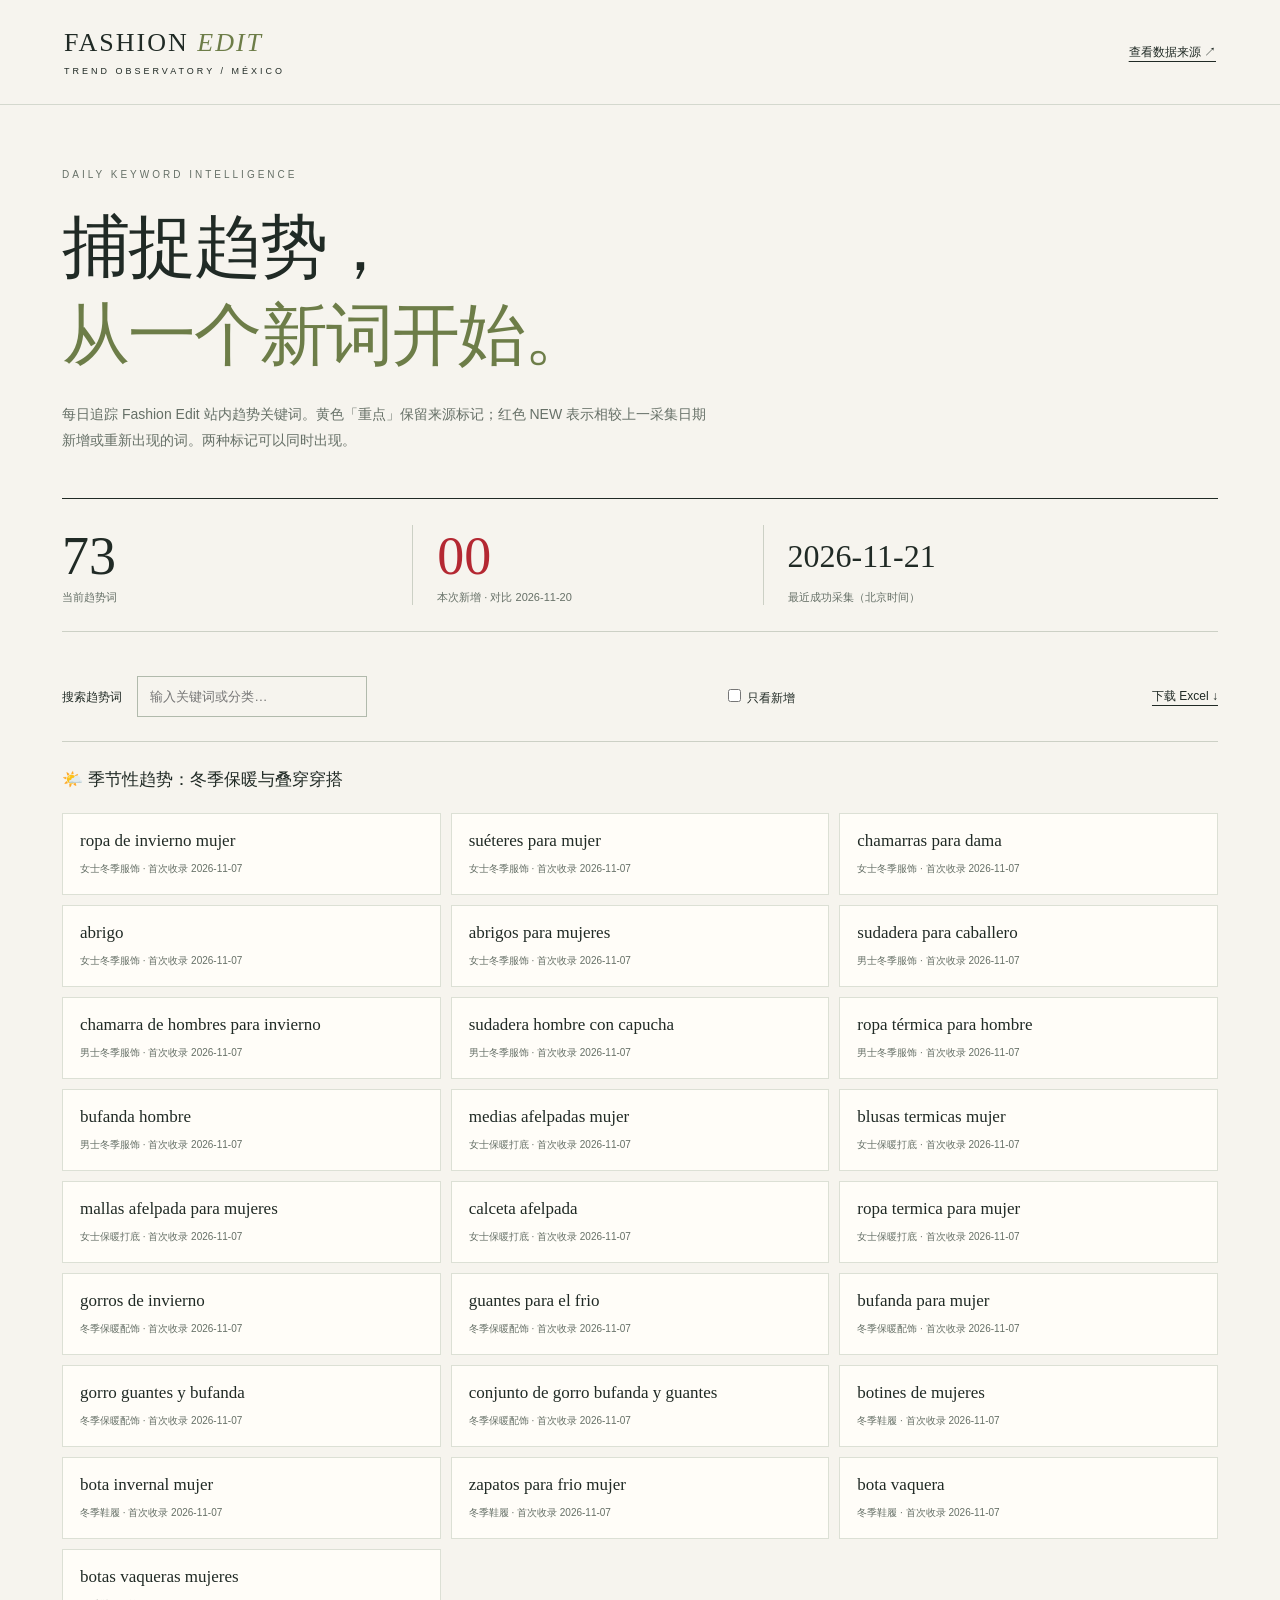
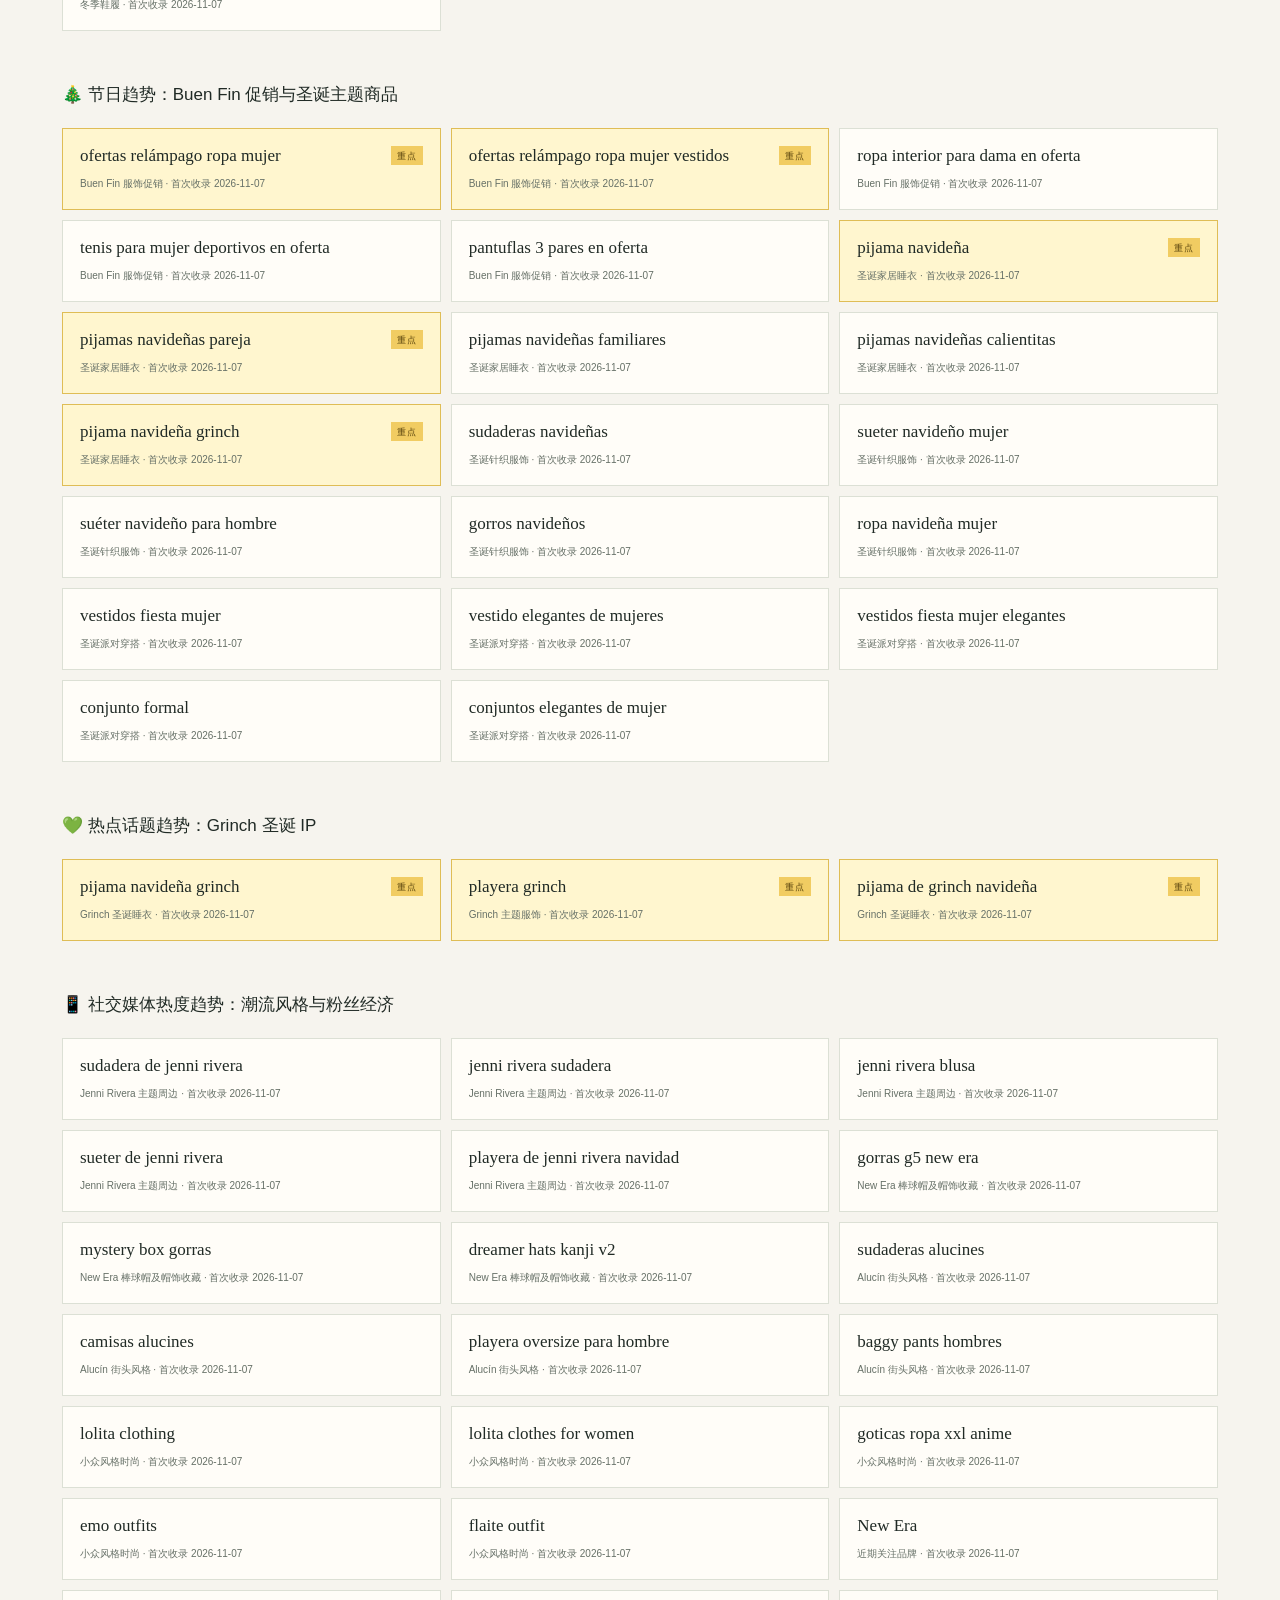
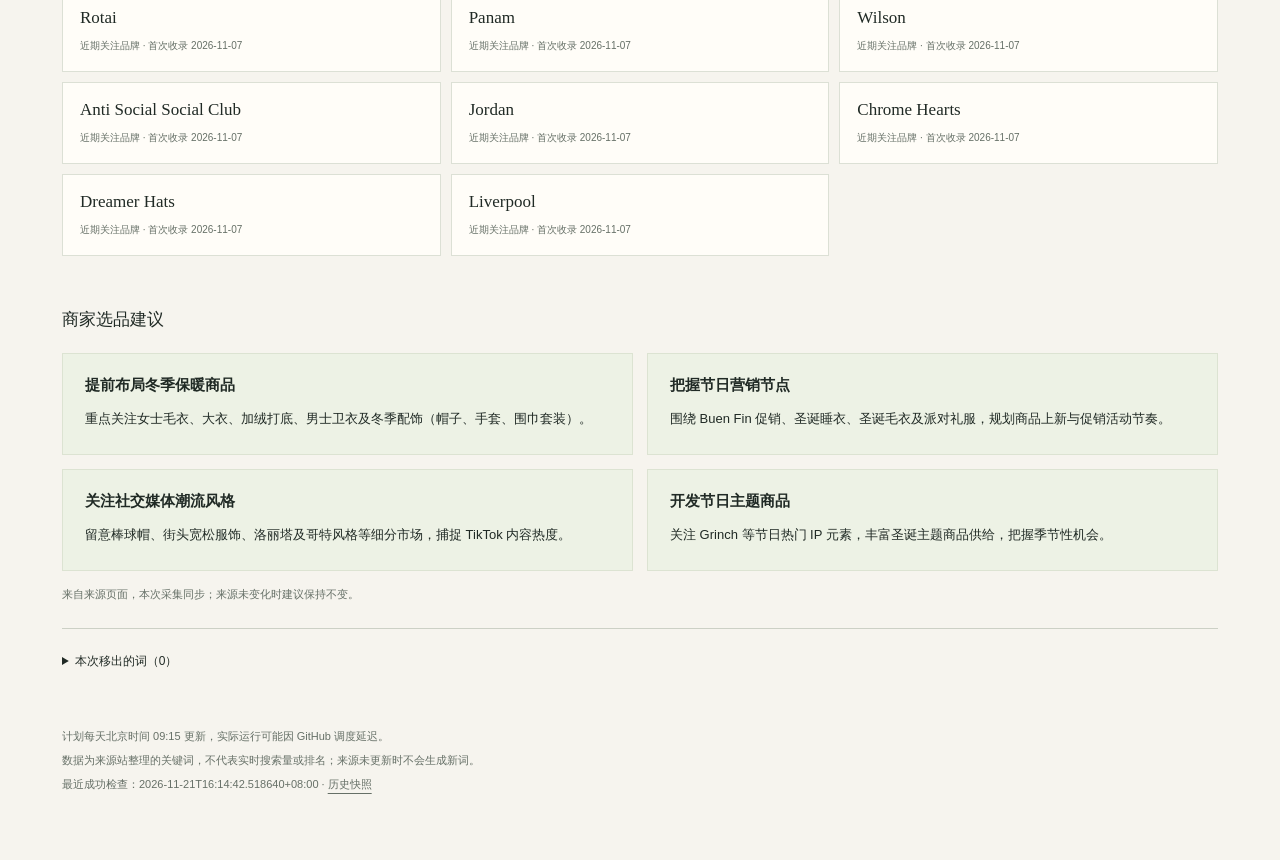
==== docs/index.html @ 633586f0 "chore: update daily trend keywords" ====
<!doctype html><html lang="zh-CN"><meta charset="utf-8"><meta name="viewport" content="width=device-width, initial-scale=1">
<title>Fashion Edit · 趋势词观察</title><link rel="stylesheet" href="style.css">
<header><a href="./">FASHION <i>EDIT</i><small>TREND OBSERVATORY / MÉXICO</small></a><a href="https://fashion-edit-merchant.netlify.app/#trending" target="_blank" rel="noopener">查看数据来源 ↗</a></header>
<main><div class="eyebrow">DAILY KEYWORD INTELLIGENCE</div><h1>捕捉趋势，<br><em>从一个新词开始。</em></h1>
<p class="intro">每日追踪 Fashion Edit 站内趋势关键词。黄色「重点」保留来源标记；红色 NEW 表示相较上一采集日期新增或重新出现的词。两种标记可以同时出现。</p>
<div class="stats"><div><strong>73</strong><span>当前趋势词</span></div><div><strong class="red">00</strong><span>本次新增 · 对比 2026-11-20</span></div><div><strong class="date">2026-11-21</strong><span>最近成功采集（北京时间）</span></div></div>
<div class="controls"><label>搜索趋势词 <input id="search" type="search" placeholder="输入关键词或分类…"></label><label><input id="only-new" type="checkbox"> 只看新增</label><a href="data/trends.xlsx" download>下载 Excel ↓</a></div>
<p id="empty" hidden>没有符合条件的趋势词。</p><section><h2>🌤️ 季节性趋势：冬季保暖与叠穿穿搭</h2><div class="terms"><article class="term"><div><span>ropa de invierno mujer</span></div><small>女士冬季服饰 · 首次收录 2026-11-07</small></article><article class="term"><div><span>suéteres para mujer</span></div><small>女士冬季服饰 · 首次收录 2026-11-07</small></article><article class="term"><div><span>chamarras para dama</span></div><small>女士冬季服饰 · 首次收录 2026-11-07</small></article><article class="term"><div><span>abrigo</span></div><small>女士冬季服饰 · 首次收录 2026-11-07</small></article><article class="term"><div><span>abrigos para mujeres</span></div><small>女士冬季服饰 · 首次收录 2026-11-07</small></article><article class="term"><div><span>sudadera para caballero</span></div><small>男士冬季服饰 · 首次收录 2026-11-07</small></article><article class="term"><div><span>chamarra de hombres para invierno</span></div><small>男士冬季服饰 · 首次收录 2026-11-07</small></article><article class="term"><div><span>sudadera hombre con capucha</span></div><small>男士冬季服饰 · 首次收录 2026-11-07</small></article><article class="term"><div><span>ropa térmica para hombre</span></div><small>男士冬季服饰 · 首次收录 2026-11-07</small></article><article class="term"><div><span>bufanda hombre</span></div><small>男士冬季服饰 · 首次收录 2026-11-07</small></article><article class="term"><div><span>medias afelpadas mujer</span></div><small>女士保暖打底 · 首次收录 2026-11-07</small></article><article class="term"><div><span>blusas termicas mujer</span></div><small>女士保暖打底 · 首次收录 2026-11-07</small></article><article class="term"><div><span>mallas afelpada para mujeres</span></div><small>女士保暖打底 · 首次收录 2026-11-07</small></article><article class="term"><div><span>calceta afelpada</span></div><small>女士保暖打底 · 首次收录 2026-11-07</small></article><article class="term"><div><span>ropa termica para mujer</span></div><small>女士保暖打底 · 首次收录 2026-11-07</small></article><article class="term"><div><span>gorros de invierno</span></div><small>冬季保暖配饰 · 首次收录 2026-11-07</small></article><article class="term"><div><span>guantes para el frio</span></div><small>冬季保暖配饰 · 首次收录 2026-11-07</small></article><article class="term"><div><span>bufanda para mujer</span></div><small>冬季保暖配饰 · 首次收录 2026-11-07</small></article><article class="term"><div><span>gorro guantes y bufanda</span></div><small>冬季保暖配饰 · 首次收录 2026-11-07</small></article><article class="term"><div><span>conjunto de gorro bufanda y guantes</span></div><small>冬季保暖配饰 · 首次收录 2026-11-07</small></article><article class="term"><div><span>botines de mujeres</span></div><small>冬季鞋履 · 首次收录 2026-11-07</small></article><article class="term"><div><span>bota invernal mujer</span></div><small>冬季鞋履 · 首次收录 2026-11-07</small></article><article class="term"><div><span>zapatos para frio mujer</span></div><small>冬季鞋履 · 首次收录 2026-11-07</small></article><article class="term"><div><span>bota vaquera</span></div><small>冬季鞋履 · 首次收录 2026-11-07</small></article><article class="term"><div><span>botas vaqueras mujeres</span></div><small>冬季鞋履 · 首次收录 2026-11-07</small></article></div></section><section><h2>🎄 节日趋势：Buen Fin 促销与圣诞主题商品</h2><div class="terms"><article class="term hot"><div><span>ofertas relámpago ropa mujer</span><b class="hot-badge">重点</b></div><small>Buen Fin 服饰促销 · 首次收录 2026-11-07</small></article><article class="term hot"><div><span>ofertas relámpago ropa mujer vestidos</span><b class="hot-badge">重点</b></div><small>Buen Fin 服饰促销 · 首次收录 2026-11-07</small></article><article class="term"><div><span>ropa interior para dama en oferta</span></div><small>Buen Fin 服饰促销 · 首次收录 2026-11-07</small></article><article class="term"><div><span>tenis para mujer deportivos en oferta</span></div><small>Buen Fin 服饰促销 · 首次收录 2026-11-07</small></article><article class="term"><div><span>pantuflas 3 pares en oferta</span></div><small>Buen Fin 服饰促销 · 首次收录 2026-11-07</small></article><article class="term hot"><div><span>pijama navideña</span><b class="hot-badge">重点</b></div><small>圣诞家居睡衣 · 首次收录 2026-11-07</small></article><article class="term hot"><div><span>pijamas navideñas pareja</span><b class="hot-badge">重点</b></div><small>圣诞家居睡衣 · 首次收录 2026-11-07</small></article><article class="term"><div><span>pijamas navideñas familiares</span></div><small>圣诞家居睡衣 · 首次收录 2026-11-07</small></article><article class="term"><div><span>pijamas navideñas calientitas</span></div><small>圣诞家居睡衣 · 首次收录 2026-11-07</small></article><article class="term hot"><div><span>pijama navideña grinch</span><b class="hot-badge">重点</b></div><small>圣诞家居睡衣 · 首次收录 2026-11-07</small></article><article class="term"><div><span>sudaderas navideñas</span></div><small>圣诞针织服饰 · 首次收录 2026-11-07</small></article><article class="term"><div><span>sueter navideño mujer</span></div><small>圣诞针织服饰 · 首次收录 2026-11-07</small></article><article class="term"><div><span>suéter navideño para hombre</span></div><small>圣诞针织服饰 · 首次收录 2026-11-07</small></article><article class="term"><div><span>gorros navideños</span></div><small>圣诞针织服饰 · 首次收录 2026-11-07</small></article><article class="term"><div><span>ropa navideña mujer</span></div><small>圣诞针织服饰 · 首次收录 2026-11-07</small></article><article class="term"><div><span>vestidos fiesta mujer</span></div><small>圣诞派对穿搭 · 首次收录 2026-11-07</small></article><article class="term"><div><span>vestido elegantes de mujeres</span></div><small>圣诞派对穿搭 · 首次收录 2026-11-07</small></article><article class="term"><div><span>vestidos fiesta mujer elegantes</span></div><small>圣诞派对穿搭 · 首次收录 2026-11-07</small></article><article class="term"><div><span>conjunto formal</span></div><small>圣诞派对穿搭 · 首次收录 2026-11-07</small></article><article class="term"><div><span>conjuntos elegantes de mujer</span></div><small>圣诞派对穿搭 · 首次收录 2026-11-07</small></article></div></section><section><h2>💚 热点话题趋势：Grinch 圣诞 IP</h2><div class="terms"><article class="term hot"><div><span>pijama navideña grinch</span><b class="hot-badge">重点</b></div><small>Grinch 圣诞睡衣 · 首次收录 2026-11-07</small></article><article class="term hot"><div><span>playera grinch</span><b class="hot-badge">重点</b></div><small>Grinch 主题服饰 · 首次收录 2026-11-07</small></article><article class="term hot"><div><span>pijama de grinch navideña</span><b class="hot-badge">重点</b></div><small>Grinch 圣诞睡衣 · 首次收录 2026-11-07</small></article></div></section><section><h2>📱 社交媒体热度趋势：潮流风格与粉丝经济</h2><div class="terms"><article class="term"><div><span>sudadera de jenni rivera</span></div><small>Jenni Rivera 主题周边 · 首次收录 2026-11-07</small></article><article class="term"><div><span>jenni rivera sudadera</span></div><small>Jenni Rivera 主题周边 · 首次收录 2026-11-07</small></article><article class="term"><div><span>jenni rivera blusa</span></div><small>Jenni Rivera 主题周边 · 首次收录 2026-11-07</small></article><article class="term"><div><span>sueter de jenni rivera</span></div><small>Jenni Rivera 主题周边 · 首次收录 2026-11-07</small></article><article class="term"><div><span>playera de jenni rivera navidad</span></div><small>Jenni Rivera 主题周边 · 首次收录 2026-11-07</small></article><article class="term"><div><span>gorras g5 new era</span></div><small>New Era 棒球帽及帽饰收藏 · 首次收录 2026-11-07</small></article><article class="term"><div><span>mystery box gorras</span></div><small>New Era 棒球帽及帽饰收藏 · 首次收录 2026-11-07</small></article><article class="term"><div><span>dreamer hats kanji v2</span></div><small>New Era 棒球帽及帽饰收藏 · 首次收录 2026-11-07</small></article><article class="term"><div><span>sudaderas alucines</span></div><small>Alucín 街头风格 · 首次收录 2026-11-07</small></article><article class="term"><div><span>camisas alucines</span></div><small>Alucín 街头风格 · 首次收录 2026-11-07</small></article><article class="term"><div><span>playera oversize para hombre</span></div><small>Alucín 街头风格 · 首次收录 2026-11-07</small></article><article class="term"><div><span>baggy pants hombres</span></div><small>Alucín 街头风格 · 首次收录 2026-11-07</small></article><article class="term"><div><span>lolita clothing</span></div><small>小众风格时尚 · 首次收录 2026-11-07</small></article><article class="term"><div><span>lolita clothes for women</span></div><small>小众风格时尚 · 首次收录 2026-11-07</small></article><article class="term"><div><span>goticas ropa xxl anime</span></div><small>小众风格时尚 · 首次收录 2026-11-07</small></article><article class="term"><div><span>emo outfits</span></div><small>小众风格时尚 · 首次收录 2026-11-07</small></article><article class="term"><div><span>flaite outfit</span></div><small>小众风格时尚 · 首次收录 2026-11-07</small></article><article class="term"><div><span>New Era</span></div><small>近期关注品牌 · 首次收录 2026-11-07</small></article><article class="term"><div><span>Rotai</span></div><small>近期关注品牌 · 首次收录 2026-11-07</small></article><article class="term"><div><span>Panam</span></div><small>近期关注品牌 · 首次收录 2026-11-07</small></article><article class="term"><div><span>Wilson</span></div><small>近期关注品牌 · 首次收录 2026-11-07</small></article><article class="term"><div><span>Anti Social Social Club</span></div><small>近期关注品牌 · 首次收录 2026-11-07</small></article><article class="term"><div><span>Jordan</span></div><small>近期关注品牌 · 首次收录 2026-11-07</small></article><article class="term"><div><span>Chrome Hearts</span></div><small>近期关注品牌 · 首次收录 2026-11-07</small></article><article class="term"><div><span>Dreamer Hats</span></div><small>近期关注品牌 · 首次收录 2026-11-07</small></article><article class="term"><div><span>Liverpool</span></div><small>近期关注品牌 · 首次收录 2026-11-07</small></article></div></section>
<section class="advice"><h2>商家选品建议</h2><div class="suggestions"><article class="suggestion"><h3>提前布局冬季保暖商品</h3><p>重点关注女士毛衣、大衣、加绒打底、男士卫衣及冬季配饰（帽子、手套、围巾套装）。</p></article><article class="suggestion"><h3>把握节日营销节点</h3><p>围绕 Buen Fin 促销、圣诞睡衣、圣诞毛衣及派对礼服，规划商品上新与促销活动节奏。</p></article><article class="suggestion"><h3>关注社交媒体潮流风格</h3><p>留意棒球帽、街头宽松服饰、洛丽塔及哥特风格等细分市场，捕捉 TikTok 内容热度。</p></article><article class="suggestion"><h3>开发节日主题商品</h3><p>关注 Grinch 等节日热门 IP 元素，丰富圣诞主题商品供给，把握季节性机会。</p></article></div><small>来自来源页面，本次采集同步；来源未变化时建议保持不变。</small></section>
<details><summary>本次移出的词（0）</summary><p>暂无</p></details>
<footer>计划每天北京时间 09:15 更新，实际运行可能因 GitHub 调度延迟。<br>数据为来源站整理的关键词，不代表实时搜索量或排名；来源未更新时不会生成新词。<br>最近成功检查：2026-11-21T16:14:42.518640+08:00 · <a href="data/history.json">历史快照</a></footer></main>
<script>
const search=document.querySelector('#search'),only=document.querySelector('#only-new');
function filter(){let total=0;document.querySelectorAll('section:not(.advice)').forEach(section=>{let visible=0;section.querySelectorAll('.term').forEach(term=>{term.hidden=!(term.textContent.toLocaleLowerCase().includes(search.value.toLocaleLowerCase())&&(!only.checked||term.classList.contains('new')));if(!term.hidden)visible++;});section.hidden=!visible;total+=visible;});document.querySelector('#empty').hidden=total>0;}
search.addEventListener('input',filter);only.addEventListener('change',filter);
</script></html>
---- docs/style.css ----
:root{--paper:#f6f4ee;--ink:#202a25;--muted:#667067;--red:#b42832}*{box-sizing:border-box}body{margin:0;background:var(--paper);color:var(--ink);font-family:'Microsoft YaHei','PingFang SC',sans-serif}header{padding:28px 5%;border-bottom:1px solid #d4d8ce;display:flex;justify-content:space-between;align-items:center;gap:24px}a{color:inherit;text-underline-offset:5px}header a:first-child{text-decoration:none;font:26px Georgia,serif;letter-spacing:2px}header i{color:#6d7d48}header small{display:block;font:9px sans-serif;letter-spacing:3px;margin-top:8px}header>a:last-child{font-size:12px}main{max-width:1220px;margin:auto;padding:64px 32px}.eyebrow{letter-spacing:3px;font-size:10px;color:var(--muted)}h1{font-size:clamp(36px,5.5vw,68px);line-height:1.3;font-weight:500;letter-spacing:-2px;margin:22px 0}h1 em{font-style:normal;color:#6d7d48}.intro{max-width:650px;font-size:14px;line-height:1.9;color:var(--muted)}.stats{display:grid;grid-template-columns:1fr 1fr 1.3fr;margin:44px 0;border-top:1px solid var(--ink);border-bottom:1px solid #ccd0c5;padding:26px 0}.stats>div{padding-left:24px;border-left:1px solid #ccd0c5}.stats>div:first-child{padding-left:0;border:0}strong{display:block;font:54px Georgia,serif}.date{font-size:32px;line-height:1.95}.stats span{font-size:11px;color:var(--muted)}.red{color:var(--red)}.controls{display:flex;align-items:center;justify-content:space-between;gap:20px;font-size:12px;padding-bottom:24px;border-bottom:1px solid #ccd0c5}.controls input[type=search]{background:transparent;border:1px solid #b1baac;padding:12px;margin-left:12px;min-width:230px;color:var(--ink)}input:focus-visible,a:focus-visible{outline:2px solid #6d7d48;outline-offset:4px}section{padding:26px 0}h2{font-size:17px;font-weight:500;margin:0 0 22px}.terms{display:grid;grid-template-columns:repeat(3,1fr);gap:10px}.term{background:#fffdf8;border:1px solid #dce0d5;padding:17px;min-width:0}.term>div{display:flex;justify-content:space-between;gap:10px;font:17px Georgia,serif;overflow-wrap:anywhere}.term small{display:block;font-size:10px;color:var(--muted);margin-top:10px;line-height:1.6}.term.new{border-color:#deb7b8;background:#fff1ed}.term.new>div{color:var(--red)}.term b{font:9px sans-serif;letter-spacing:1px;padding:4px 6px;background:var(--red);color:white;height:19px}details{border-top:1px solid #ccd0c5;padding:24px 0;font-size:12px}details p{line-height:1.8}footer{padding-top:30px;color:var(--muted);font-size:11px;line-height:2.2}[hidden]{display:none!important}@media(max-width:760px){main{padding:40px 20px}.terms{grid-template-columns:repeat(2,1fr)}.stats{grid-template-columns:1fr 1fr;gap:24px}.stats>div:last-child{grid-column:1/-1;border:0;padding:0}.controls{flex-wrap:wrap}.controls label:first-child{width:100%}.controls input[type=search]{min-width:0;width:65%}}@media(max-width:450px){.terms{grid-template-columns:1fr}header{padding:20px}header a:first-child{font-size:21px}h1{letter-spacing:-1px}.stats>div{padding-left:15px}strong{font-size:44px}}

/* Source emphasis stays distinct from the daily NEW marker. */
.term.hot{background:#fff6cf;border-color:#dfbd56}.term b.hot-badge{background:#f1cc62;color:#59430c}.term.hot.new{background:#fff6cf;border-color:#b42832}.term.hot.new>div>span{color:#b42832}.suggestions{display:grid;grid-template-columns:repeat(2,1fr);gap:14px}.suggestion{background:#edf2e5;padding:22px;border:1px solid #dce3d2}.suggestion h3{font-size:15px;margin:0 0 12px}.suggestion p{font-size:13px;line-height:1.9;margin:0}.advice>small{display:block;color:var(--muted);margin-top:16px;font-size:11px}@media(max-width:760px){.suggestions{grid-template-columns:1fr}.controls{flex-wrap:wrap}}
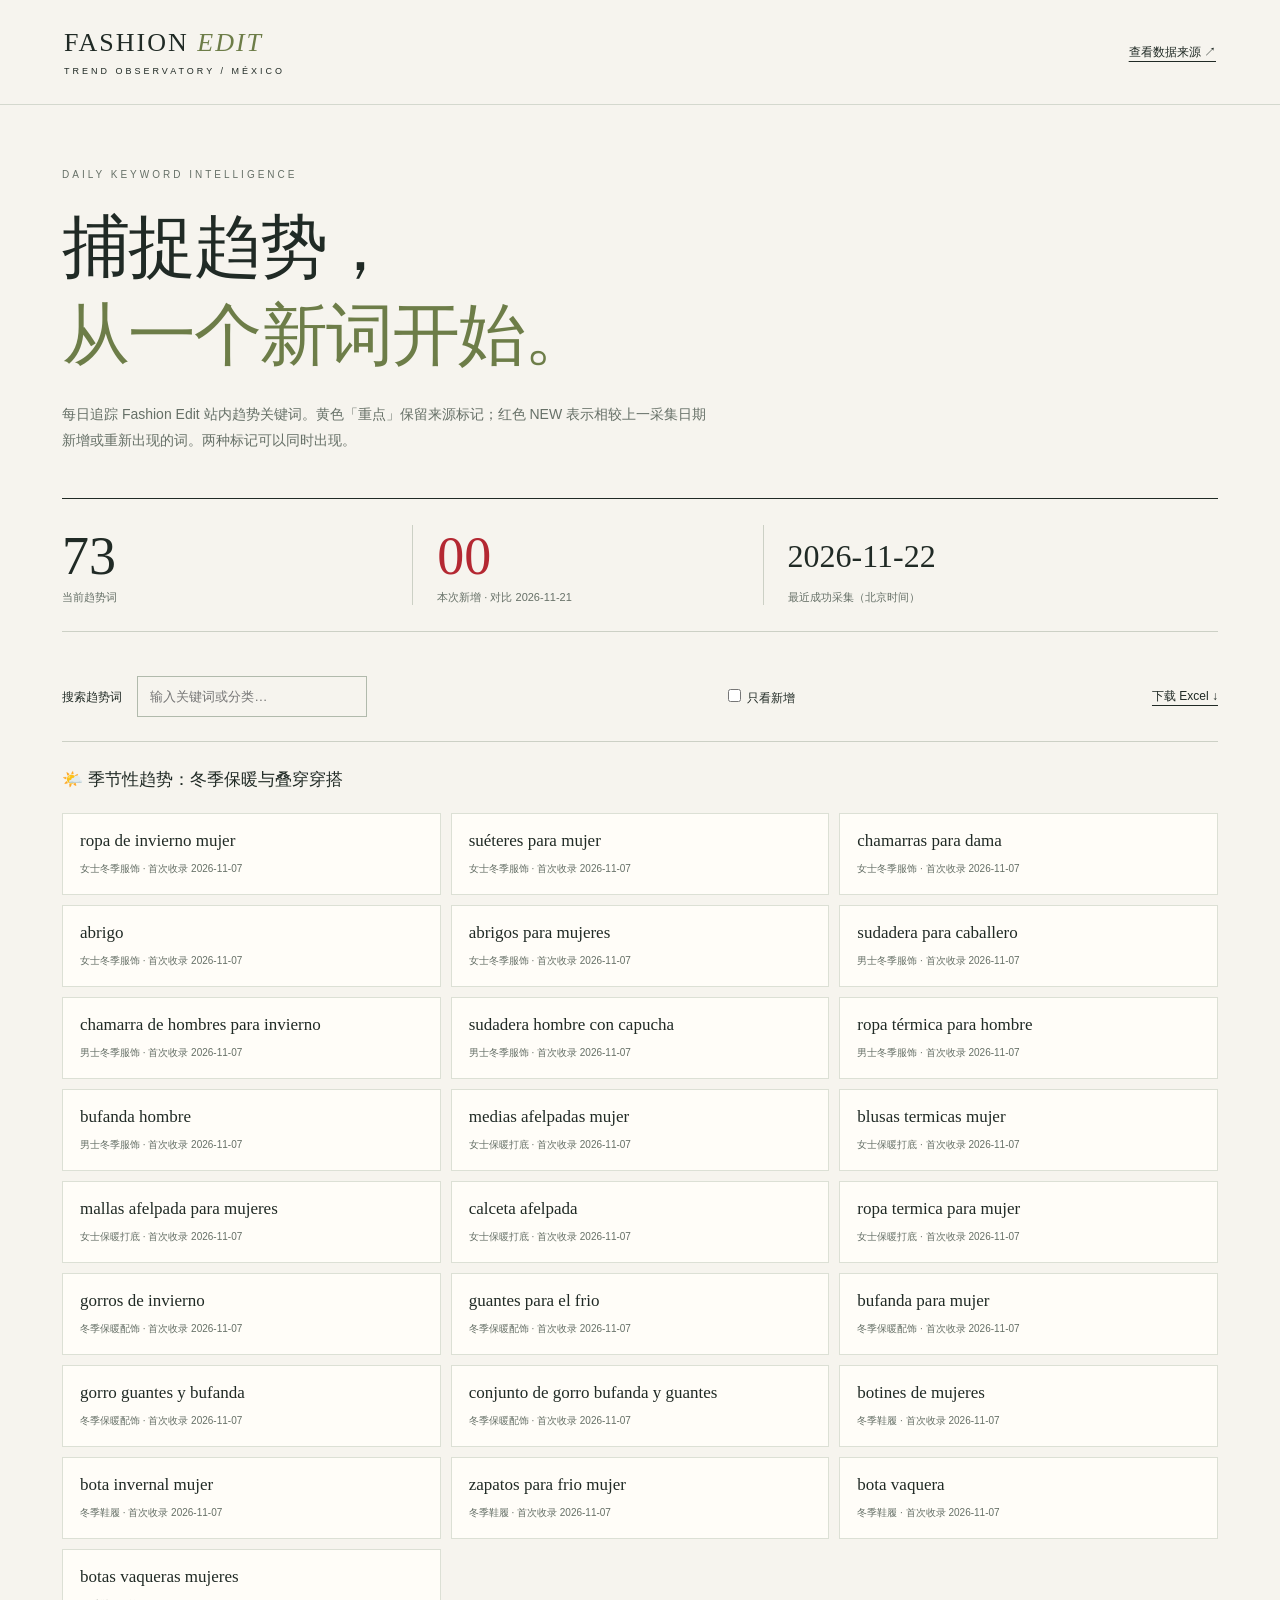
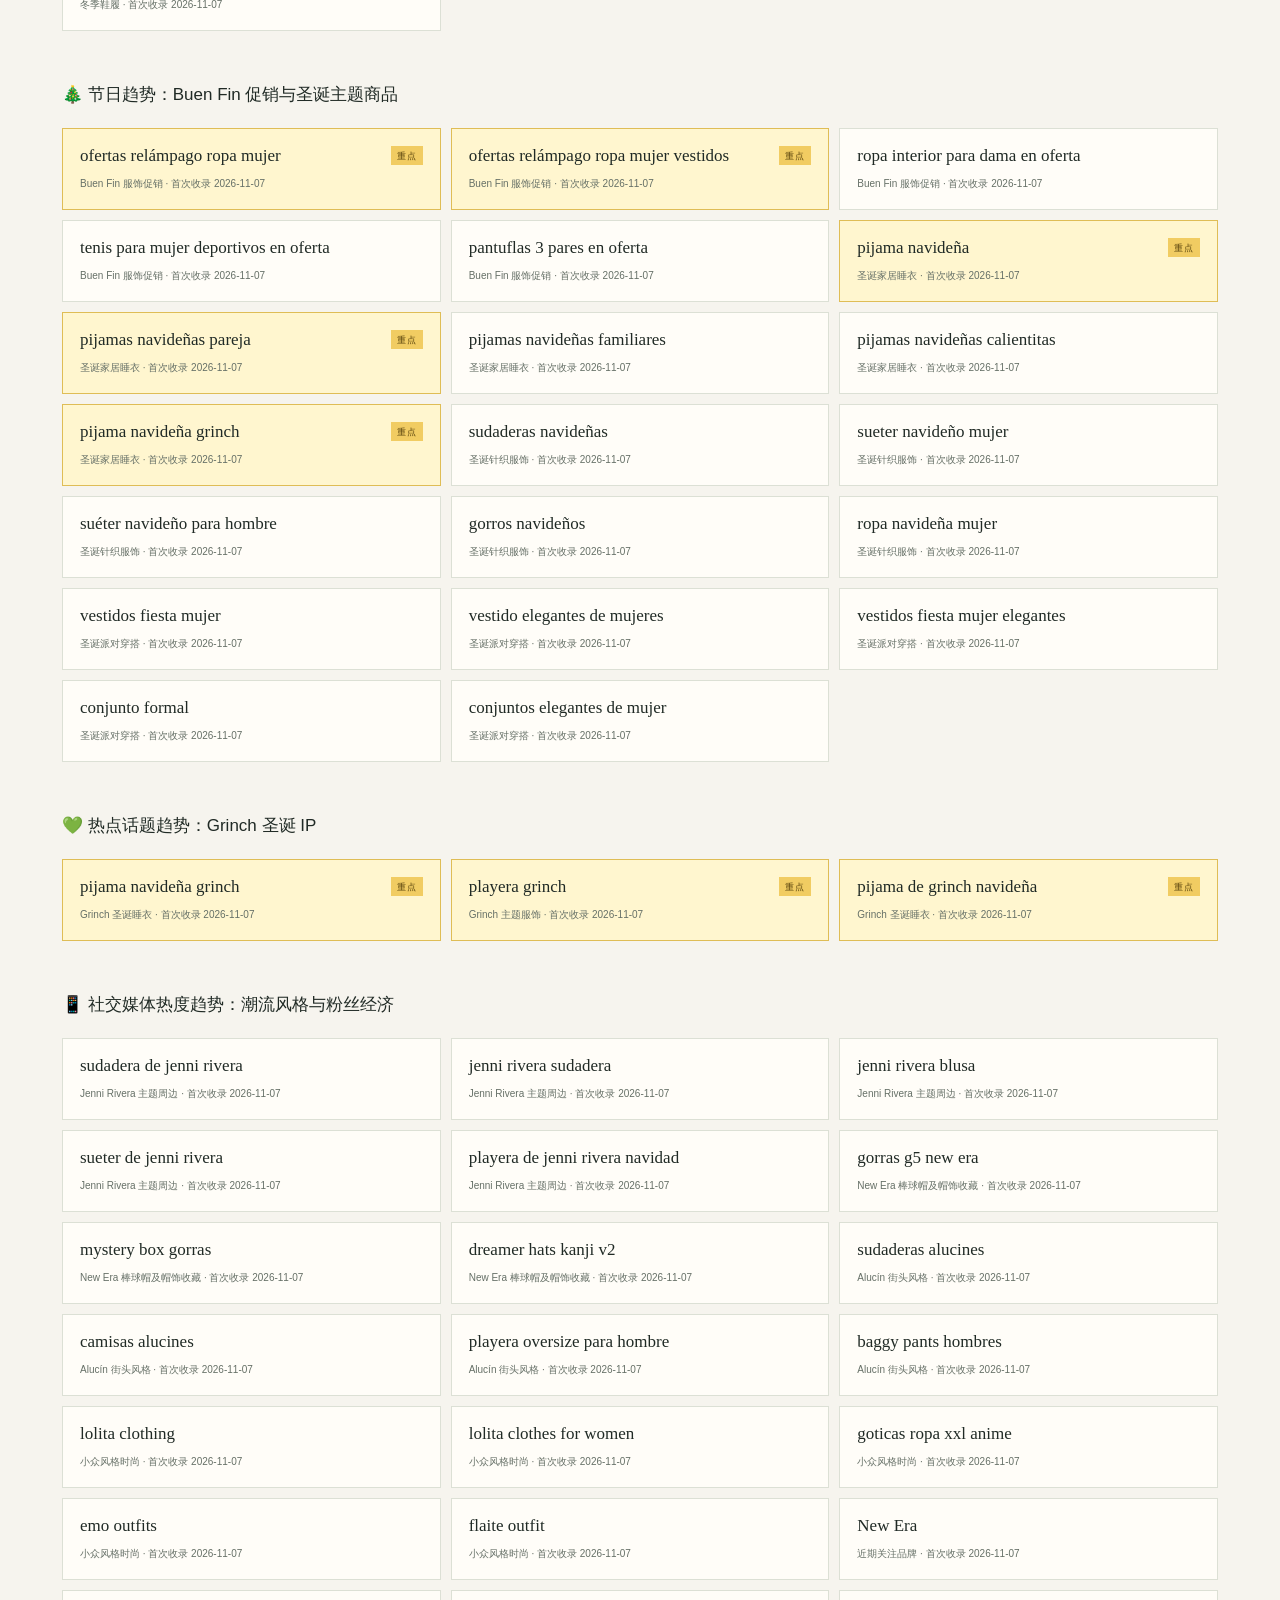
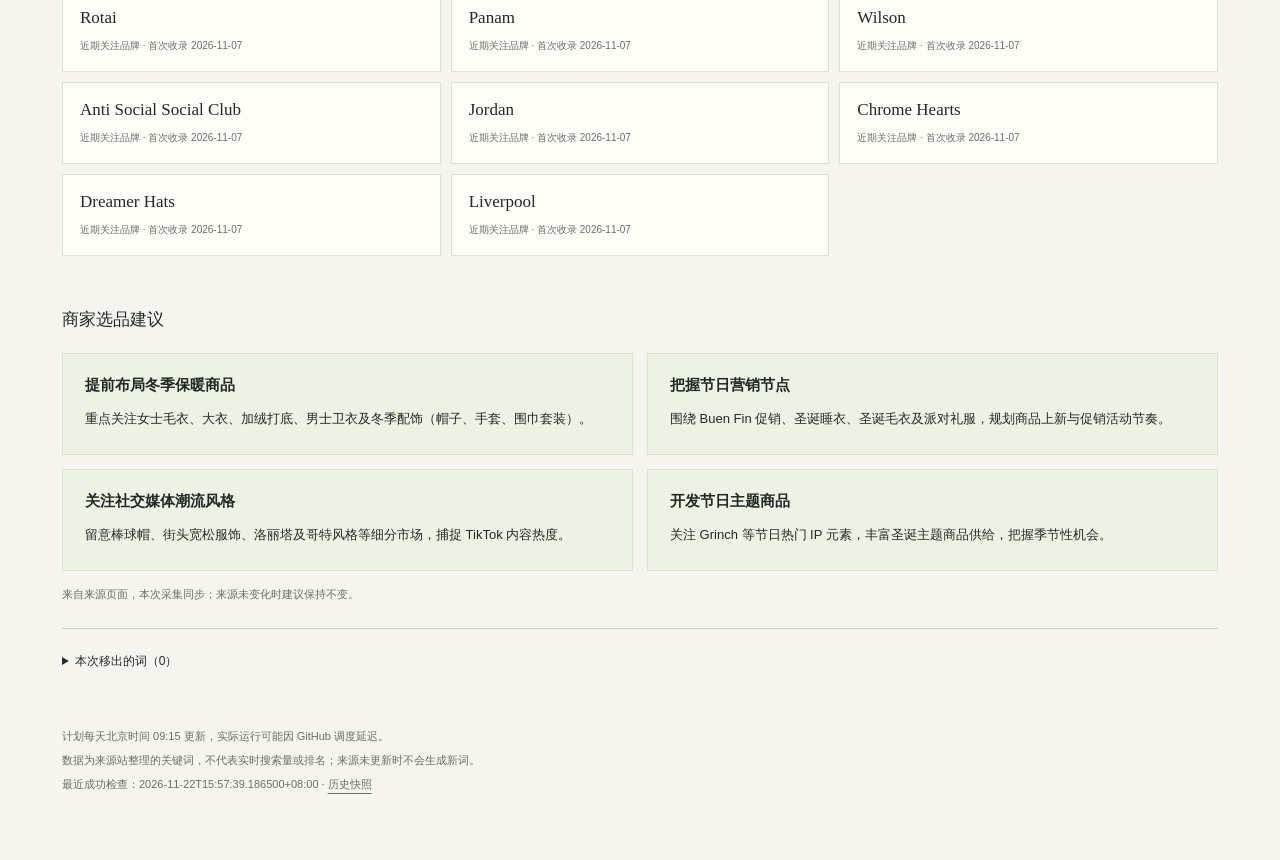
==== commit edd8939c: "chore: update daily trend keywords" ====
--- a/docs/index.html
+++ b/docs/index.html
@@ -3,12 +3,12 @@
 <header><a href="./">FASHION <i>EDIT</i><small>TREND OBSERVATORY / MÉXICO</small></a><a href="https://fashion-edit-merchant.netlify.app/#trending" target="_blank" rel="noopener">查看数据来源 ↗</a></header>
 <main><div class="eyebrow">DAILY KEYWORD INTELLIGENCE</div><h1>捕捉趋势，<br><em>从一个新词开始。</em></h1>
 <p class="intro">每日追踪 Fashion Edit 站内趋势关键词。黄色「重点」保留来源标记；红色 NEW 表示相较上一采集日期新增或重新出现的词。两种标记可以同时出现。</p>
-<div class="stats"><div><strong>73</strong><span>当前趋势词</span></div><div><strong class="red">00</strong><span>本次新增 · 对比 2026-11-20</span></div><div><strong class="date">2026-11-21</strong><span>最近成功采集（北京时间）</span></div></div>
+<div class="stats"><div><strong>73</strong><span>当前趋势词</span></div><div><strong class="red">00</strong><span>本次新增 · 对比 2026-11-21</span></div><div><strong class="date">2026-11-22</strong><span>最近成功采集（北京时间）</span></div></div>
 <div class="controls"><label>搜索趋势词 <input id="search" type="search" placeholder="输入关键词或分类…"></label><label><input id="only-new" type="checkbox"> 只看新增</label><a href="data/trends.xlsx" download>下载 Excel ↓</a></div>
 <p id="empty" hidden>没有符合条件的趋势词。</p><section><h2>🌤️ 季节性趋势：冬季保暖与叠穿穿搭</h2><div class="terms"><article class="term"><div><span>ropa de invierno mujer</span></div><small>女士冬季服饰 · 首次收录 2026-11-07</small></article><article class="term"><div><span>suéteres para mujer</span></div><small>女士冬季服饰 · 首次收录 2026-11-07</small></article><article class="term"><div><span>chamarras para dama</span></div><small>女士冬季服饰 · 首次收录 2026-11-07</small></article><article class="term"><div><span>abrigo</span></div><small>女士冬季服饰 · 首次收录 2026-11-07</small></article><article class="term"><div><span>abrigos para mujeres</span></div><small>女士冬季服饰 · 首次收录 2026-11-07</small></article><article class="term"><div><span>sudadera para caballero</span></div><small>男士冬季服饰 · 首次收录 2026-11-07</small></article><article class="term"><div><span>chamarra de hombres para invierno</span></div><small>男士冬季服饰 · 首次收录 2026-11-07</small></article><article class="term"><div><span>sudadera hombre con capucha</span></div><small>男士冬季服饰 · 首次收录 2026-11-07</small></article><article class="term"><div><span>ropa térmica para hombre</span></div><small>男士冬季服饰 · 首次收录 2026-11-07</small></article><article class="term"><div><span>bufanda hombre</span></div><small>男士冬季服饰 · 首次收录 2026-11-07</small></article><article class="term"><div><span>medias afelpadas mujer</span></div><small>女士保暖打底 · 首次收录 2026-11-07</small></article><article class="term"><div><span>blusas termicas mujer</span></div><small>女士保暖打底 · 首次收录 2026-11-07</small></article><article class="term"><div><span>mallas afelpada para mujeres</span></div><small>女士保暖打底 · 首次收录 2026-11-07</small></article><article class="term"><div><span>calceta afelpada</span></div><small>女士保暖打底 · 首次收录 2026-11-07</small></article><article class="term"><div><span>ropa termica para mujer</span></div><small>女士保暖打底 · 首次收录 2026-11-07</small></article><article class="term"><div><span>gorros de invierno</span></div><small>冬季保暖配饰 · 首次收录 2026-11-07</small></article><article class="term"><div><span>guantes para el frio</span></div><small>冬季保暖配饰 · 首次收录 2026-11-07</small></article><article class="term"><div><span>bufanda para mujer</span></div><small>冬季保暖配饰 · 首次收录 2026-11-07</small></article><article class="term"><div><span>gorro guantes y bufanda</span></div><small>冬季保暖配饰 · 首次收录 2026-11-07</small></article><article class="term"><div><span>conjunto de gorro bufanda y guantes</span></div><small>冬季保暖配饰 · 首次收录 2026-11-07</small></article><article class="term"><div><span>botines de mujeres</span></div><small>冬季鞋履 · 首次收录 2026-11-07</small></article><article class="term"><div><span>bota invernal mujer</span></div><small>冬季鞋履 · 首次收录 2026-11-07</small></article><article class="term"><div><span>zapatos para frio mujer</span></div><small>冬季鞋履 · 首次收录 2026-11-07</small></article><article class="term"><div><span>bota vaquera</span></div><small>冬季鞋履 · 首次收录 2026-11-07</small></article><article class="term"><div><span>botas vaqueras mujeres</span></div><small>冬季鞋履 · 首次收录 2026-11-07</small></article></div></section><section><h2>🎄 节日趋势：Buen Fin 促销与圣诞主题商品</h2><div class="terms"><article class="term hot"><div><span>ofertas relámpago ropa mujer</span><b class="hot-badge">重点</b></div><small>Buen Fin 服饰促销 · 首次收录 2026-11-07</small></article><article class="term hot"><div><span>ofertas relámpago ropa mujer vestidos</span><b class="hot-badge">重点</b></div><small>Buen Fin 服饰促销 · 首次收录 2026-11-07</small></article><article class="term"><div><span>ropa interior para dama en oferta</span></div><small>Buen Fin 服饰促销 · 首次收录 2026-11-07</small></article><article class="term"><div><span>tenis para mujer deportivos en oferta</span></div><small>Buen Fin 服饰促销 · 首次收录 2026-11-07</small></article><article class="term"><div><span>pantuflas 3 pares en oferta</span></div><small>Buen Fin 服饰促销 · 首次收录 2026-11-07</small></article><article class="term hot"><div><span>pijama navideña</span><b class="hot-badge">重点</b></div><small>圣诞家居睡衣 · 首次收录 2026-11-07</small></article><article class="term hot"><div><span>pijamas navideñas pareja</span><b class="hot-badge">重点</b></div><small>圣诞家居睡衣 · 首次收录 2026-11-07</small></article><article class="term"><div><span>pijamas navideñas familiares</span></div><small>圣诞家居睡衣 · 首次收录 2026-11-07</small></article><article class="term"><div><span>pijamas navideñas calientitas</span></div><small>圣诞家居睡衣 · 首次收录 2026-11-07</small></article><article class="term hot"><div><span>pijama navideña grinch</span><b class="hot-badge">重点</b></div><small>圣诞家居睡衣 · 首次收录 2026-11-07</small></article><article class="term"><div><span>sudaderas navideñas</span></div><small>圣诞针织服饰 · 首次收录 2026-11-07</small></article><article class="term"><div><span>sueter navideño mujer</span></div><small>圣诞针织服饰 · 首次收录 2026-11-07</small></article><article class="term"><div><span>suéter navideño para hombre</span></div><small>圣诞针织服饰 · 首次收录 2026-11-07</small></article><article class="term"><div><span>gorros navideños</span></div><small>圣诞针织服饰 · 首次收录 2026-11-07</small></article><article class="term"><div><span>ropa navideña mujer</span></div><small>圣诞针织服饰 · 首次收录 2026-11-07</small></article><article class="term"><div><span>vestidos fiesta mujer</span></div><small>圣诞派对穿搭 · 首次收录 2026-11-07</small></article><article class="term"><div><span>vestido elegantes de mujeres</span></div><small>圣诞派对穿搭 · 首次收录 2026-11-07</small></article><article class="term"><div><span>vestidos fiesta mujer elegantes</span></div><small>圣诞派对穿搭 · 首次收录 2026-11-07</small></article><article class="term"><div><span>conjunto formal</span></div><small>圣诞派对穿搭 · 首次收录 2026-11-07</small></article><article class="term"><div><span>conjuntos elegantes de mujer</span></div><small>圣诞派对穿搭 · 首次收录 2026-11-07</small></article></div></section><section><h2>💚 热点话题趋势：Grinch 圣诞 IP</h2><div class="terms"><article class="term hot"><div><span>pijama navideña grinch</span><b class="hot-badge">重点</b></div><small>Grinch 圣诞睡衣 · 首次收录 2026-11-07</small></article><article class="term hot"><div><span>playera grinch</span><b class="hot-badge">重点</b></div><small>Grinch 主题服饰 · 首次收录 2026-11-07</small></article><article class="term hot"><div><span>pijama de grinch navideña</span><b class="hot-badge">重点</b></div><small>Grinch 圣诞睡衣 · 首次收录 2026-11-07</small></article></div></section><section><h2>📱 社交媒体热度趋势：潮流风格与粉丝经济</h2><div class="terms"><article class="term"><div><span>sudadera de jenni rivera</span></div><small>Jenni Rivera 主题周边 · 首次收录 2026-11-07</small></article><article class="term"><div><span>jenni rivera sudadera</span></div><small>Jenni Rivera 主题周边 · 首次收录 2026-11-07</small></article><article class="term"><div><span>jenni rivera blusa</span></div><small>Jenni Rivera 主题周边 · 首次收录 2026-11-07</small></article><article class="term"><div><span>sueter de jenni rivera</span></div><small>Jenni Rivera 主题周边 · 首次收录 2026-11-07</small></article><article class="term"><div><span>playera de jenni rivera navidad</span></div><small>Jenni Rivera 主题周边 · 首次收录 2026-11-07</small></article><article class="term"><div><span>gorras g5 new era</span></div><small>New Era 棒球帽及帽饰收藏 · 首次收录 2026-11-07</small></article><article class="term"><div><span>mystery box gorras</span></div><small>New Era 棒球帽及帽饰收藏 · 首次收录 2026-11-07</small></article><article class="term"><div><span>dreamer hats kanji v2</span></div><small>New Era 棒球帽及帽饰收藏 · 首次收录 2026-11-07</small></article><article class="term"><div><span>sudaderas alucines</span></div><small>Alucín 街头风格 · 首次收录 2026-11-07</small></article><article class="term"><div><span>camisas alucines</span></div><small>Alucín 街头风格 · 首次收录 2026-11-07</small></article><article class="term"><div><span>playera oversize para hombre</span></div><small>Alucín 街头风格 · 首次收录 2026-11-07</small></article><article class="term"><div><span>baggy pants hombres</span></div><small>Alucín 街头风格 · 首次收录 2026-11-07</small></article><article class="term"><div><span>lolita clothing</span></div><small>小众风格时尚 · 首次收录 2026-11-07</small></article><article class="term"><div><span>lolita clothes for women</span></div><small>小众风格时尚 · 首次收录 2026-11-07</small></article><article class="term"><div><span>goticas ropa xxl anime</span></div><small>小众风格时尚 · 首次收录 2026-11-07</small></article><article class="term"><div><span>emo outfits</span></div><small>小众风格时尚 · 首次收录 2026-11-07</small></article><article class="term"><div><span>flaite outfit</span></div><small>小众风格时尚 · 首次收录 2026-11-07</small></article><article class="term"><div><span>New Era</span></div><small>近期关注品牌 · 首次收录 2026-11-07</small></article><article class="term"><div><span>Rotai</span></div><small>近期关注品牌 · 首次收录 2026-11-07</small></article><article class="term"><div><span>Panam</span></div><small>近期关注品牌 · 首次收录 2026-11-07</small></article><article class="term"><div><span>Wilson</span></div><small>近期关注品牌 · 首次收录 2026-11-07</small></article><article class="term"><div><span>Anti Social Social Club</span></div><small>近期关注品牌 · 首次收录 2026-11-07</small></article><article class="term"><div><span>Jordan</span></div><small>近期关注品牌 · 首次收录 2026-11-07</small></article><article class="term"><div><span>Chrome Hearts</span></div><small>近期关注品牌 · 首次收录 2026-11-07</small></article><article class="term"><div><span>Dreamer Hats</span></div><small>近期关注品牌 · 首次收录 2026-11-07</small></article><article class="term"><div><span>Liverpool</span></div><small>近期关注品牌 · 首次收录 2026-11-07</small></article></div></section>
 <section class="advice"><h2>商家选品建议</h2><div class="suggestions"><article class="suggestion"><h3>提前布局冬季保暖商品</h3><p>重点关注女士毛衣、大衣、加绒打底、男士卫衣及冬季配饰（帽子、手套、围巾套装）。</p></article><article class="suggestion"><h3>把握节日营销节点</h3><p>围绕 Buen Fin 促销、圣诞睡衣、圣诞毛衣及派对礼服，规划商品上新与促销活动节奏。</p></article><article class="suggestion"><h3>关注社交媒体潮流风格</h3><p>留意棒球帽、街头宽松服饰、洛丽塔及哥特风格等细分市场，捕捉 TikTok 内容热度。</p></article><article class="suggestion"><h3>开发节日主题商品</h3><p>关注 Grinch 等节日热门 IP 元素，丰富圣诞主题商品供给，把握季节性机会。</p></article></div><small>来自来源页面，本次采集同步；来源未变化时建议保持不变。</small></section>
 <details><summary>本次移出的词（0）</summary><p>暂无</p></details>
-<footer>计划每天北京时间 09:15 更新，实际运行可能因 GitHub 调度延迟。<br>数据为来源站整理的关键词，不代表实时搜索量或排名；来源未更新时不会生成新词。<br>最近成功检查：2026-11-21T16:14:42.518640+08:00 · <a href="data/history.json">历史快照</a></footer></main>
+<footer>计划每天北京时间 09:15 更新，实际运行可能因 GitHub 调度延迟。<br>数据为来源站整理的关键词，不代表实时搜索量或排名；来源未更新时不会生成新词。<br>最近成功检查：2026-11-22T15:57:39.186500+08:00 · <a href="data/history.json">历史快照</a></footer></main>
 <script>
 const search=document.querySelector('#search'),only=document.querySelector('#only-new');
 function filter(){let total=0;document.querySelectorAll('section:not(.advice)').forEach(section=>{let visible=0;section.querySelectorAll('.term').forEach(term=>{term.hidden=!(term.textContent.toLocaleLowerCase().includes(search.value.toLocaleLowerCase())&&(!only.checked||term.classList.contains('new')));if(!term.hidden)visible++;});section.hidden=!visible;total+=visible;});document.querySelector('#empty').hidden=total>0;}
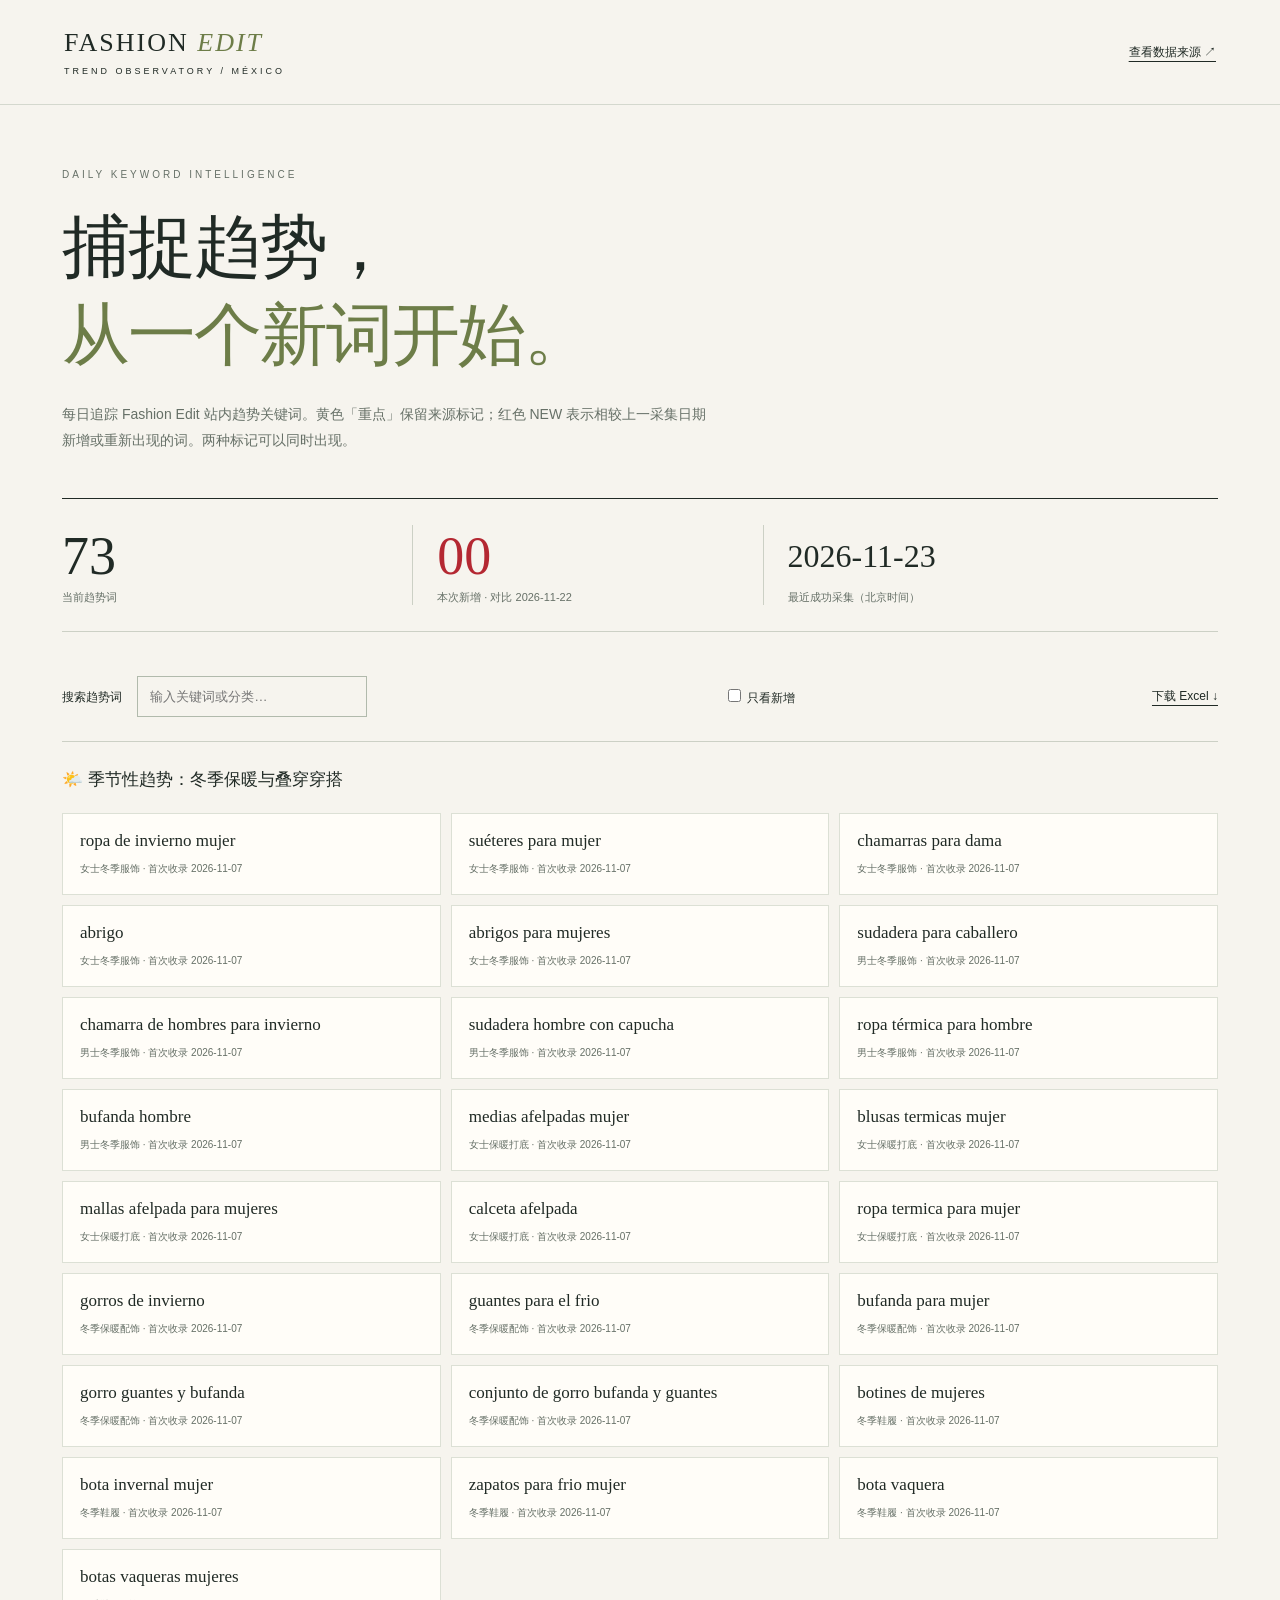
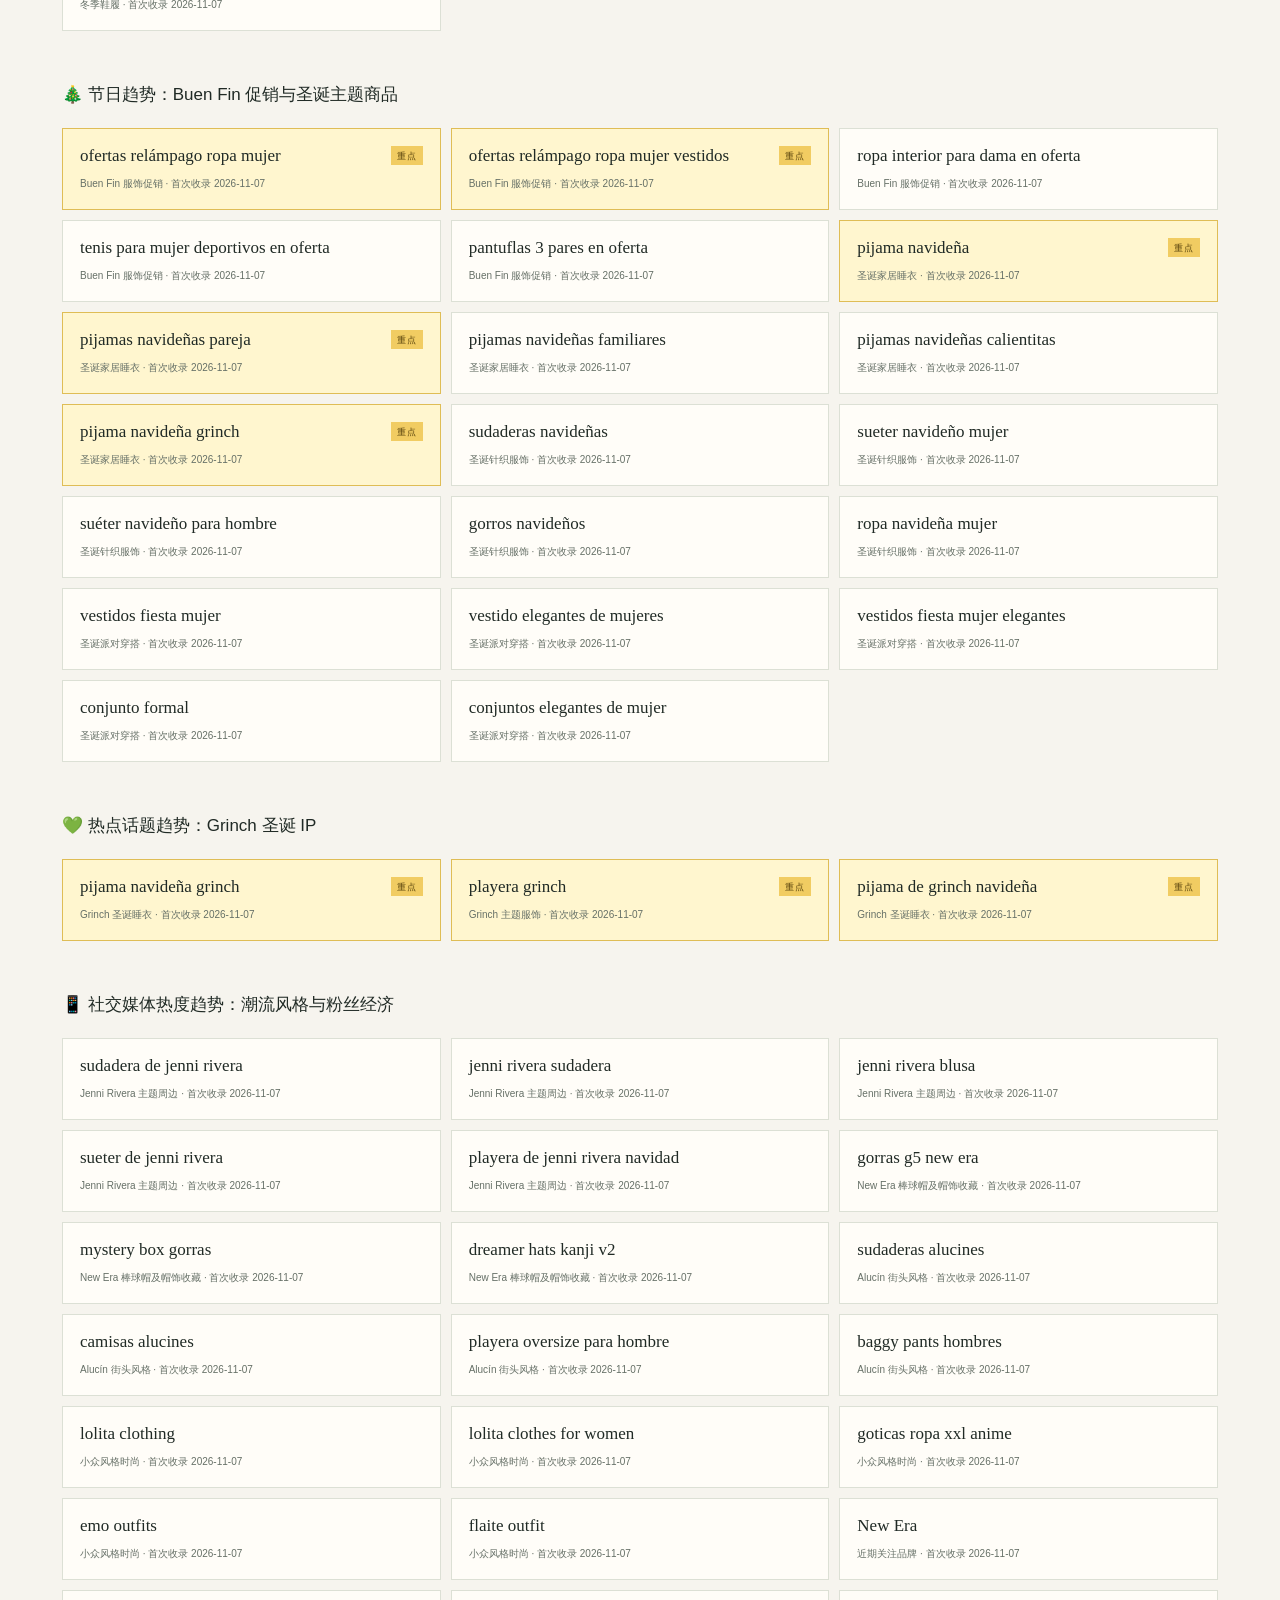
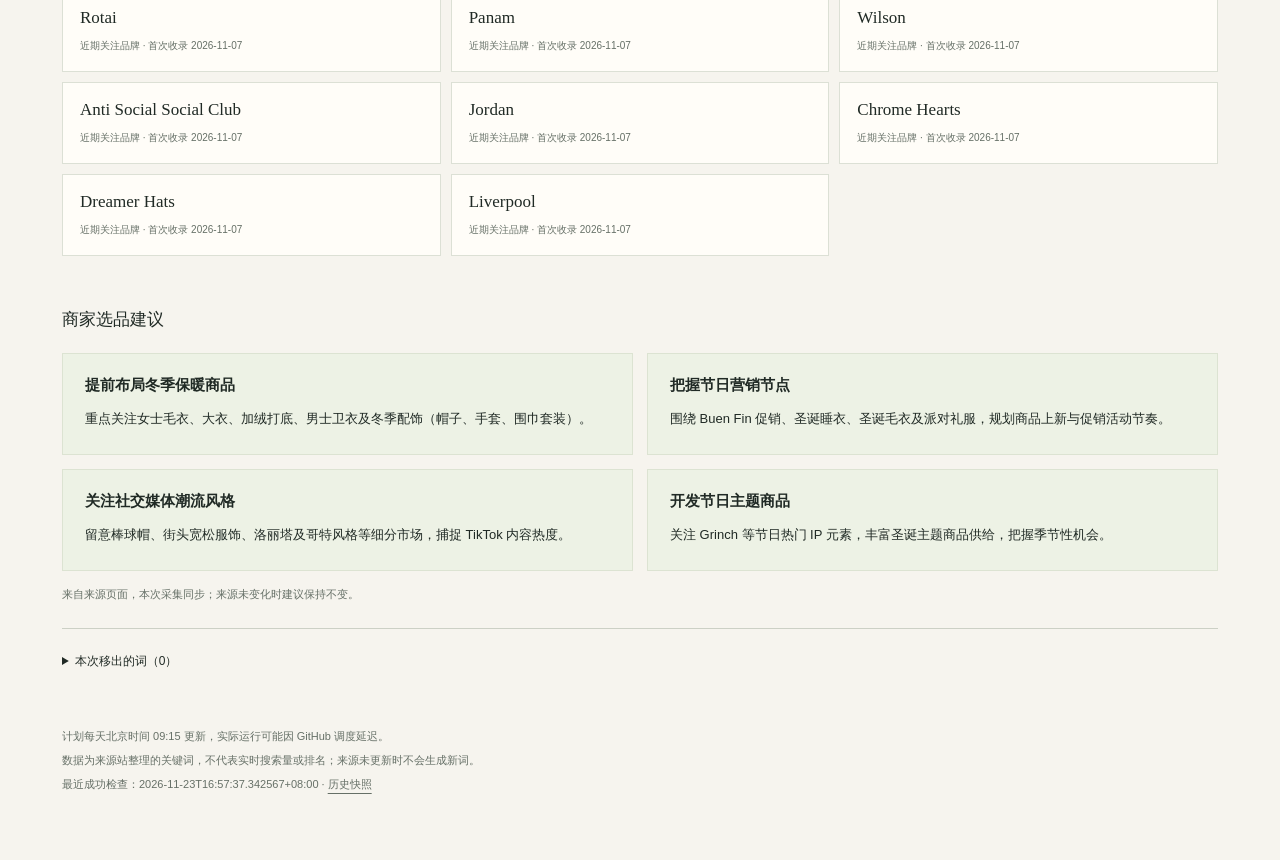
==== commit 2226bd64: "chore: update daily trend keywords" ====
--- a/docs/index.html
+++ b/docs/index.html
@@ -3,12 +3,12 @@
 <header><a href="./">FASHION <i>EDIT</i><small>TREND OBSERVATORY / MÉXICO</small></a><a href="https://fashion-edit-merchant.netlify.app/#trending" target="_blank" rel="noopener">查看数据来源 ↗</a></header>
 <main><div class="eyebrow">DAILY KEYWORD INTELLIGENCE</div><h1>捕捉趋势，<br><em>从一个新词开始。</em></h1>
 <p class="intro">每日追踪 Fashion Edit 站内趋势关键词。黄色「重点」保留来源标记；红色 NEW 表示相较上一采集日期新增或重新出现的词。两种标记可以同时出现。</p>
-<div class="stats"><div><strong>73</strong><span>当前趋势词</span></div><div><strong class="red">00</strong><span>本次新增 · 对比 2026-11-21</span></div><div><strong class="date">2026-11-22</strong><span>最近成功采集（北京时间）</span></div></div>
+<div class="stats"><div><strong>73</strong><span>当前趋势词</span></div><div><strong class="red">00</strong><span>本次新增 · 对比 2026-11-22</span></div><div><strong class="date">2026-11-23</strong><span>最近成功采集（北京时间）</span></div></div>
 <div class="controls"><label>搜索趋势词 <input id="search" type="search" placeholder="输入关键词或分类…"></label><label><input id="only-new" type="checkbox"> 只看新增</label><a href="data/trends.xlsx" download>下载 Excel ↓</a></div>
 <p id="empty" hidden>没有符合条件的趋势词。</p><section><h2>🌤️ 季节性趋势：冬季保暖与叠穿穿搭</h2><div class="terms"><article class="term"><div><span>ropa de invierno mujer</span></div><small>女士冬季服饰 · 首次收录 2026-11-07</small></article><article class="term"><div><span>suéteres para mujer</span></div><small>女士冬季服饰 · 首次收录 2026-11-07</small></article><article class="term"><div><span>chamarras para dama</span></div><small>女士冬季服饰 · 首次收录 2026-11-07</small></article><article class="term"><div><span>abrigo</span></div><small>女士冬季服饰 · 首次收录 2026-11-07</small></article><article class="term"><div><span>abrigos para mujeres</span></div><small>女士冬季服饰 · 首次收录 2026-11-07</small></article><article class="term"><div><span>sudadera para caballero</span></div><small>男士冬季服饰 · 首次收录 2026-11-07</small></article><article class="term"><div><span>chamarra de hombres para invierno</span></div><small>男士冬季服饰 · 首次收录 2026-11-07</small></article><article class="term"><div><span>sudadera hombre con capucha</span></div><small>男士冬季服饰 · 首次收录 2026-11-07</small></article><article class="term"><div><span>ropa térmica para hombre</span></div><small>男士冬季服饰 · 首次收录 2026-11-07</small></article><article class="term"><div><span>bufanda hombre</span></div><small>男士冬季服饰 · 首次收录 2026-11-07</small></article><article class="term"><div><span>medias afelpadas mujer</span></div><small>女士保暖打底 · 首次收录 2026-11-07</small></article><article class="term"><div><span>blusas termicas mujer</span></div><small>女士保暖打底 · 首次收录 2026-11-07</small></article><article class="term"><div><span>mallas afelpada para mujeres</span></div><small>女士保暖打底 · 首次收录 2026-11-07</small></article><article class="term"><div><span>calceta afelpada</span></div><small>女士保暖打底 · 首次收录 2026-11-07</small></article><article class="term"><div><span>ropa termica para mujer</span></div><small>女士保暖打底 · 首次收录 2026-11-07</small></article><article class="term"><div><span>gorros de invierno</span></div><small>冬季保暖配饰 · 首次收录 2026-11-07</small></article><article class="term"><div><span>guantes para el frio</span></div><small>冬季保暖配饰 · 首次收录 2026-11-07</small></article><article class="term"><div><span>bufanda para mujer</span></div><small>冬季保暖配饰 · 首次收录 2026-11-07</small></article><article class="term"><div><span>gorro guantes y bufanda</span></div><small>冬季保暖配饰 · 首次收录 2026-11-07</small></article><article class="term"><div><span>conjunto de gorro bufanda y guantes</span></div><small>冬季保暖配饰 · 首次收录 2026-11-07</small></article><article class="term"><div><span>botines de mujeres</span></div><small>冬季鞋履 · 首次收录 2026-11-07</small></article><article class="term"><div><span>bota invernal mujer</span></div><small>冬季鞋履 · 首次收录 2026-11-07</small></article><article class="term"><div><span>zapatos para frio mujer</span></div><small>冬季鞋履 · 首次收录 2026-11-07</small></article><article class="term"><div><span>bota vaquera</span></div><small>冬季鞋履 · 首次收录 2026-11-07</small></article><article class="term"><div><span>botas vaqueras mujeres</span></div><small>冬季鞋履 · 首次收录 2026-11-07</small></article></div></section><section><h2>🎄 节日趋势：Buen Fin 促销与圣诞主题商品</h2><div class="terms"><article class="term hot"><div><span>ofertas relámpago ropa mujer</span><b class="hot-badge">重点</b></div><small>Buen Fin 服饰促销 · 首次收录 2026-11-07</small></article><article class="term hot"><div><span>ofertas relámpago ropa mujer vestidos</span><b class="hot-badge">重点</b></div><small>Buen Fin 服饰促销 · 首次收录 2026-11-07</small></article><article class="term"><div><span>ropa interior para dama en oferta</span></div><small>Buen Fin 服饰促销 · 首次收录 2026-11-07</small></article><article class="term"><div><span>tenis para mujer deportivos en oferta</span></div><small>Buen Fin 服饰促销 · 首次收录 2026-11-07</small></article><article class="term"><div><span>pantuflas 3 pares en oferta</span></div><small>Buen Fin 服饰促销 · 首次收录 2026-11-07</small></article><article class="term hot"><div><span>pijama navideña</span><b class="hot-badge">重点</b></div><small>圣诞家居睡衣 · 首次收录 2026-11-07</small></article><article class="term hot"><div><span>pijamas navideñas pareja</span><b class="hot-badge">重点</b></div><small>圣诞家居睡衣 · 首次收录 2026-11-07</small></article><article class="term"><div><span>pijamas navideñas familiares</span></div><small>圣诞家居睡衣 · 首次收录 2026-11-07</small></article><article class="term"><div><span>pijamas navideñas calientitas</span></div><small>圣诞家居睡衣 · 首次收录 2026-11-07</small></article><article class="term hot"><div><span>pijama navideña grinch</span><b class="hot-badge">重点</b></div><small>圣诞家居睡衣 · 首次收录 2026-11-07</small></article><article class="term"><div><span>sudaderas navideñas</span></div><small>圣诞针织服饰 · 首次收录 2026-11-07</small></article><article class="term"><div><span>sueter navideño mujer</span></div><small>圣诞针织服饰 · 首次收录 2026-11-07</small></article><article class="term"><div><span>suéter navideño para hombre</span></div><small>圣诞针织服饰 · 首次收录 2026-11-07</small></article><article class="term"><div><span>gorros navideños</span></div><small>圣诞针织服饰 · 首次收录 2026-11-07</small></article><article class="term"><div><span>ropa navideña mujer</span></div><small>圣诞针织服饰 · 首次收录 2026-11-07</small></article><article class="term"><div><span>vestidos fiesta mujer</span></div><small>圣诞派对穿搭 · 首次收录 2026-11-07</small></article><article class="term"><div><span>vestido elegantes de mujeres</span></div><small>圣诞派对穿搭 · 首次收录 2026-11-07</small></article><article class="term"><div><span>vestidos fiesta mujer elegantes</span></div><small>圣诞派对穿搭 · 首次收录 2026-11-07</small></article><article class="term"><div><span>conjunto formal</span></div><small>圣诞派对穿搭 · 首次收录 2026-11-07</small></article><article class="term"><div><span>conjuntos elegantes de mujer</span></div><small>圣诞派对穿搭 · 首次收录 2026-11-07</small></article></div></section><section><h2>💚 热点话题趋势：Grinch 圣诞 IP</h2><div class="terms"><article class="term hot"><div><span>pijama navideña grinch</span><b class="hot-badge">重点</b></div><small>Grinch 圣诞睡衣 · 首次收录 2026-11-07</small></article><article class="term hot"><div><span>playera grinch</span><b class="hot-badge">重点</b></div><small>Grinch 主题服饰 · 首次收录 2026-11-07</small></article><article class="term hot"><div><span>pijama de grinch navideña</span><b class="hot-badge">重点</b></div><small>Grinch 圣诞睡衣 · 首次收录 2026-11-07</small></article></div></section><section><h2>📱 社交媒体热度趋势：潮流风格与粉丝经济</h2><div class="terms"><article class="term"><div><span>sudadera de jenni rivera</span></div><small>Jenni Rivera 主题周边 · 首次收录 2026-11-07</small></article><article class="term"><div><span>jenni rivera sudadera</span></div><small>Jenni Rivera 主题周边 · 首次收录 2026-11-07</small></article><article class="term"><div><span>jenni rivera blusa</span></div><small>Jenni Rivera 主题周边 · 首次收录 2026-11-07</small></article><article class="term"><div><span>sueter de jenni rivera</span></div><small>Jenni Rivera 主题周边 · 首次收录 2026-11-07</small></article><article class="term"><div><span>playera de jenni rivera navidad</span></div><small>Jenni Rivera 主题周边 · 首次收录 2026-11-07</small></article><article class="term"><div><span>gorras g5 new era</span></div><small>New Era 棒球帽及帽饰收藏 · 首次收录 2026-11-07</small></article><article class="term"><div><span>mystery box gorras</span></div><small>New Era 棒球帽及帽饰收藏 · 首次收录 2026-11-07</small></article><article class="term"><div><span>dreamer hats kanji v2</span></div><small>New Era 棒球帽及帽饰收藏 · 首次收录 2026-11-07</small></article><article class="term"><div><span>sudaderas alucines</span></div><small>Alucín 街头风格 · 首次收录 2026-11-07</small></article><article class="term"><div><span>camisas alucines</span></div><small>Alucín 街头风格 · 首次收录 2026-11-07</small></article><article class="term"><div><span>playera oversize para hombre</span></div><small>Alucín 街头风格 · 首次收录 2026-11-07</small></article><article class="term"><div><span>baggy pants hombres</span></div><small>Alucín 街头风格 · 首次收录 2026-11-07</small></article><article class="term"><div><span>lolita clothing</span></div><small>小众风格时尚 · 首次收录 2026-11-07</small></article><article class="term"><div><span>lolita clothes for women</span></div><small>小众风格时尚 · 首次收录 2026-11-07</small></article><article class="term"><div><span>goticas ropa xxl anime</span></div><small>小众风格时尚 · 首次收录 2026-11-07</small></article><article class="term"><div><span>emo outfits</span></div><small>小众风格时尚 · 首次收录 2026-11-07</small></article><article class="term"><div><span>flaite outfit</span></div><small>小众风格时尚 · 首次收录 2026-11-07</small></article><article class="term"><div><span>New Era</span></div><small>近期关注品牌 · 首次收录 2026-11-07</small></article><article class="term"><div><span>Rotai</span></div><small>近期关注品牌 · 首次收录 2026-11-07</small></article><article class="term"><div><span>Panam</span></div><small>近期关注品牌 · 首次收录 2026-11-07</small></article><article class="term"><div><span>Wilson</span></div><small>近期关注品牌 · 首次收录 2026-11-07</small></article><article class="term"><div><span>Anti Social Social Club</span></div><small>近期关注品牌 · 首次收录 2026-11-07</small></article><article class="term"><div><span>Jordan</span></div><small>近期关注品牌 · 首次收录 2026-11-07</small></article><article class="term"><div><span>Chrome Hearts</span></div><small>近期关注品牌 · 首次收录 2026-11-07</small></article><article class="term"><div><span>Dreamer Hats</span></div><small>近期关注品牌 · 首次收录 2026-11-07</small></article><article class="term"><div><span>Liverpool</span></div><small>近期关注品牌 · 首次收录 2026-11-07</small></article></div></section>
 <section class="advice"><h2>商家选品建议</h2><div class="suggestions"><article class="suggestion"><h3>提前布局冬季保暖商品</h3><p>重点关注女士毛衣、大衣、加绒打底、男士卫衣及冬季配饰（帽子、手套、围巾套装）。</p></article><article class="suggestion"><h3>把握节日营销节点</h3><p>围绕 Buen Fin 促销、圣诞睡衣、圣诞毛衣及派对礼服，规划商品上新与促销活动节奏。</p></article><article class="suggestion"><h3>关注社交媒体潮流风格</h3><p>留意棒球帽、街头宽松服饰、洛丽塔及哥特风格等细分市场，捕捉 TikTok 内容热度。</p></article><article class="suggestion"><h3>开发节日主题商品</h3><p>关注 Grinch 等节日热门 IP 元素，丰富圣诞主题商品供给，把握季节性机会。</p></article></div><small>来自来源页面，本次采集同步；来源未变化时建议保持不变。</small></section>
 <details><summary>本次移出的词（0）</summary><p>暂无</p></details>
-<footer>计划每天北京时间 09:15 更新，实际运行可能因 GitHub 调度延迟。<br>数据为来源站整理的关键词，不代表实时搜索量或排名；来源未更新时不会生成新词。<br>最近成功检查：2026-11-22T15:57:39.186500+08:00 · <a href="data/history.json">历史快照</a></footer></main>
+<footer>计划每天北京时间 09:15 更新，实际运行可能因 GitHub 调度延迟。<br>数据为来源站整理的关键词，不代表实时搜索量或排名；来源未更新时不会生成新词。<br>最近成功检查：2026-11-23T16:57:37.342567+08:00 · <a href="data/history.json">历史快照</a></footer></main>
 <script>
 const search=document.querySelector('#search'),only=document.querySelector('#only-new');
 function filter(){let total=0;document.querySelectorAll('section:not(.advice)').forEach(section=>{let visible=0;section.querySelectorAll('.term').forEach(term=>{term.hidden=!(term.textContent.toLocaleLowerCase().includes(search.value.toLocaleLowerCase())&&(!only.checked||term.classList.contains('new')));if(!term.hidden)visible++;});section.hidden=!visible;total+=visible;});document.querySelector('#empty').hidden=total>0;}
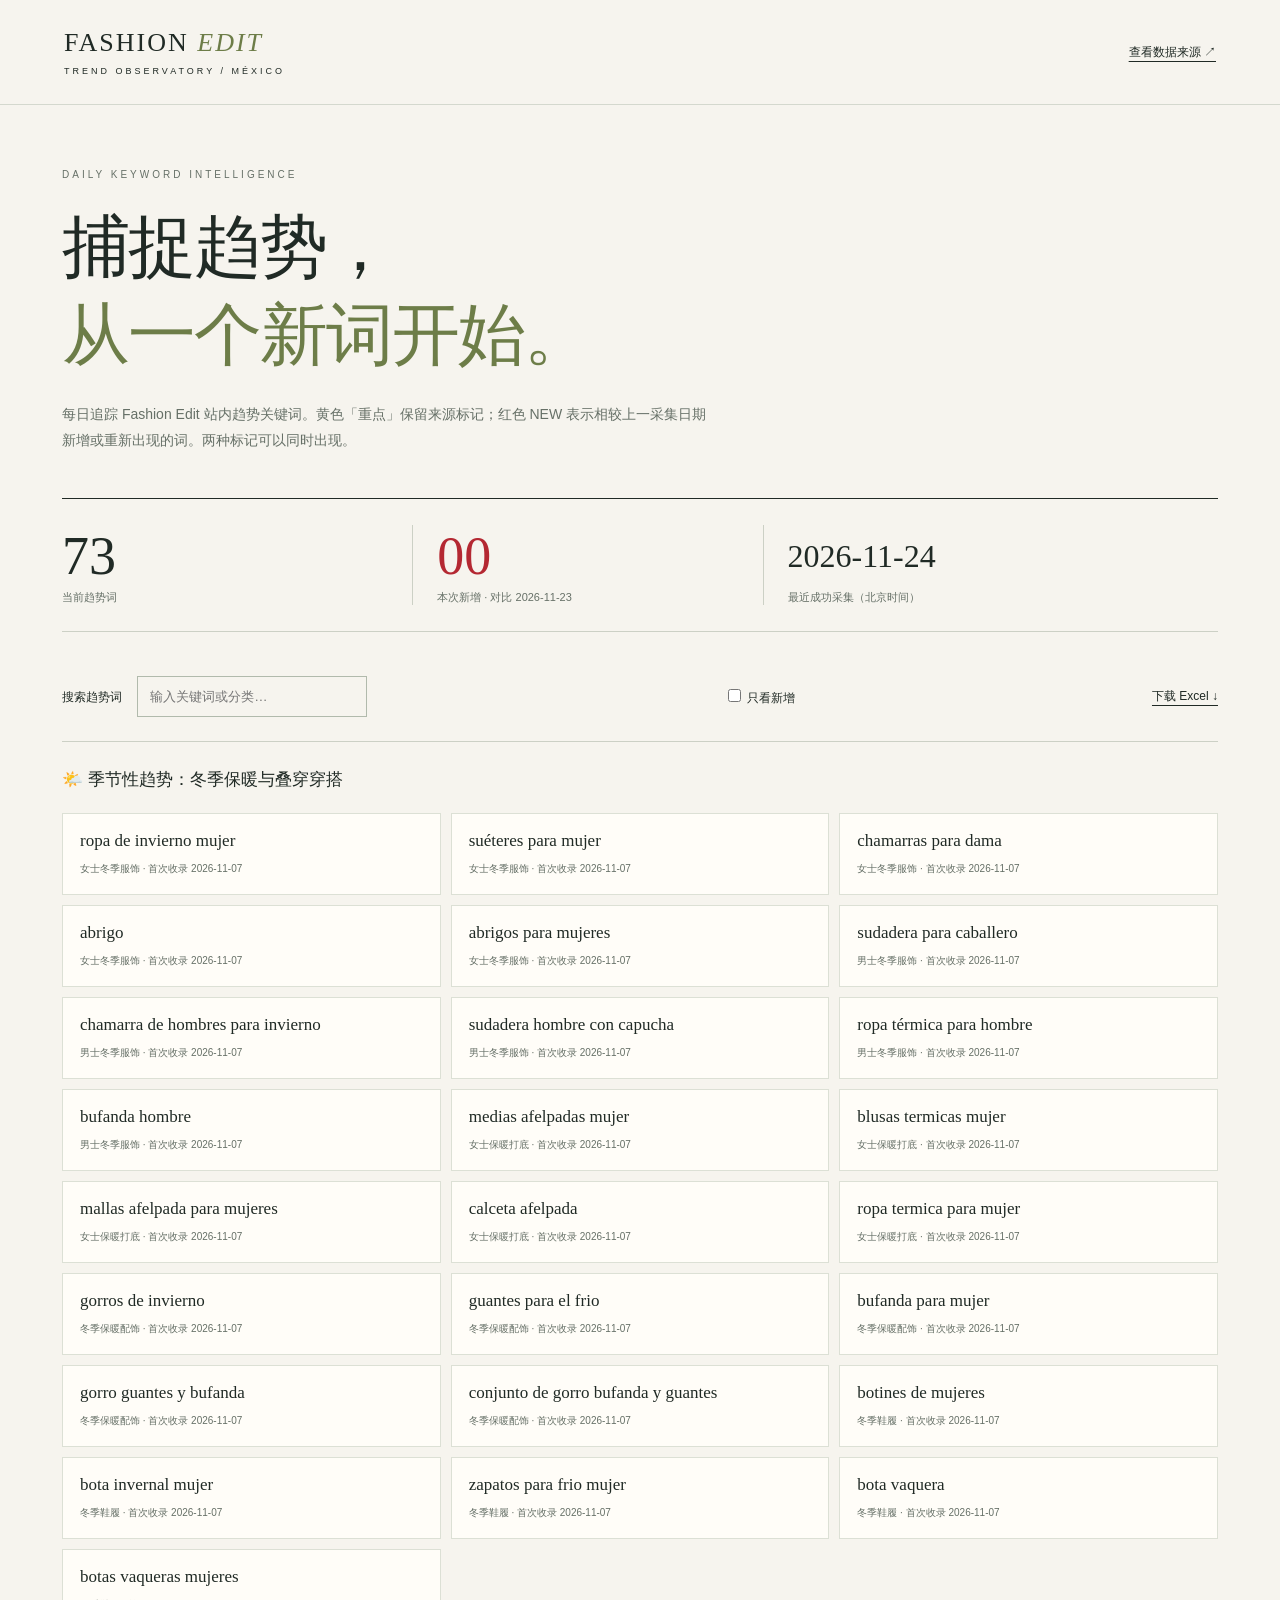
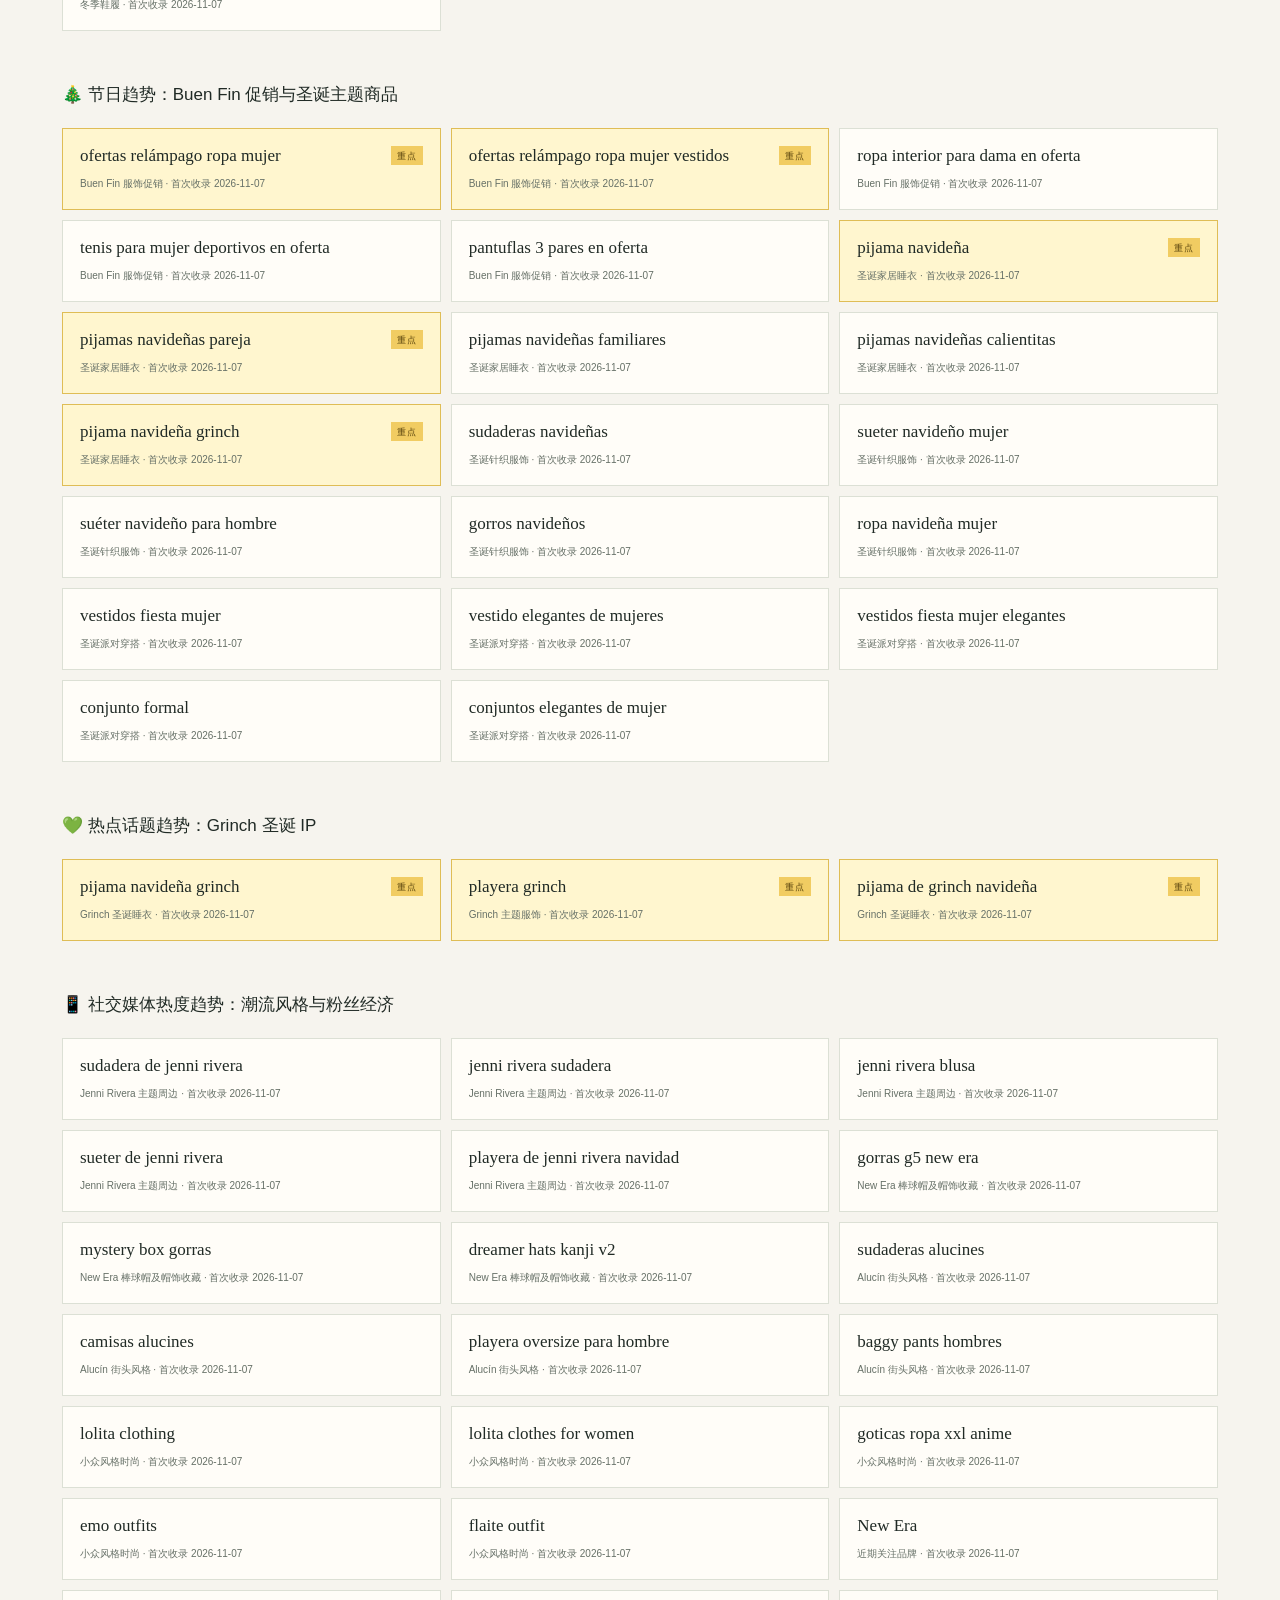
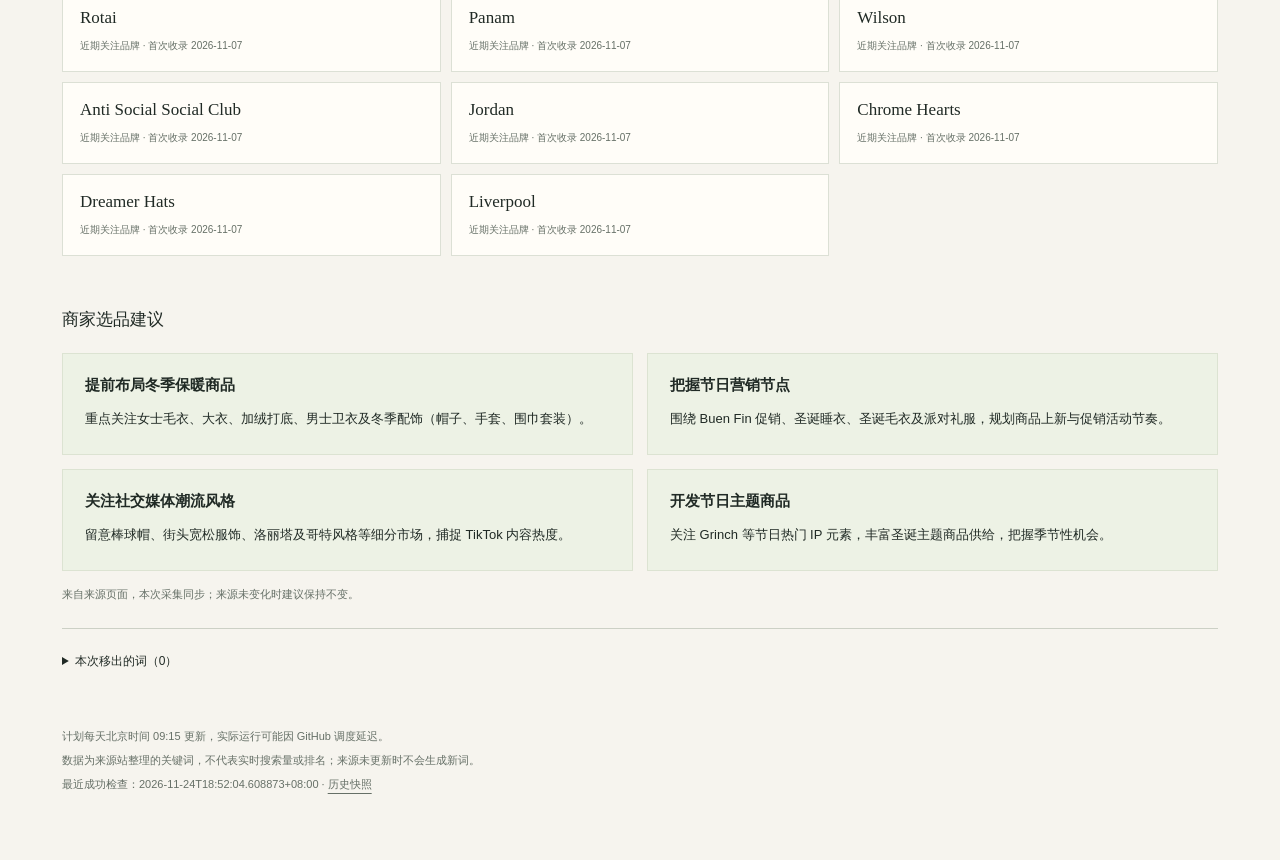
==== commit eabf85f6: "chore: update daily trend keywords" ====
--- a/docs/index.html
+++ b/docs/index.html
@@ -3,12 +3,12 @@
 <header><a href="./">FASHION <i>EDIT</i><small>TREND OBSERVATORY / MÉXICO</small></a><a href="https://fashion-edit-merchant.netlify.app/#trending" target="_blank" rel="noopener">查看数据来源 ↗</a></header>
 <main><div class="eyebrow">DAILY KEYWORD INTELLIGENCE</div><h1>捕捉趋势，<br><em>从一个新词开始。</em></h1>
 <p class="intro">每日追踪 Fashion Edit 站内趋势关键词。黄色「重点」保留来源标记；红色 NEW 表示相较上一采集日期新增或重新出现的词。两种标记可以同时出现。</p>
-<div class="stats"><div><strong>73</strong><span>当前趋势词</span></div><div><strong class="red">00</strong><span>本次新增 · 对比 2026-11-22</span></div><div><strong class="date">2026-11-23</strong><span>最近成功采集（北京时间）</span></div></div>
+<div class="stats"><div><strong>73</strong><span>当前趋势词</span></div><div><strong class="red">00</strong><span>本次新增 · 对比 2026-11-23</span></div><div><strong class="date">2026-11-24</strong><span>最近成功采集（北京时间）</span></div></div>
 <div class="controls"><label>搜索趋势词 <input id="search" type="search" placeholder="输入关键词或分类…"></label><label><input id="only-new" type="checkbox"> 只看新增</label><a href="data/trends.xlsx" download>下载 Excel ↓</a></div>
 <p id="empty" hidden>没有符合条件的趋势词。</p><section><h2>🌤️ 季节性趋势：冬季保暖与叠穿穿搭</h2><div class="terms"><article class="term"><div><span>ropa de invierno mujer</span></div><small>女士冬季服饰 · 首次收录 2026-11-07</small></article><article class="term"><div><span>suéteres para mujer</span></div><small>女士冬季服饰 · 首次收录 2026-11-07</small></article><article class="term"><div><span>chamarras para dama</span></div><small>女士冬季服饰 · 首次收录 2026-11-07</small></article><article class="term"><div><span>abrigo</span></div><small>女士冬季服饰 · 首次收录 2026-11-07</small></article><article class="term"><div><span>abrigos para mujeres</span></div><small>女士冬季服饰 · 首次收录 2026-11-07</small></article><article class="term"><div><span>sudadera para caballero</span></div><small>男士冬季服饰 · 首次收录 2026-11-07</small></article><article class="term"><div><span>chamarra de hombres para invierno</span></div><small>男士冬季服饰 · 首次收录 2026-11-07</small></article><article class="term"><div><span>sudadera hombre con capucha</span></div><small>男士冬季服饰 · 首次收录 2026-11-07</small></article><article class="term"><div><span>ropa térmica para hombre</span></div><small>男士冬季服饰 · 首次收录 2026-11-07</small></article><article class="term"><div><span>bufanda hombre</span></div><small>男士冬季服饰 · 首次收录 2026-11-07</small></article><article class="term"><div><span>medias afelpadas mujer</span></div><small>女士保暖打底 · 首次收录 2026-11-07</small></article><article class="term"><div><span>blusas termicas mujer</span></div><small>女士保暖打底 · 首次收录 2026-11-07</small></article><article class="term"><div><span>mallas afelpada para mujeres</span></div><small>女士保暖打底 · 首次收录 2026-11-07</small></article><article class="term"><div><span>calceta afelpada</span></div><small>女士保暖打底 · 首次收录 2026-11-07</small></article><article class="term"><div><span>ropa termica para mujer</span></div><small>女士保暖打底 · 首次收录 2026-11-07</small></article><article class="term"><div><span>gorros de invierno</span></div><small>冬季保暖配饰 · 首次收录 2026-11-07</small></article><article class="term"><div><span>guantes para el frio</span></div><small>冬季保暖配饰 · 首次收录 2026-11-07</small></article><article class="term"><div><span>bufanda para mujer</span></div><small>冬季保暖配饰 · 首次收录 2026-11-07</small></article><article class="term"><div><span>gorro guantes y bufanda</span></div><small>冬季保暖配饰 · 首次收录 2026-11-07</small></article><article class="term"><div><span>conjunto de gorro bufanda y guantes</span></div><small>冬季保暖配饰 · 首次收录 2026-11-07</small></article><article class="term"><div><span>botines de mujeres</span></div><small>冬季鞋履 · 首次收录 2026-11-07</small></article><article class="term"><div><span>bota invernal mujer</span></div><small>冬季鞋履 · 首次收录 2026-11-07</small></article><article class="term"><div><span>zapatos para frio mujer</span></div><small>冬季鞋履 · 首次收录 2026-11-07</small></article><article class="term"><div><span>bota vaquera</span></div><small>冬季鞋履 · 首次收录 2026-11-07</small></article><article class="term"><div><span>botas vaqueras mujeres</span></div><small>冬季鞋履 · 首次收录 2026-11-07</small></article></div></section><section><h2>🎄 节日趋势：Buen Fin 促销与圣诞主题商品</h2><div class="terms"><article class="term hot"><div><span>ofertas relámpago ropa mujer</span><b class="hot-badge">重点</b></div><small>Buen Fin 服饰促销 · 首次收录 2026-11-07</small></article><article class="term hot"><div><span>ofertas relámpago ropa mujer vestidos</span><b class="hot-badge">重点</b></div><small>Buen Fin 服饰促销 · 首次收录 2026-11-07</small></article><article class="term"><div><span>ropa interior para dama en oferta</span></div><small>Buen Fin 服饰促销 · 首次收录 2026-11-07</small></article><article class="term"><div><span>tenis para mujer deportivos en oferta</span></div><small>Buen Fin 服饰促销 · 首次收录 2026-11-07</small></article><article class="term"><div><span>pantuflas 3 pares en oferta</span></div><small>Buen Fin 服饰促销 · 首次收录 2026-11-07</small></article><article class="term hot"><div><span>pijama navideña</span><b class="hot-badge">重点</b></div><small>圣诞家居睡衣 · 首次收录 2026-11-07</small></article><article class="term hot"><div><span>pijamas navideñas pareja</span><b class="hot-badge">重点</b></div><small>圣诞家居睡衣 · 首次收录 2026-11-07</small></article><article class="term"><div><span>pijamas navideñas familiares</span></div><small>圣诞家居睡衣 · 首次收录 2026-11-07</small></article><article class="term"><div><span>pijamas navideñas calientitas</span></div><small>圣诞家居睡衣 · 首次收录 2026-11-07</small></article><article class="term hot"><div><span>pijama navideña grinch</span><b class="hot-badge">重点</b></div><small>圣诞家居睡衣 · 首次收录 2026-11-07</small></article><article class="term"><div><span>sudaderas navideñas</span></div><small>圣诞针织服饰 · 首次收录 2026-11-07</small></article><article class="term"><div><span>sueter navideño mujer</span></div><small>圣诞针织服饰 · 首次收录 2026-11-07</small></article><article class="term"><div><span>suéter navideño para hombre</span></div><small>圣诞针织服饰 · 首次收录 2026-11-07</small></article><article class="term"><div><span>gorros navideños</span></div><small>圣诞针织服饰 · 首次收录 2026-11-07</small></article><article class="term"><div><span>ropa navideña mujer</span></div><small>圣诞针织服饰 · 首次收录 2026-11-07</small></article><article class="term"><div><span>vestidos fiesta mujer</span></div><small>圣诞派对穿搭 · 首次收录 2026-11-07</small></article><article class="term"><div><span>vestido elegantes de mujeres</span></div><small>圣诞派对穿搭 · 首次收录 2026-11-07</small></article><article class="term"><div><span>vestidos fiesta mujer elegantes</span></div><small>圣诞派对穿搭 · 首次收录 2026-11-07</small></article><article class="term"><div><span>conjunto formal</span></div><small>圣诞派对穿搭 · 首次收录 2026-11-07</small></article><article class="term"><div><span>conjuntos elegantes de mujer</span></div><small>圣诞派对穿搭 · 首次收录 2026-11-07</small></article></div></section><section><h2>💚 热点话题趋势：Grinch 圣诞 IP</h2><div class="terms"><article class="term hot"><div><span>pijama navideña grinch</span><b class="hot-badge">重点</b></div><small>Grinch 圣诞睡衣 · 首次收录 2026-11-07</small></article><article class="term hot"><div><span>playera grinch</span><b class="hot-badge">重点</b></div><small>Grinch 主题服饰 · 首次收录 2026-11-07</small></article><article class="term hot"><div><span>pijama de grinch navideña</span><b class="hot-badge">重点</b></div><small>Grinch 圣诞睡衣 · 首次收录 2026-11-07</small></article></div></section><section><h2>📱 社交媒体热度趋势：潮流风格与粉丝经济</h2><div class="terms"><article class="term"><div><span>sudadera de jenni rivera</span></div><small>Jenni Rivera 主题周边 · 首次收录 2026-11-07</small></article><article class="term"><div><span>jenni rivera sudadera</span></div><small>Jenni Rivera 主题周边 · 首次收录 2026-11-07</small></article><article class="term"><div><span>jenni rivera blusa</span></div><small>Jenni Rivera 主题周边 · 首次收录 2026-11-07</small></article><article class="term"><div><span>sueter de jenni rivera</span></div><small>Jenni Rivera 主题周边 · 首次收录 2026-11-07</small></article><article class="term"><div><span>playera de jenni rivera navidad</span></div><small>Jenni Rivera 主题周边 · 首次收录 2026-11-07</small></article><article class="term"><div><span>gorras g5 new era</span></div><small>New Era 棒球帽及帽饰收藏 · 首次收录 2026-11-07</small></article><article class="term"><div><span>mystery box gorras</span></div><small>New Era 棒球帽及帽饰收藏 · 首次收录 2026-11-07</small></article><article class="term"><div><span>dreamer hats kanji v2</span></div><small>New Era 棒球帽及帽饰收藏 · 首次收录 2026-11-07</small></article><article class="term"><div><span>sudaderas alucines</span></div><small>Alucín 街头风格 · 首次收录 2026-11-07</small></article><article class="term"><div><span>camisas alucines</span></div><small>Alucín 街头风格 · 首次收录 2026-11-07</small></article><article class="term"><div><span>playera oversize para hombre</span></div><small>Alucín 街头风格 · 首次收录 2026-11-07</small></article><article class="term"><div><span>baggy pants hombres</span></div><small>Alucín 街头风格 · 首次收录 2026-11-07</small></article><article class="term"><div><span>lolita clothing</span></div><small>小众风格时尚 · 首次收录 2026-11-07</small></article><article class="term"><div><span>lolita clothes for women</span></div><small>小众风格时尚 · 首次收录 2026-11-07</small></article><article class="term"><div><span>goticas ropa xxl anime</span></div><small>小众风格时尚 · 首次收录 2026-11-07</small></article><article class="term"><div><span>emo outfits</span></div><small>小众风格时尚 · 首次收录 2026-11-07</small></article><article class="term"><div><span>flaite outfit</span></div><small>小众风格时尚 · 首次收录 2026-11-07</small></article><article class="term"><div><span>New Era</span></div><small>近期关注品牌 · 首次收录 2026-11-07</small></article><article class="term"><div><span>Rotai</span></div><small>近期关注品牌 · 首次收录 2026-11-07</small></article><article class="term"><div><span>Panam</span></div><small>近期关注品牌 · 首次收录 2026-11-07</small></article><article class="term"><div><span>Wilson</span></div><small>近期关注品牌 · 首次收录 2026-11-07</small></article><article class="term"><div><span>Anti Social Social Club</span></div><small>近期关注品牌 · 首次收录 2026-11-07</small></article><article class="term"><div><span>Jordan</span></div><small>近期关注品牌 · 首次收录 2026-11-07</small></article><article class="term"><div><span>Chrome Hearts</span></div><small>近期关注品牌 · 首次收录 2026-11-07</small></article><article class="term"><div><span>Dreamer Hats</span></div><small>近期关注品牌 · 首次收录 2026-11-07</small></article><article class="term"><div><span>Liverpool</span></div><small>近期关注品牌 · 首次收录 2026-11-07</small></article></div></section>
 <section class="advice"><h2>商家选品建议</h2><div class="suggestions"><article class="suggestion"><h3>提前布局冬季保暖商品</h3><p>重点关注女士毛衣、大衣、加绒打底、男士卫衣及冬季配饰（帽子、手套、围巾套装）。</p></article><article class="suggestion"><h3>把握节日营销节点</h3><p>围绕 Buen Fin 促销、圣诞睡衣、圣诞毛衣及派对礼服，规划商品上新与促销活动节奏。</p></article><article class="suggestion"><h3>关注社交媒体潮流风格</h3><p>留意棒球帽、街头宽松服饰、洛丽塔及哥特风格等细分市场，捕捉 TikTok 内容热度。</p></article><article class="suggestion"><h3>开发节日主题商品</h3><p>关注 Grinch 等节日热门 IP 元素，丰富圣诞主题商品供给，把握季节性机会。</p></article></div><small>来自来源页面，本次采集同步；来源未变化时建议保持不变。</small></section>
 <details><summary>本次移出的词（0）</summary><p>暂无</p></details>
-<footer>计划每天北京时间 09:15 更新，实际运行可能因 GitHub 调度延迟。<br>数据为来源站整理的关键词，不代表实时搜索量或排名；来源未更新时不会生成新词。<br>最近成功检查：2026-11-23T16:57:37.342567+08:00 · <a href="data/history.json">历史快照</a></footer></main>
+<footer>计划每天北京时间 09:15 更新，实际运行可能因 GitHub 调度延迟。<br>数据为来源站整理的关键词，不代表实时搜索量或排名；来源未更新时不会生成新词。<br>最近成功检查：2026-11-24T18:52:04.608873+08:00 · <a href="data/history.json">历史快照</a></footer></main>
 <script>
 const search=document.querySelector('#search'),only=document.querySelector('#only-new');
 function filter(){let total=0;document.querySelectorAll('section:not(.advice)').forEach(section=>{let visible=0;section.querySelectorAll('.term').forEach(term=>{term.hidden=!(term.textContent.toLocaleLowerCase().includes(search.value.toLocaleLowerCase())&&(!only.checked||term.classList.contains('new')));if(!term.hidden)visible++;});section.hidden=!visible;total+=visible;});document.querySelector('#empty').hidden=total>0;}
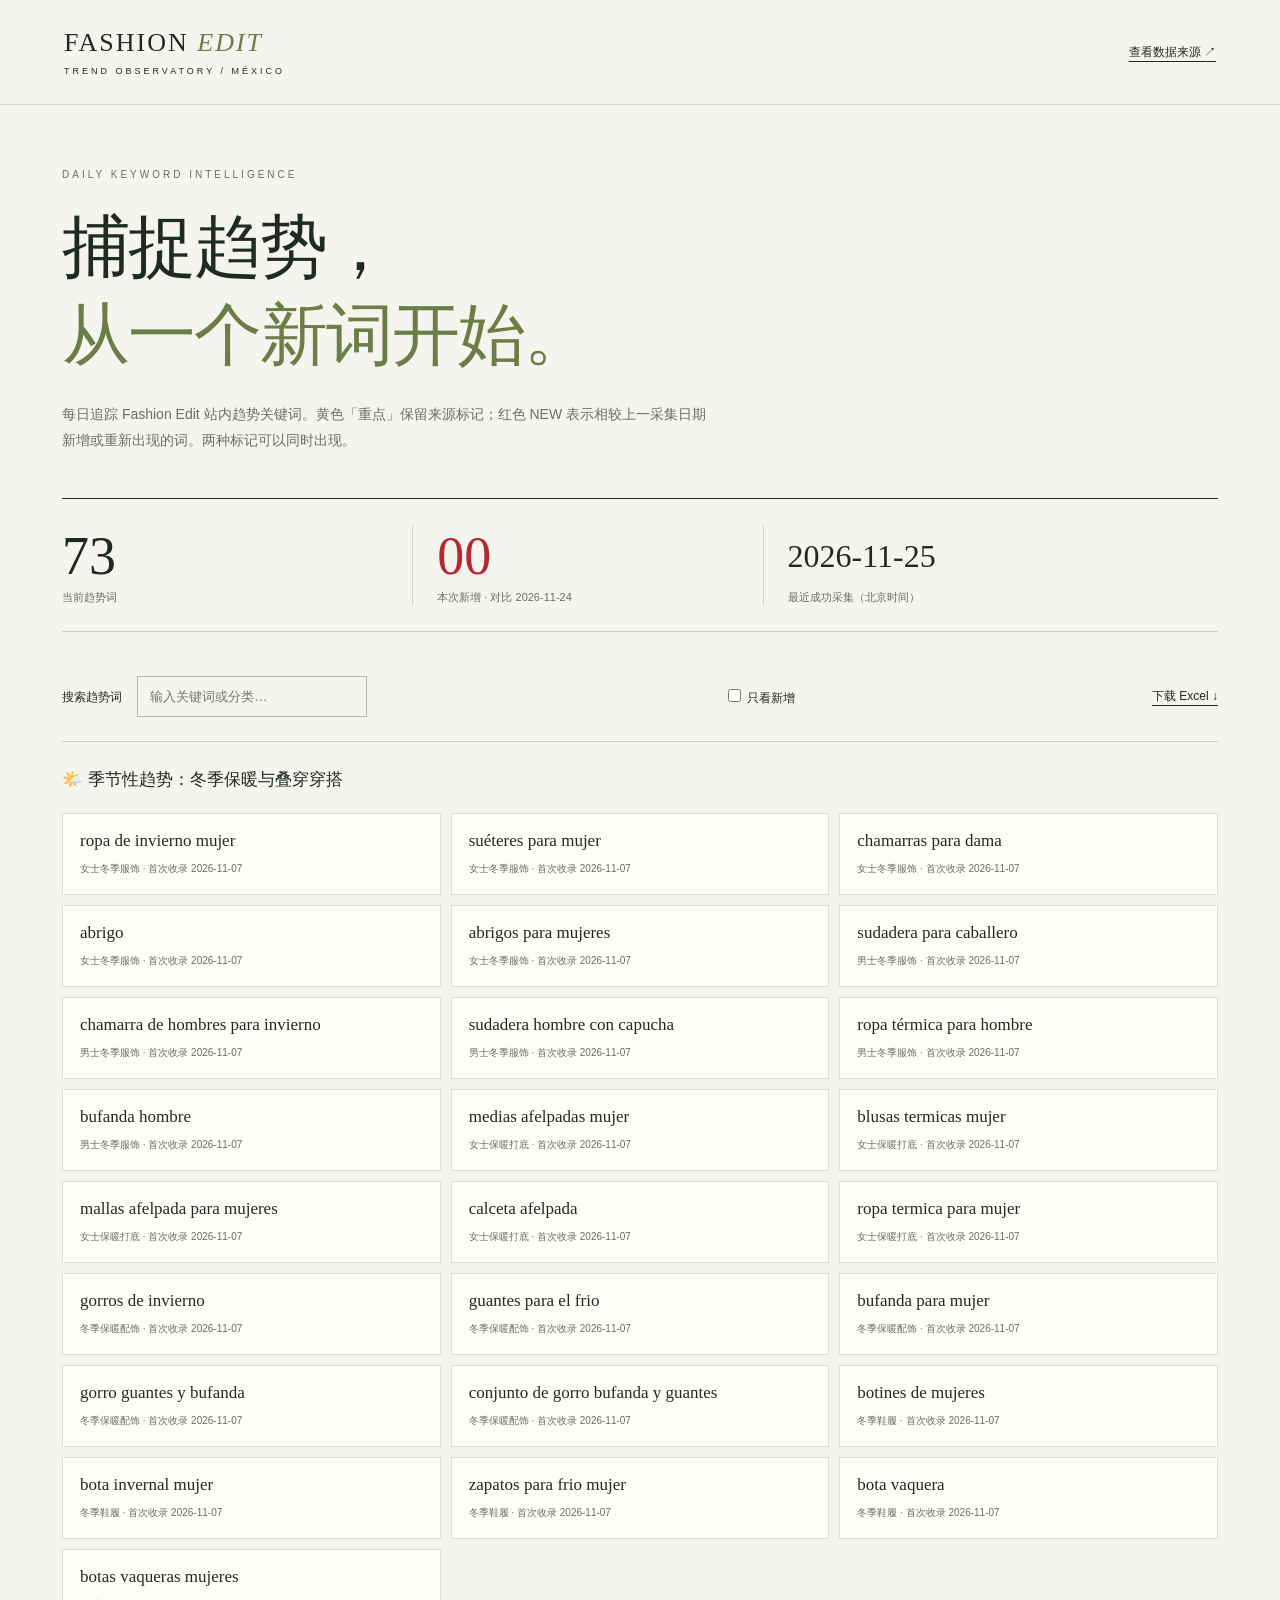
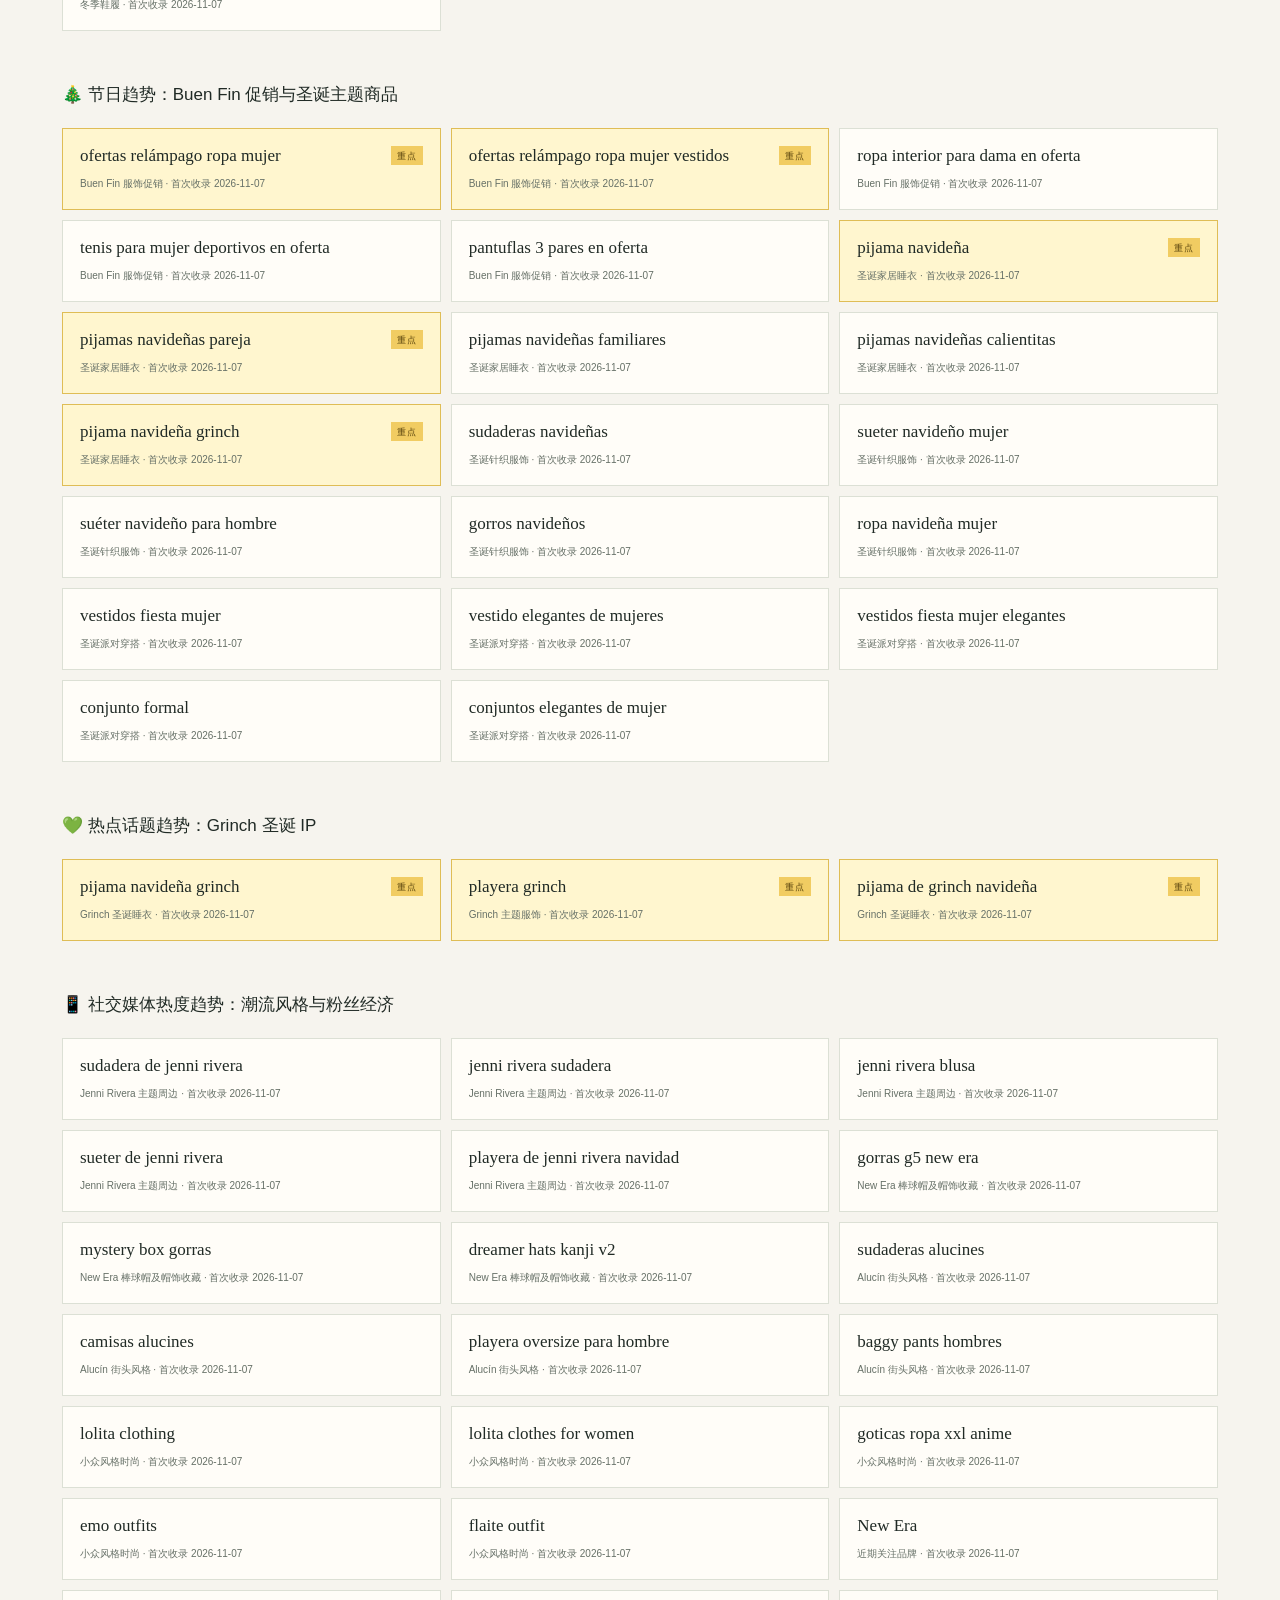
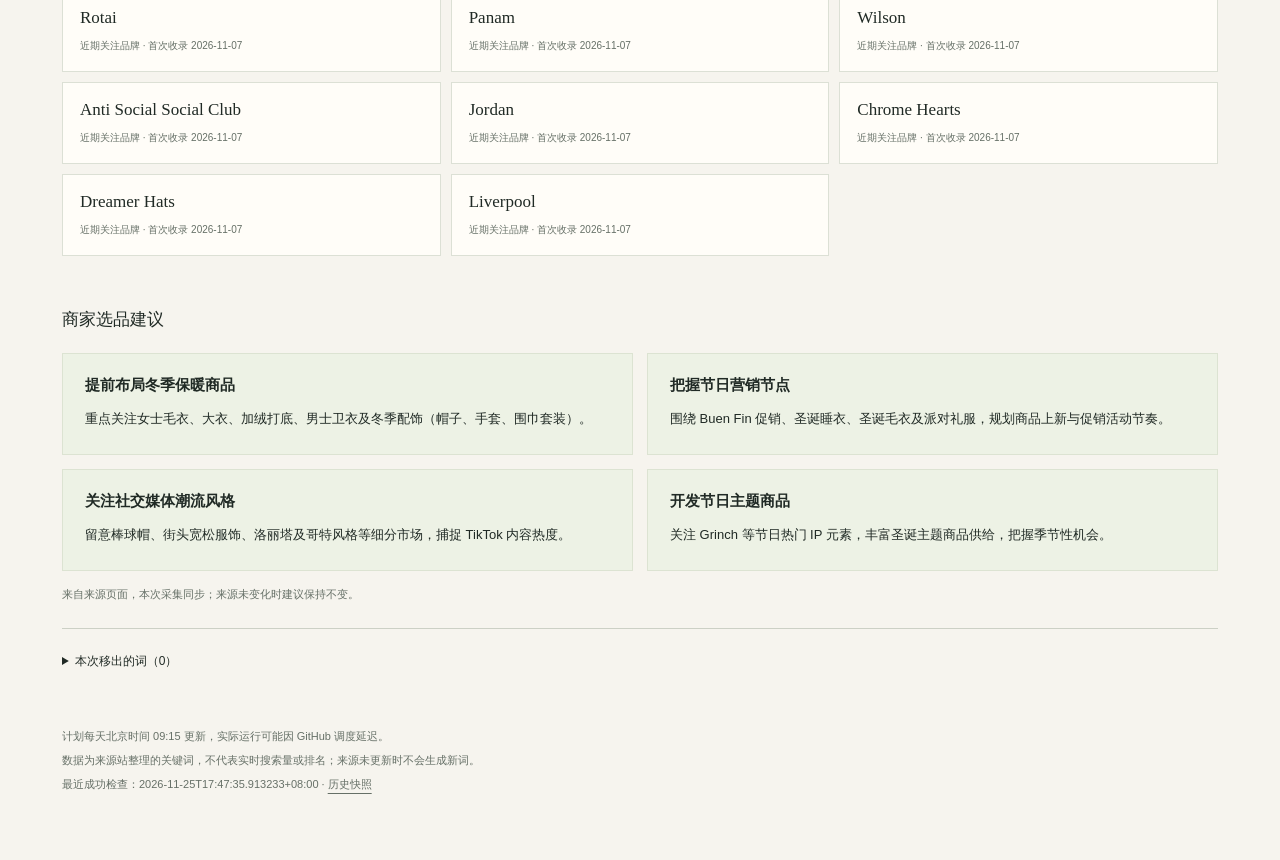
==== commit 12cd19ce: "chore: update daily trend keywords" ====
--- a/docs/index.html
+++ b/docs/index.html
@@ -3,12 +3,12 @@
 <header><a href="./">FASHION <i>EDIT</i><small>TREND OBSERVATORY / MÉXICO</small></a><a href="https://fashion-edit-merchant.netlify.app/#trending" target="_blank" rel="noopener">查看数据来源 ↗</a></header>
 <main><div class="eyebrow">DAILY KEYWORD INTELLIGENCE</div><h1>捕捉趋势，<br><em>从一个新词开始。</em></h1>
 <p class="intro">每日追踪 Fashion Edit 站内趋势关键词。黄色「重点」保留来源标记；红色 NEW 表示相较上一采集日期新增或重新出现的词。两种标记可以同时出现。</p>
-<div class="stats"><div><strong>73</strong><span>当前趋势词</span></div><div><strong class="red">00</strong><span>本次新增 · 对比 2026-11-23</span></div><div><strong class="date">2026-11-24</strong><span>最近成功采集（北京时间）</span></div></div>
+<div class="stats"><div><strong>73</strong><span>当前趋势词</span></div><div><strong class="red">00</strong><span>本次新增 · 对比 2026-11-24</span></div><div><strong class="date">2026-11-25</strong><span>最近成功采集（北京时间）</span></div></div>
 <div class="controls"><label>搜索趋势词 <input id="search" type="search" placeholder="输入关键词或分类…"></label><label><input id="only-new" type="checkbox"> 只看新增</label><a href="data/trends.xlsx" download>下载 Excel ↓</a></div>
 <p id="empty" hidden>没有符合条件的趋势词。</p><section><h2>🌤️ 季节性趋势：冬季保暖与叠穿穿搭</h2><div class="terms"><article class="term"><div><span>ropa de invierno mujer</span></div><small>女士冬季服饰 · 首次收录 2026-11-07</small></article><article class="term"><div><span>suéteres para mujer</span></div><small>女士冬季服饰 · 首次收录 2026-11-07</small></article><article class="term"><div><span>chamarras para dama</span></div><small>女士冬季服饰 · 首次收录 2026-11-07</small></article><article class="term"><div><span>abrigo</span></div><small>女士冬季服饰 · 首次收录 2026-11-07</small></article><article class="term"><div><span>abrigos para mujeres</span></div><small>女士冬季服饰 · 首次收录 2026-11-07</small></article><article class="term"><div><span>sudadera para caballero</span></div><small>男士冬季服饰 · 首次收录 2026-11-07</small></article><article class="term"><div><span>chamarra de hombres para invierno</span></div><small>男士冬季服饰 · 首次收录 2026-11-07</small></article><article class="term"><div><span>sudadera hombre con capucha</span></div><small>男士冬季服饰 · 首次收录 2026-11-07</small></article><article class="term"><div><span>ropa térmica para hombre</span></div><small>男士冬季服饰 · 首次收录 2026-11-07</small></article><article class="term"><div><span>bufanda hombre</span></div><small>男士冬季服饰 · 首次收录 2026-11-07</small></article><article class="term"><div><span>medias afelpadas mujer</span></div><small>女士保暖打底 · 首次收录 2026-11-07</small></article><article class="term"><div><span>blusas termicas mujer</span></div><small>女士保暖打底 · 首次收录 2026-11-07</small></article><article class="term"><div><span>mallas afelpada para mujeres</span></div><small>女士保暖打底 · 首次收录 2026-11-07</small></article><article class="term"><div><span>calceta afelpada</span></div><small>女士保暖打底 · 首次收录 2026-11-07</small></article><article class="term"><div><span>ropa termica para mujer</span></div><small>女士保暖打底 · 首次收录 2026-11-07</small></article><article class="term"><div><span>gorros de invierno</span></div><small>冬季保暖配饰 · 首次收录 2026-11-07</small></article><article class="term"><div><span>guantes para el frio</span></div><small>冬季保暖配饰 · 首次收录 2026-11-07</small></article><article class="term"><div><span>bufanda para mujer</span></div><small>冬季保暖配饰 · 首次收录 2026-11-07</small></article><article class="term"><div><span>gorro guantes y bufanda</span></div><small>冬季保暖配饰 · 首次收录 2026-11-07</small></article><article class="term"><div><span>conjunto de gorro bufanda y guantes</span></div><small>冬季保暖配饰 · 首次收录 2026-11-07</small></article><article class="term"><div><span>botines de mujeres</span></div><small>冬季鞋履 · 首次收录 2026-11-07</small></article><article class="term"><div><span>bota invernal mujer</span></div><small>冬季鞋履 · 首次收录 2026-11-07</small></article><article class="term"><div><span>zapatos para frio mujer</span></div><small>冬季鞋履 · 首次收录 2026-11-07</small></article><article class="term"><div><span>bota vaquera</span></div><small>冬季鞋履 · 首次收录 2026-11-07</small></article><article class="term"><div><span>botas vaqueras mujeres</span></div><small>冬季鞋履 · 首次收录 2026-11-07</small></article></div></section><section><h2>🎄 节日趋势：Buen Fin 促销与圣诞主题商品</h2><div class="terms"><article class="term hot"><div><span>ofertas relámpago ropa mujer</span><b class="hot-badge">重点</b></div><small>Buen Fin 服饰促销 · 首次收录 2026-11-07</small></article><article class="term hot"><div><span>ofertas relámpago ropa mujer vestidos</span><b class="hot-badge">重点</b></div><small>Buen Fin 服饰促销 · 首次收录 2026-11-07</small></article><article class="term"><div><span>ropa interior para dama en oferta</span></div><small>Buen Fin 服饰促销 · 首次收录 2026-11-07</small></article><article class="term"><div><span>tenis para mujer deportivos en oferta</span></div><small>Buen Fin 服饰促销 · 首次收录 2026-11-07</small></article><article class="term"><div><span>pantuflas 3 pares en oferta</span></div><small>Buen Fin 服饰促销 · 首次收录 2026-11-07</small></article><article class="term hot"><div><span>pijama navideña</span><b class="hot-badge">重点</b></div><small>圣诞家居睡衣 · 首次收录 2026-11-07</small></article><article class="term hot"><div><span>pijamas navideñas pareja</span><b class="hot-badge">重点</b></div><small>圣诞家居睡衣 · 首次收录 2026-11-07</small></article><article class="term"><div><span>pijamas navideñas familiares</span></div><small>圣诞家居睡衣 · 首次收录 2026-11-07</small></article><article class="term"><div><span>pijamas navideñas calientitas</span></div><small>圣诞家居睡衣 · 首次收录 2026-11-07</small></article><article class="term hot"><div><span>pijama navideña grinch</span><b class="hot-badge">重点</b></div><small>圣诞家居睡衣 · 首次收录 2026-11-07</small></article><article class="term"><div><span>sudaderas navideñas</span></div><small>圣诞针织服饰 · 首次收录 2026-11-07</small></article><article class="term"><div><span>sueter navideño mujer</span></div><small>圣诞针织服饰 · 首次收录 2026-11-07</small></article><article class="term"><div><span>suéter navideño para hombre</span></div><small>圣诞针织服饰 · 首次收录 2026-11-07</small></article><article class="term"><div><span>gorros navideños</span></div><small>圣诞针织服饰 · 首次收录 2026-11-07</small></article><article class="term"><div><span>ropa navideña mujer</span></div><small>圣诞针织服饰 · 首次收录 2026-11-07</small></article><article class="term"><div><span>vestidos fiesta mujer</span></div><small>圣诞派对穿搭 · 首次收录 2026-11-07</small></article><article class="term"><div><span>vestido elegantes de mujeres</span></div><small>圣诞派对穿搭 · 首次收录 2026-11-07</small></article><article class="term"><div><span>vestidos fiesta mujer elegantes</span></div><small>圣诞派对穿搭 · 首次收录 2026-11-07</small></article><article class="term"><div><span>conjunto formal</span></div><small>圣诞派对穿搭 · 首次收录 2026-11-07</small></article><article class="term"><div><span>conjuntos elegantes de mujer</span></div><small>圣诞派对穿搭 · 首次收录 2026-11-07</small></article></div></section><section><h2>💚 热点话题趋势：Grinch 圣诞 IP</h2><div class="terms"><article class="term hot"><div><span>pijama navideña grinch</span><b class="hot-badge">重点</b></div><small>Grinch 圣诞睡衣 · 首次收录 2026-11-07</small></article><article class="term hot"><div><span>playera grinch</span><b class="hot-badge">重点</b></div><small>Grinch 主题服饰 · 首次收录 2026-11-07</small></article><article class="term hot"><div><span>pijama de grinch navideña</span><b class="hot-badge">重点</b></div><small>Grinch 圣诞睡衣 · 首次收录 2026-11-07</small></article></div></section><section><h2>📱 社交媒体热度趋势：潮流风格与粉丝经济</h2><div class="terms"><article class="term"><div><span>sudadera de jenni rivera</span></div><small>Jenni Rivera 主题周边 · 首次收录 2026-11-07</small></article><article class="term"><div><span>jenni rivera sudadera</span></div><small>Jenni Rivera 主题周边 · 首次收录 2026-11-07</small></article><article class="term"><div><span>jenni rivera blusa</span></div><small>Jenni Rivera 主题周边 · 首次收录 2026-11-07</small></article><article class="term"><div><span>sueter de jenni rivera</span></div><small>Jenni Rivera 主题周边 · 首次收录 2026-11-07</small></article><article class="term"><div><span>playera de jenni rivera navidad</span></div><small>Jenni Rivera 主题周边 · 首次收录 2026-11-07</small></article><article class="term"><div><span>gorras g5 new era</span></div><small>New Era 棒球帽及帽饰收藏 · 首次收录 2026-11-07</small></article><article class="term"><div><span>mystery box gorras</span></div><small>New Era 棒球帽及帽饰收藏 · 首次收录 2026-11-07</small></article><article class="term"><div><span>dreamer hats kanji v2</span></div><small>New Era 棒球帽及帽饰收藏 · 首次收录 2026-11-07</small></article><article class="term"><div><span>sudaderas alucines</span></div><small>Alucín 街头风格 · 首次收录 2026-11-07</small></article><article class="term"><div><span>camisas alucines</span></div><small>Alucín 街头风格 · 首次收录 2026-11-07</small></article><article class="term"><div><span>playera oversize para hombre</span></div><small>Alucín 街头风格 · 首次收录 2026-11-07</small></article><article class="term"><div><span>baggy pants hombres</span></div><small>Alucín 街头风格 · 首次收录 2026-11-07</small></article><article class="term"><div><span>lolita clothing</span></div><small>小众风格时尚 · 首次收录 2026-11-07</small></article><article class="term"><div><span>lolita clothes for women</span></div><small>小众风格时尚 · 首次收录 2026-11-07</small></article><article class="term"><div><span>goticas ropa xxl anime</span></div><small>小众风格时尚 · 首次收录 2026-11-07</small></article><article class="term"><div><span>emo outfits</span></div><small>小众风格时尚 · 首次收录 2026-11-07</small></article><article class="term"><div><span>flaite outfit</span></div><small>小众风格时尚 · 首次收录 2026-11-07</small></article><article class="term"><div><span>New Era</span></div><small>近期关注品牌 · 首次收录 2026-11-07</small></article><article class="term"><div><span>Rotai</span></div><small>近期关注品牌 · 首次收录 2026-11-07</small></article><article class="term"><div><span>Panam</span></div><small>近期关注品牌 · 首次收录 2026-11-07</small></article><article class="term"><div><span>Wilson</span></div><small>近期关注品牌 · 首次收录 2026-11-07</small></article><article class="term"><div><span>Anti Social Social Club</span></div><small>近期关注品牌 · 首次收录 2026-11-07</small></article><article class="term"><div><span>Jordan</span></div><small>近期关注品牌 · 首次收录 2026-11-07</small></article><article class="term"><div><span>Chrome Hearts</span></div><small>近期关注品牌 · 首次收录 2026-11-07</small></article><article class="term"><div><span>Dreamer Hats</span></div><small>近期关注品牌 · 首次收录 2026-11-07</small></article><article class="term"><div><span>Liverpool</span></div><small>近期关注品牌 · 首次收录 2026-11-07</small></article></div></section>
 <section class="advice"><h2>商家选品建议</h2><div class="suggestions"><article class="suggestion"><h3>提前布局冬季保暖商品</h3><p>重点关注女士毛衣、大衣、加绒打底、男士卫衣及冬季配饰（帽子、手套、围巾套装）。</p></article><article class="suggestion"><h3>把握节日营销节点</h3><p>围绕 Buen Fin 促销、圣诞睡衣、圣诞毛衣及派对礼服，规划商品上新与促销活动节奏。</p></article><article class="suggestion"><h3>关注社交媒体潮流风格</h3><p>留意棒球帽、街头宽松服饰、洛丽塔及哥特风格等细分市场，捕捉 TikTok 内容热度。</p></article><article class="suggestion"><h3>开发节日主题商品</h3><p>关注 Grinch 等节日热门 IP 元素，丰富圣诞主题商品供给，把握季节性机会。</p></article></div><small>来自来源页面，本次采集同步；来源未变化时建议保持不变。</small></section>
 <details><summary>本次移出的词（0）</summary><p>暂无</p></details>
-<footer>计划每天北京时间 09:15 更新，实际运行可能因 GitHub 调度延迟。<br>数据为来源站整理的关键词，不代表实时搜索量或排名；来源未更新时不会生成新词。<br>最近成功检查：2026-11-24T18:52:04.608873+08:00 · <a href="data/history.json">历史快照</a></footer></main>
+<footer>计划每天北京时间 09:15 更新，实际运行可能因 GitHub 调度延迟。<br>数据为来源站整理的关键词，不代表实时搜索量或排名；来源未更新时不会生成新词。<br>最近成功检查：2026-11-25T17:47:35.913233+08:00 · <a href="data/history.json">历史快照</a></footer></main>
 <script>
 const search=document.querySelector('#search'),only=document.querySelector('#only-new');
 function filter(){let total=0;document.querySelectorAll('section:not(.advice)').forEach(section=>{let visible=0;section.querySelectorAll('.term').forEach(term=>{term.hidden=!(term.textContent.toLocaleLowerCase().includes(search.value.toLocaleLowerCase())&&(!only.checked||term.classList.contains('new')));if(!term.hidden)visible++;});section.hidden=!visible;total+=visible;});document.querySelector('#empty').hidden=total>0;}
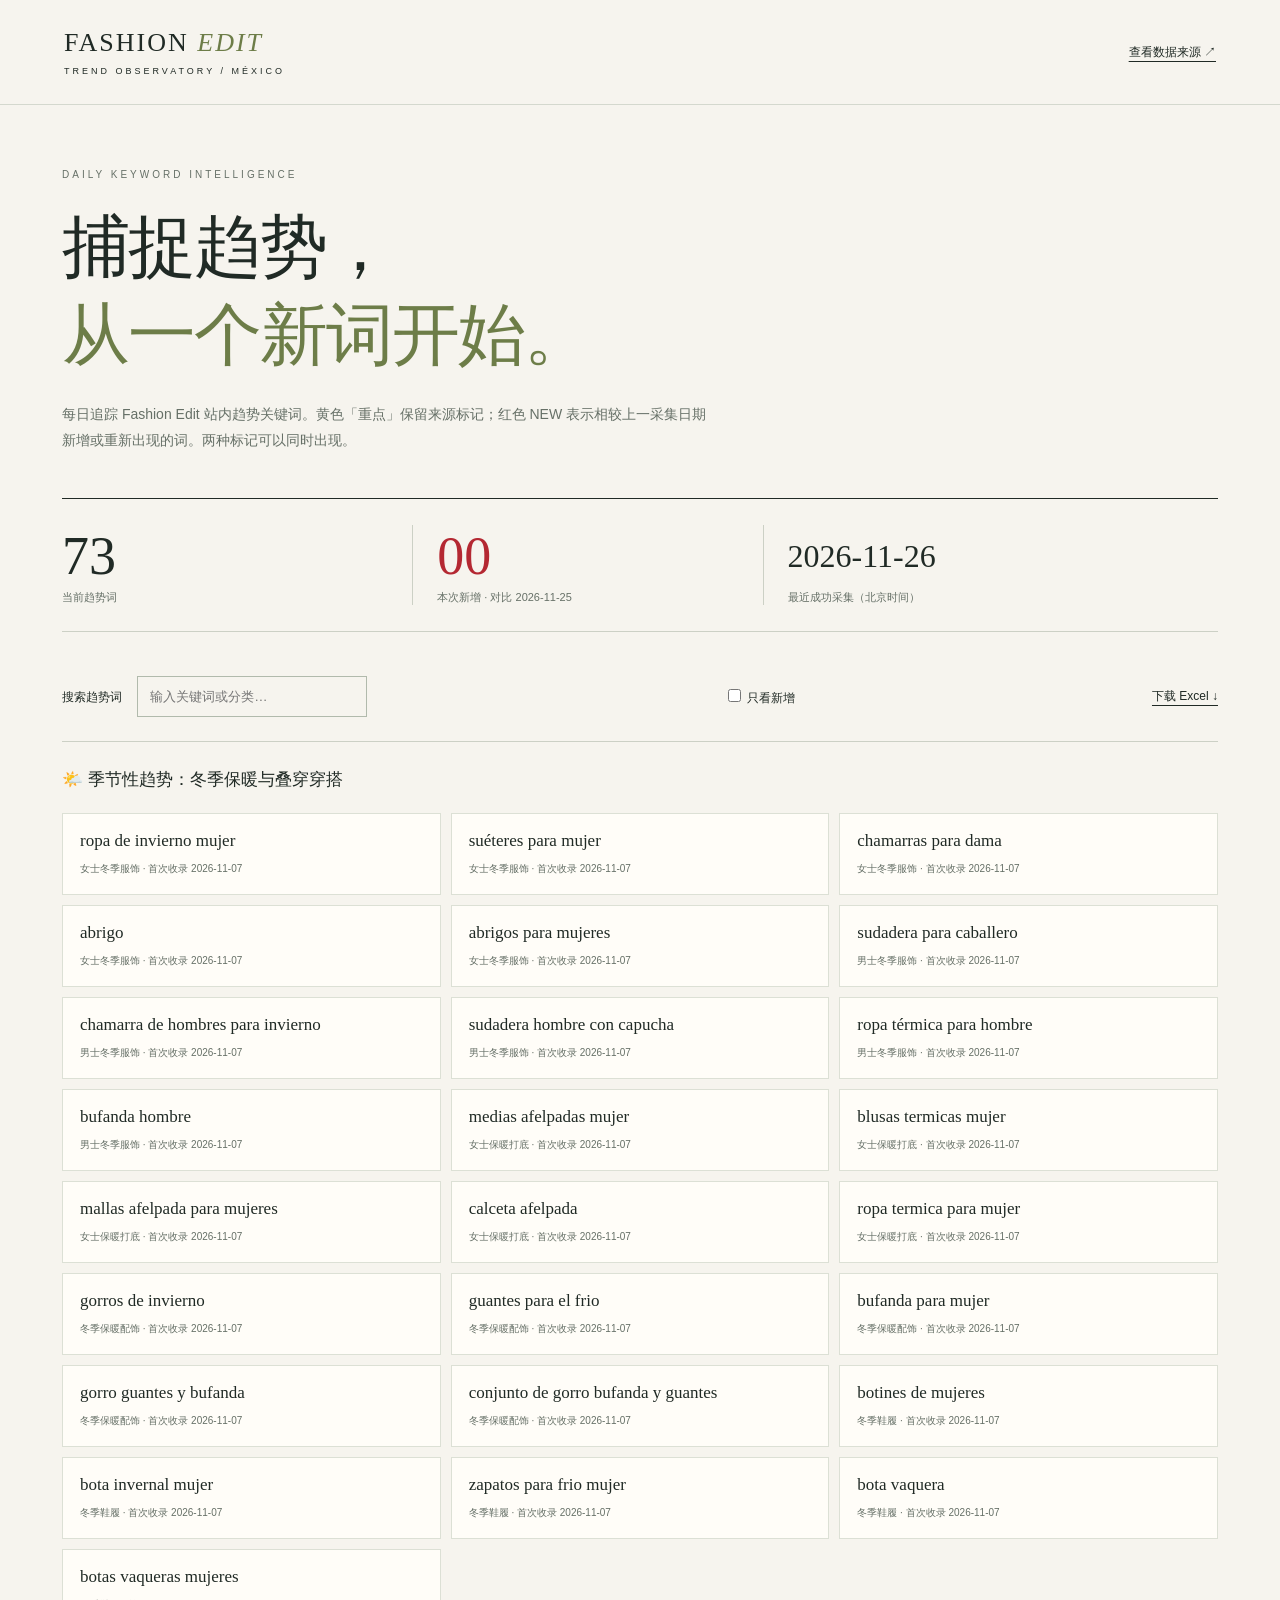
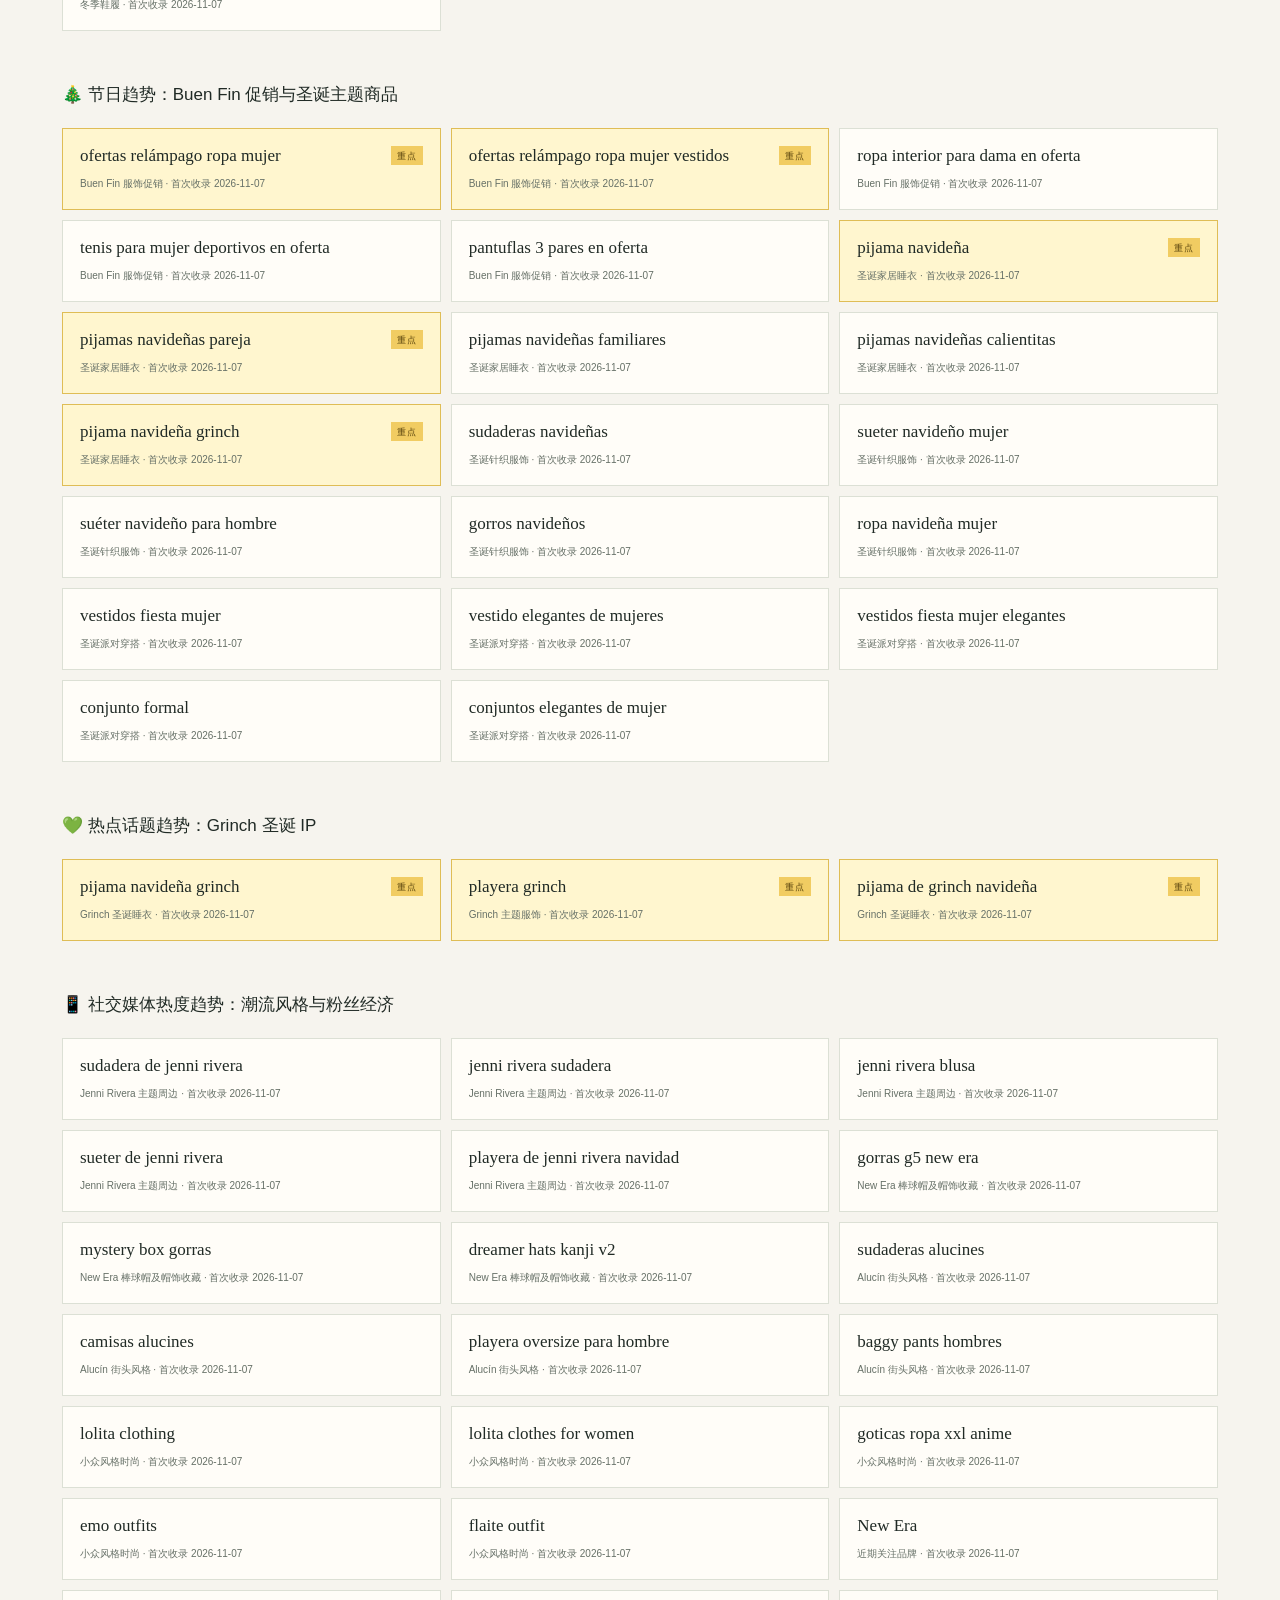
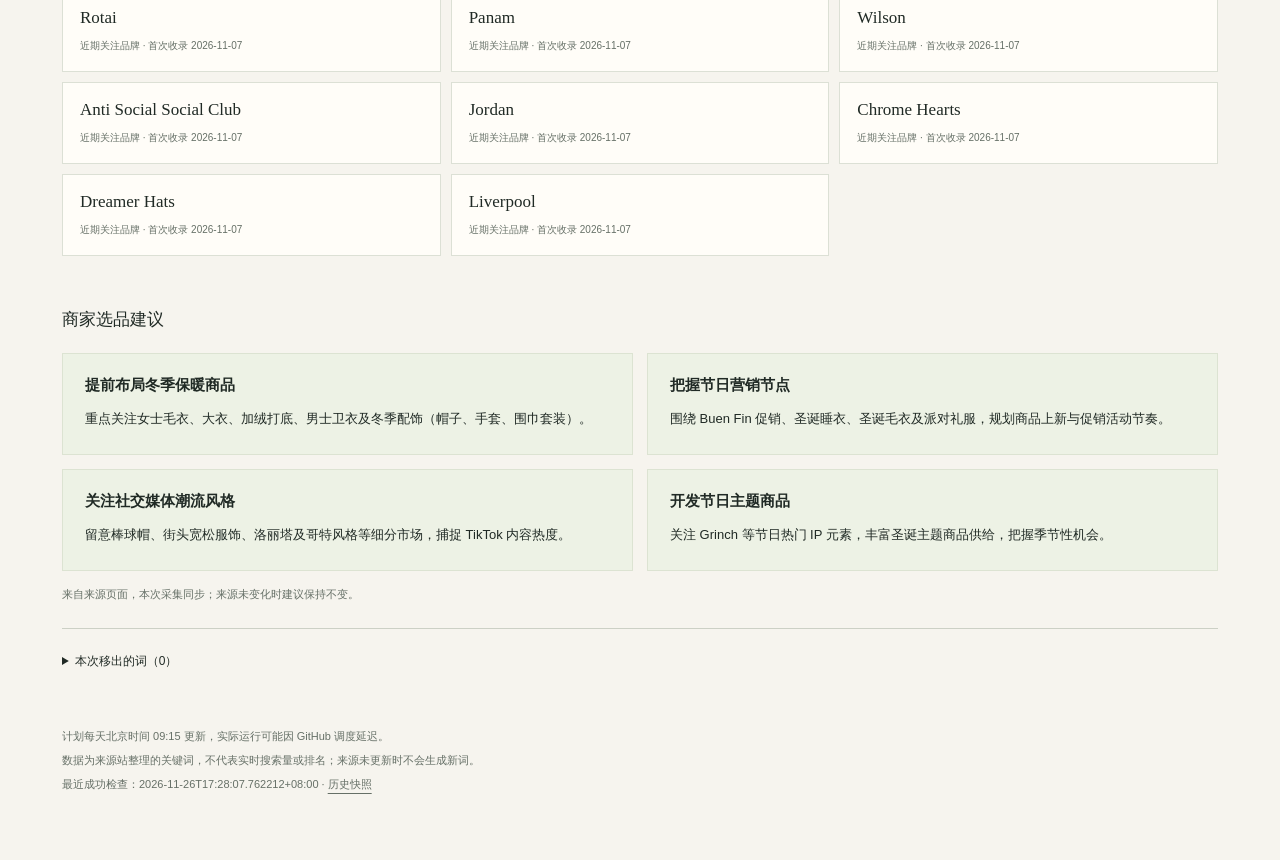
==== commit 83074aa9: "chore: update daily trend keywords" ====
--- a/docs/index.html
+++ b/docs/index.html
@@ -3,12 +3,12 @@
 <header><a href="./">FASHION <i>EDIT</i><small>TREND OBSERVATORY / MÉXICO</small></a><a href="https://fashion-edit-merchant.netlify.app/#trending" target="_blank" rel="noopener">查看数据来源 ↗</a></header>
 <main><div class="eyebrow">DAILY KEYWORD INTELLIGENCE</div><h1>捕捉趋势，<br><em>从一个新词开始。</em></h1>
 <p class="intro">每日追踪 Fashion Edit 站内趋势关键词。黄色「重点」保留来源标记；红色 NEW 表示相较上一采集日期新增或重新出现的词。两种标记可以同时出现。</p>
-<div class="stats"><div><strong>73</strong><span>当前趋势词</span></div><div><strong class="red">00</strong><span>本次新增 · 对比 2026-11-24</span></div><div><strong class="date">2026-11-25</strong><span>最近成功采集（北京时间）</span></div></div>
+<div class="stats"><div><strong>73</strong><span>当前趋势词</span></div><div><strong class="red">00</strong><span>本次新增 · 对比 2026-11-25</span></div><div><strong class="date">2026-11-26</strong><span>最近成功采集（北京时间）</span></div></div>
 <div class="controls"><label>搜索趋势词 <input id="search" type="search" placeholder="输入关键词或分类…"></label><label><input id="only-new" type="checkbox"> 只看新增</label><a href="data/trends.xlsx" download>下载 Excel ↓</a></div>
 <p id="empty" hidden>没有符合条件的趋势词。</p><section><h2>🌤️ 季节性趋势：冬季保暖与叠穿穿搭</h2><div class="terms"><article class="term"><div><span>ropa de invierno mujer</span></div><small>女士冬季服饰 · 首次收录 2026-11-07</small></article><article class="term"><div><span>suéteres para mujer</span></div><small>女士冬季服饰 · 首次收录 2026-11-07</small></article><article class="term"><div><span>chamarras para dama</span></div><small>女士冬季服饰 · 首次收录 2026-11-07</small></article><article class="term"><div><span>abrigo</span></div><small>女士冬季服饰 · 首次收录 2026-11-07</small></article><article class="term"><div><span>abrigos para mujeres</span></div><small>女士冬季服饰 · 首次收录 2026-11-07</small></article><article class="term"><div><span>sudadera para caballero</span></div><small>男士冬季服饰 · 首次收录 2026-11-07</small></article><article class="term"><div><span>chamarra de hombres para invierno</span></div><small>男士冬季服饰 · 首次收录 2026-11-07</small></article><article class="term"><div><span>sudadera hombre con capucha</span></div><small>男士冬季服饰 · 首次收录 2026-11-07</small></article><article class="term"><div><span>ropa térmica para hombre</span></div><small>男士冬季服饰 · 首次收录 2026-11-07</small></article><article class="term"><div><span>bufanda hombre</span></div><small>男士冬季服饰 · 首次收录 2026-11-07</small></article><article class="term"><div><span>medias afelpadas mujer</span></div><small>女士保暖打底 · 首次收录 2026-11-07</small></article><article class="term"><div><span>blusas termicas mujer</span></div><small>女士保暖打底 · 首次收录 2026-11-07</small></article><article class="term"><div><span>mallas afelpada para mujeres</span></div><small>女士保暖打底 · 首次收录 2026-11-07</small></article><article class="term"><div><span>calceta afelpada</span></div><small>女士保暖打底 · 首次收录 2026-11-07</small></article><article class="term"><div><span>ropa termica para mujer</span></div><small>女士保暖打底 · 首次收录 2026-11-07</small></article><article class="term"><div><span>gorros de invierno</span></div><small>冬季保暖配饰 · 首次收录 2026-11-07</small></article><article class="term"><div><span>guantes para el frio</span></div><small>冬季保暖配饰 · 首次收录 2026-11-07</small></article><article class="term"><div><span>bufanda para mujer</span></div><small>冬季保暖配饰 · 首次收录 2026-11-07</small></article><article class="term"><div><span>gorro guantes y bufanda</span></div><small>冬季保暖配饰 · 首次收录 2026-11-07</small></article><article class="term"><div><span>conjunto de gorro bufanda y guantes</span></div><small>冬季保暖配饰 · 首次收录 2026-11-07</small></article><article class="term"><div><span>botines de mujeres</span></div><small>冬季鞋履 · 首次收录 2026-11-07</small></article><article class="term"><div><span>bota invernal mujer</span></div><small>冬季鞋履 · 首次收录 2026-11-07</small></article><article class="term"><div><span>zapatos para frio mujer</span></div><small>冬季鞋履 · 首次收录 2026-11-07</small></article><article class="term"><div><span>bota vaquera</span></div><small>冬季鞋履 · 首次收录 2026-11-07</small></article><article class="term"><div><span>botas vaqueras mujeres</span></div><small>冬季鞋履 · 首次收录 2026-11-07</small></article></div></section><section><h2>🎄 节日趋势：Buen Fin 促销与圣诞主题商品</h2><div class="terms"><article class="term hot"><div><span>ofertas relámpago ropa mujer</span><b class="hot-badge">重点</b></div><small>Buen Fin 服饰促销 · 首次收录 2026-11-07</small></article><article class="term hot"><div><span>ofertas relámpago ropa mujer vestidos</span><b class="hot-badge">重点</b></div><small>Buen Fin 服饰促销 · 首次收录 2026-11-07</small></article><article class="term"><div><span>ropa interior para dama en oferta</span></div><small>Buen Fin 服饰促销 · 首次收录 2026-11-07</small></article><article class="term"><div><span>tenis para mujer deportivos en oferta</span></div><small>Buen Fin 服饰促销 · 首次收录 2026-11-07</small></article><article class="term"><div><span>pantuflas 3 pares en oferta</span></div><small>Buen Fin 服饰促销 · 首次收录 2026-11-07</small></article><article class="term hot"><div><span>pijama navideña</span><b class="hot-badge">重点</b></div><small>圣诞家居睡衣 · 首次收录 2026-11-07</small></article><article class="term hot"><div><span>pijamas navideñas pareja</span><b class="hot-badge">重点</b></div><small>圣诞家居睡衣 · 首次收录 2026-11-07</small></article><article class="term"><div><span>pijamas navideñas familiares</span></div><small>圣诞家居睡衣 · 首次收录 2026-11-07</small></article><article class="term"><div><span>pijamas navideñas calientitas</span></div><small>圣诞家居睡衣 · 首次收录 2026-11-07</small></article><article class="term hot"><div><span>pijama navideña grinch</span><b class="hot-badge">重点</b></div><small>圣诞家居睡衣 · 首次收录 2026-11-07</small></article><article class="term"><div><span>sudaderas navideñas</span></div><small>圣诞针织服饰 · 首次收录 2026-11-07</small></article><article class="term"><div><span>sueter navideño mujer</span></div><small>圣诞针织服饰 · 首次收录 2026-11-07</small></article><article class="term"><div><span>suéter navideño para hombre</span></div><small>圣诞针织服饰 · 首次收录 2026-11-07</small></article><article class="term"><div><span>gorros navideños</span></div><small>圣诞针织服饰 · 首次收录 2026-11-07</small></article><article class="term"><div><span>ropa navideña mujer</span></div><small>圣诞针织服饰 · 首次收录 2026-11-07</small></article><article class="term"><div><span>vestidos fiesta mujer</span></div><small>圣诞派对穿搭 · 首次收录 2026-11-07</small></article><article class="term"><div><span>vestido elegantes de mujeres</span></div><small>圣诞派对穿搭 · 首次收录 2026-11-07</small></article><article class="term"><div><span>vestidos fiesta mujer elegantes</span></div><small>圣诞派对穿搭 · 首次收录 2026-11-07</small></article><article class="term"><div><span>conjunto formal</span></div><small>圣诞派对穿搭 · 首次收录 2026-11-07</small></article><article class="term"><div><span>conjuntos elegantes de mujer</span></div><small>圣诞派对穿搭 · 首次收录 2026-11-07</small></article></div></section><section><h2>💚 热点话题趋势：Grinch 圣诞 IP</h2><div class="terms"><article class="term hot"><div><span>pijama navideña grinch</span><b class="hot-badge">重点</b></div><small>Grinch 圣诞睡衣 · 首次收录 2026-11-07</small></article><article class="term hot"><div><span>playera grinch</span><b class="hot-badge">重点</b></div><small>Grinch 主题服饰 · 首次收录 2026-11-07</small></article><article class="term hot"><div><span>pijama de grinch navideña</span><b class="hot-badge">重点</b></div><small>Grinch 圣诞睡衣 · 首次收录 2026-11-07</small></article></div></section><section><h2>📱 社交媒体热度趋势：潮流风格与粉丝经济</h2><div class="terms"><article class="term"><div><span>sudadera de jenni rivera</span></div><small>Jenni Rivera 主题周边 · 首次收录 2026-11-07</small></article><article class="term"><div><span>jenni rivera sudadera</span></div><small>Jenni Rivera 主题周边 · 首次收录 2026-11-07</small></article><article class="term"><div><span>jenni rivera blusa</span></div><small>Jenni Rivera 主题周边 · 首次收录 2026-11-07</small></article><article class="term"><div><span>sueter de jenni rivera</span></div><small>Jenni Rivera 主题周边 · 首次收录 2026-11-07</small></article><article class="term"><div><span>playera de jenni rivera navidad</span></div><small>Jenni Rivera 主题周边 · 首次收录 2026-11-07</small></article><article class="term"><div><span>gorras g5 new era</span></div><small>New Era 棒球帽及帽饰收藏 · 首次收录 2026-11-07</small></article><article class="term"><div><span>mystery box gorras</span></div><small>New Era 棒球帽及帽饰收藏 · 首次收录 2026-11-07</small></article><article class="term"><div><span>dreamer hats kanji v2</span></div><small>New Era 棒球帽及帽饰收藏 · 首次收录 2026-11-07</small></article><article class="term"><div><span>sudaderas alucines</span></div><small>Alucín 街头风格 · 首次收录 2026-11-07</small></article><article class="term"><div><span>camisas alucines</span></div><small>Alucín 街头风格 · 首次收录 2026-11-07</small></article><article class="term"><div><span>playera oversize para hombre</span></div><small>Alucín 街头风格 · 首次收录 2026-11-07</small></article><article class="term"><div><span>baggy pants hombres</span></div><small>Alucín 街头风格 · 首次收录 2026-11-07</small></article><article class="term"><div><span>lolita clothing</span></div><small>小众风格时尚 · 首次收录 2026-11-07</small></article><article class="term"><div><span>lolita clothes for women</span></div><small>小众风格时尚 · 首次收录 2026-11-07</small></article><article class="term"><div><span>goticas ropa xxl anime</span></div><small>小众风格时尚 · 首次收录 2026-11-07</small></article><article class="term"><div><span>emo outfits</span></div><small>小众风格时尚 · 首次收录 2026-11-07</small></article><article class="term"><div><span>flaite outfit</span></div><small>小众风格时尚 · 首次收录 2026-11-07</small></article><article class="term"><div><span>New Era</span></div><small>近期关注品牌 · 首次收录 2026-11-07</small></article><article class="term"><div><span>Rotai</span></div><small>近期关注品牌 · 首次收录 2026-11-07</small></article><article class="term"><div><span>Panam</span></div><small>近期关注品牌 · 首次收录 2026-11-07</small></article><article class="term"><div><span>Wilson</span></div><small>近期关注品牌 · 首次收录 2026-11-07</small></article><article class="term"><div><span>Anti Social Social Club</span></div><small>近期关注品牌 · 首次收录 2026-11-07</small></article><article class="term"><div><span>Jordan</span></div><small>近期关注品牌 · 首次收录 2026-11-07</small></article><article class="term"><div><span>Chrome Hearts</span></div><small>近期关注品牌 · 首次收录 2026-11-07</small></article><article class="term"><div><span>Dreamer Hats</span></div><small>近期关注品牌 · 首次收录 2026-11-07</small></article><article class="term"><div><span>Liverpool</span></div><small>近期关注品牌 · 首次收录 2026-11-07</small></article></div></section>
 <section class="advice"><h2>商家选品建议</h2><div class="suggestions"><article class="suggestion"><h3>提前布局冬季保暖商品</h3><p>重点关注女士毛衣、大衣、加绒打底、男士卫衣及冬季配饰（帽子、手套、围巾套装）。</p></article><article class="suggestion"><h3>把握节日营销节点</h3><p>围绕 Buen Fin 促销、圣诞睡衣、圣诞毛衣及派对礼服，规划商品上新与促销活动节奏。</p></article><article class="suggestion"><h3>关注社交媒体潮流风格</h3><p>留意棒球帽、街头宽松服饰、洛丽塔及哥特风格等细分市场，捕捉 TikTok 内容热度。</p></article><article class="suggestion"><h3>开发节日主题商品</h3><p>关注 Grinch 等节日热门 IP 元素，丰富圣诞主题商品供给，把握季节性机会。</p></article></div><small>来自来源页面，本次采集同步；来源未变化时建议保持不变。</small></section>
 <details><summary>本次移出的词（0）</summary><p>暂无</p></details>
-<footer>计划每天北京时间 09:15 更新，实际运行可能因 GitHub 调度延迟。<br>数据为来源站整理的关键词，不代表实时搜索量或排名；来源未更新时不会生成新词。<br>最近成功检查：2026-11-25T17:47:35.913233+08:00 · <a href="data/history.json">历史快照</a></footer></main>
+<footer>计划每天北京时间 09:15 更新，实际运行可能因 GitHub 调度延迟。<br>数据为来源站整理的关键词，不代表实时搜索量或排名；来源未更新时不会生成新词。<br>最近成功检查：2026-11-26T17:28:07.762212+08:00 · <a href="data/history.json">历史快照</a></footer></main>
 <script>
 const search=document.querySelector('#search'),only=document.querySelector('#only-new');
 function filter(){let total=0;document.querySelectorAll('section:not(.advice)').forEach(section=>{let visible=0;section.querySelectorAll('.term').forEach(term=>{term.hidden=!(term.textContent.toLocaleLowerCase().includes(search.value.toLocaleLowerCase())&&(!only.checked||term.classList.contains('new')));if(!term.hidden)visible++;});section.hidden=!visible;total+=visible;});document.querySelector('#empty').hidden=total>0;}
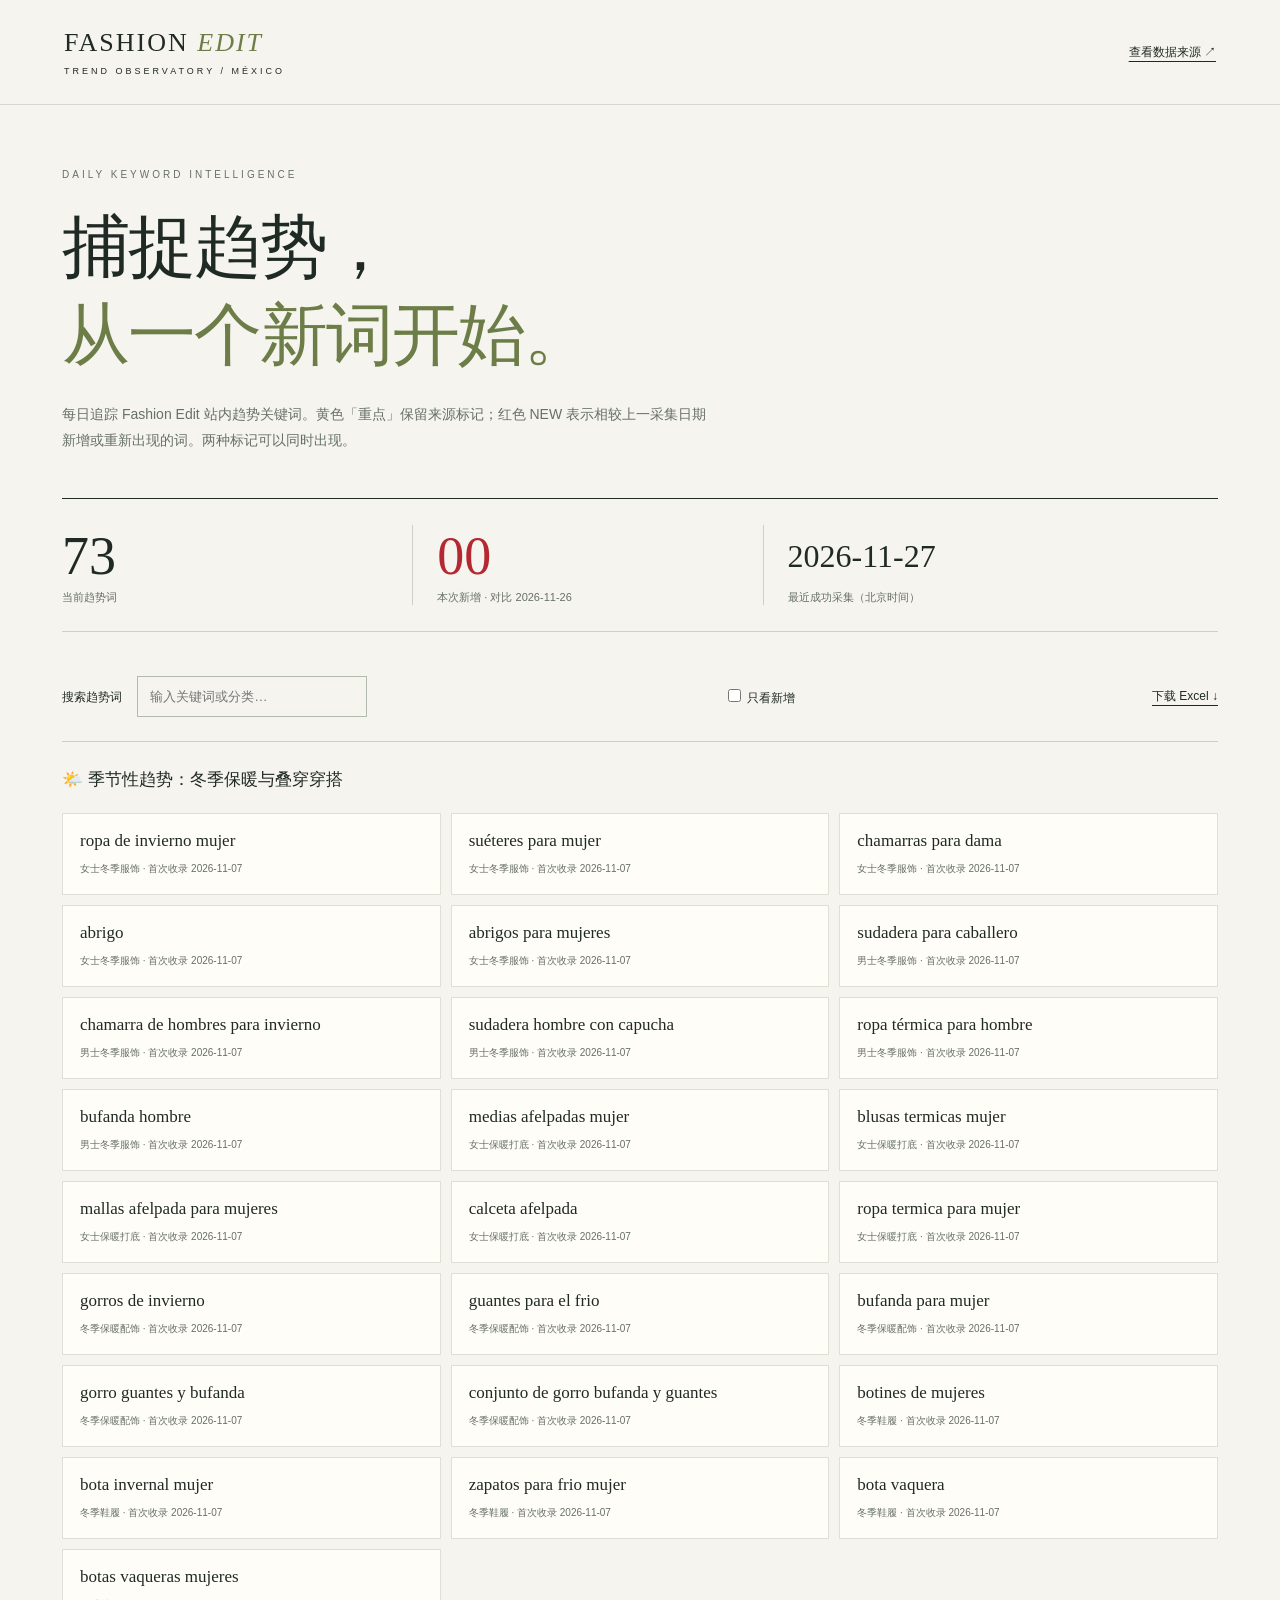
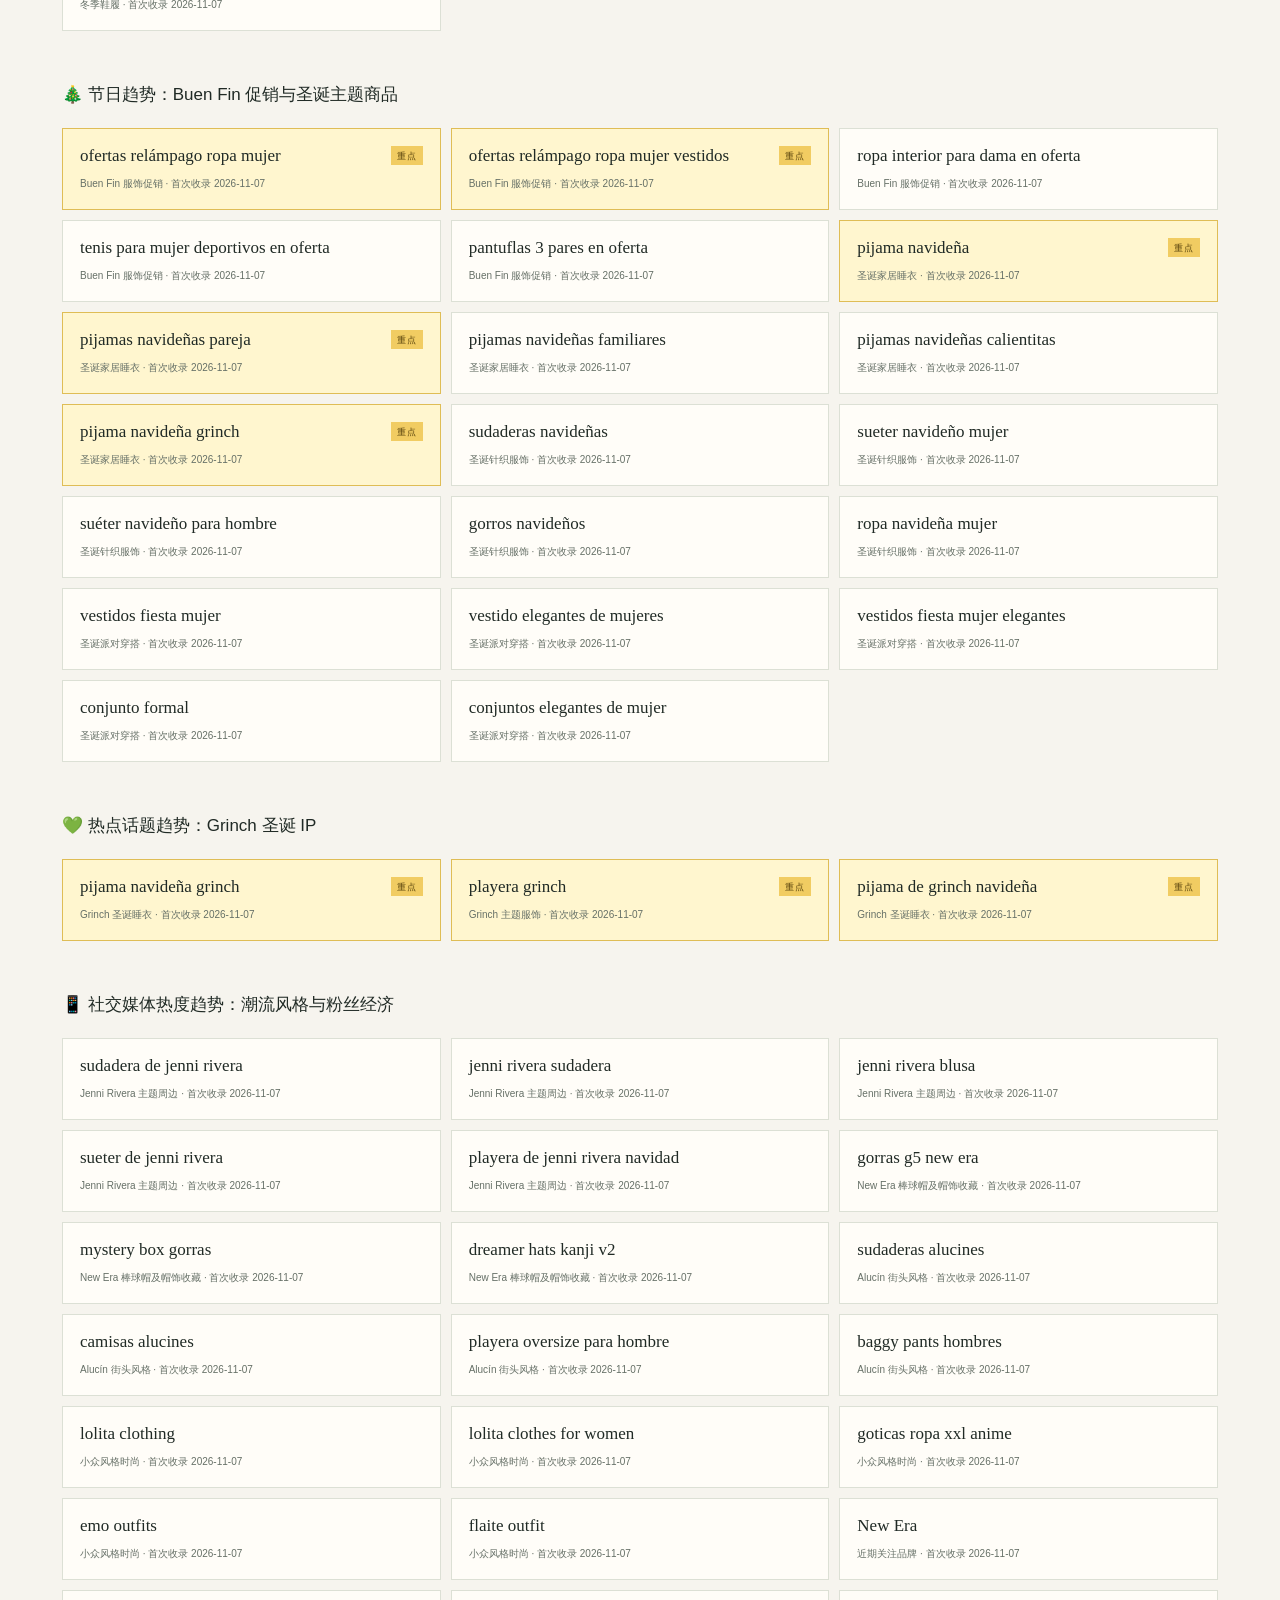
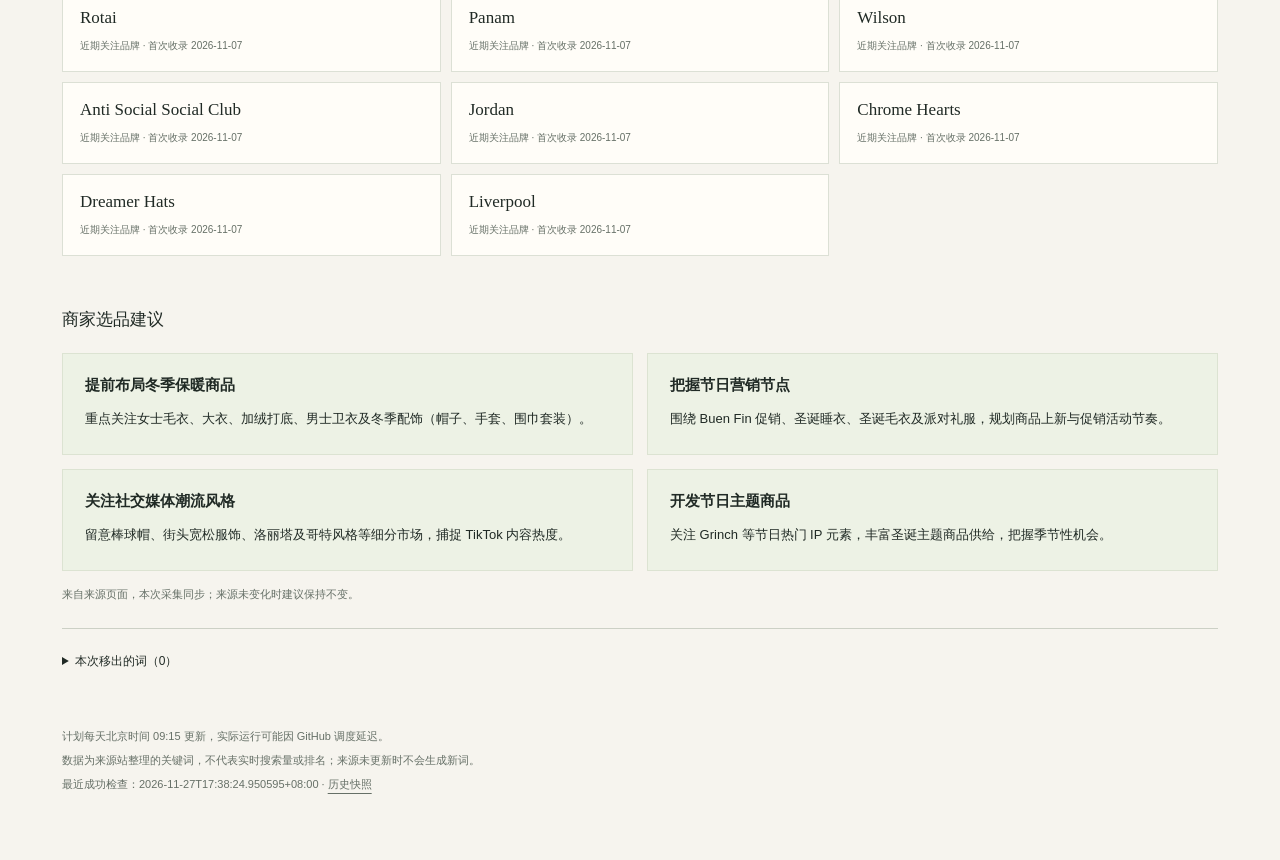
==== commit 50fd4308: "chore: update daily trend keywords" ====
--- a/docs/index.html
+++ b/docs/index.html
@@ -3,12 +3,12 @@
 <header><a href="./">FASHION <i>EDIT</i><small>TREND OBSERVATORY / MÉXICO</small></a><a href="https://fashion-edit-merchant.netlify.app/#trending" target="_blank" rel="noopener">查看数据来源 ↗</a></header>
 <main><div class="eyebrow">DAILY KEYWORD INTELLIGENCE</div><h1>捕捉趋势，<br><em>从一个新词开始。</em></h1>
 <p class="intro">每日追踪 Fashion Edit 站内趋势关键词。黄色「重点」保留来源标记；红色 NEW 表示相较上一采集日期新增或重新出现的词。两种标记可以同时出现。</p>
-<div class="stats"><div><strong>73</strong><span>当前趋势词</span></div><div><strong class="red">00</strong><span>本次新增 · 对比 2026-11-25</span></div><div><strong class="date">2026-11-26</strong><span>最近成功采集（北京时间）</span></div></div>
+<div class="stats"><div><strong>73</strong><span>当前趋势词</span></div><div><strong class="red">00</strong><span>本次新增 · 对比 2026-11-26</span></div><div><strong class="date">2026-11-27</strong><span>最近成功采集（北京时间）</span></div></div>
 <div class="controls"><label>搜索趋势词 <input id="search" type="search" placeholder="输入关键词或分类…"></label><label><input id="only-new" type="checkbox"> 只看新增</label><a href="data/trends.xlsx" download>下载 Excel ↓</a></div>
 <p id="empty" hidden>没有符合条件的趋势词。</p><section><h2>🌤️ 季节性趋势：冬季保暖与叠穿穿搭</h2><div class="terms"><article class="term"><div><span>ropa de invierno mujer</span></div><small>女士冬季服饰 · 首次收录 2026-11-07</small></article><article class="term"><div><span>suéteres para mujer</span></div><small>女士冬季服饰 · 首次收录 2026-11-07</small></article><article class="term"><div><span>chamarras para dama</span></div><small>女士冬季服饰 · 首次收录 2026-11-07</small></article><article class="term"><div><span>abrigo</span></div><small>女士冬季服饰 · 首次收录 2026-11-07</small></article><article class="term"><div><span>abrigos para mujeres</span></div><small>女士冬季服饰 · 首次收录 2026-11-07</small></article><article class="term"><div><span>sudadera para caballero</span></div><small>男士冬季服饰 · 首次收录 2026-11-07</small></article><article class="term"><div><span>chamarra de hombres para invierno</span></div><small>男士冬季服饰 · 首次收录 2026-11-07</small></article><article class="term"><div><span>sudadera hombre con capucha</span></div><small>男士冬季服饰 · 首次收录 2026-11-07</small></article><article class="term"><div><span>ropa térmica para hombre</span></div><small>男士冬季服饰 · 首次收录 2026-11-07</small></article><article class="term"><div><span>bufanda hombre</span></div><small>男士冬季服饰 · 首次收录 2026-11-07</small></article><article class="term"><div><span>medias afelpadas mujer</span></div><small>女士保暖打底 · 首次收录 2026-11-07</small></article><article class="term"><div><span>blusas termicas mujer</span></div><small>女士保暖打底 · 首次收录 2026-11-07</small></article><article class="term"><div><span>mallas afelpada para mujeres</span></div><small>女士保暖打底 · 首次收录 2026-11-07</small></article><article class="term"><div><span>calceta afelpada</span></div><small>女士保暖打底 · 首次收录 2026-11-07</small></article><article class="term"><div><span>ropa termica para mujer</span></div><small>女士保暖打底 · 首次收录 2026-11-07</small></article><article class="term"><div><span>gorros de invierno</span></div><small>冬季保暖配饰 · 首次收录 2026-11-07</small></article><article class="term"><div><span>guantes para el frio</span></div><small>冬季保暖配饰 · 首次收录 2026-11-07</small></article><article class="term"><div><span>bufanda para mujer</span></div><small>冬季保暖配饰 · 首次收录 2026-11-07</small></article><article class="term"><div><span>gorro guantes y bufanda</span></div><small>冬季保暖配饰 · 首次收录 2026-11-07</small></article><article class="term"><div><span>conjunto de gorro bufanda y guantes</span></div><small>冬季保暖配饰 · 首次收录 2026-11-07</small></article><article class="term"><div><span>botines de mujeres</span></div><small>冬季鞋履 · 首次收录 2026-11-07</small></article><article class="term"><div><span>bota invernal mujer</span></div><small>冬季鞋履 · 首次收录 2026-11-07</small></article><article class="term"><div><span>zapatos para frio mujer</span></div><small>冬季鞋履 · 首次收录 2026-11-07</small></article><article class="term"><div><span>bota vaquera</span></div><small>冬季鞋履 · 首次收录 2026-11-07</small></article><article class="term"><div><span>botas vaqueras mujeres</span></div><small>冬季鞋履 · 首次收录 2026-11-07</small></article></div></section><section><h2>🎄 节日趋势：Buen Fin 促销与圣诞主题商品</h2><div class="terms"><article class="term hot"><div><span>ofertas relámpago ropa mujer</span><b class="hot-badge">重点</b></div><small>Buen Fin 服饰促销 · 首次收录 2026-11-07</small></article><article class="term hot"><div><span>ofertas relámpago ropa mujer vestidos</span><b class="hot-badge">重点</b></div><small>Buen Fin 服饰促销 · 首次收录 2026-11-07</small></article><article class="term"><div><span>ropa interior para dama en oferta</span></div><small>Buen Fin 服饰促销 · 首次收录 2026-11-07</small></article><article class="term"><div><span>tenis para mujer deportivos en oferta</span></div><small>Buen Fin 服饰促销 · 首次收录 2026-11-07</small></article><article class="term"><div><span>pantuflas 3 pares en oferta</span></div><small>Buen Fin 服饰促销 · 首次收录 2026-11-07</small></article><article class="term hot"><div><span>pijama navideña</span><b class="hot-badge">重点</b></div><small>圣诞家居睡衣 · 首次收录 2026-11-07</small></article><article class="term hot"><div><span>pijamas navideñas pareja</span><b class="hot-badge">重点</b></div><small>圣诞家居睡衣 · 首次收录 2026-11-07</small></article><article class="term"><div><span>pijamas navideñas familiares</span></div><small>圣诞家居睡衣 · 首次收录 2026-11-07</small></article><article class="term"><div><span>pijamas navideñas calientitas</span></div><small>圣诞家居睡衣 · 首次收录 2026-11-07</small></article><article class="term hot"><div><span>pijama navideña grinch</span><b class="hot-badge">重点</b></div><small>圣诞家居睡衣 · 首次收录 2026-11-07</small></article><article class="term"><div><span>sudaderas navideñas</span></div><small>圣诞针织服饰 · 首次收录 2026-11-07</small></article><article class="term"><div><span>sueter navideño mujer</span></div><small>圣诞针织服饰 · 首次收录 2026-11-07</small></article><article class="term"><div><span>suéter navideño para hombre</span></div><small>圣诞针织服饰 · 首次收录 2026-11-07</small></article><article class="term"><div><span>gorros navideños</span></div><small>圣诞针织服饰 · 首次收录 2026-11-07</small></article><article class="term"><div><span>ropa navideña mujer</span></div><small>圣诞针织服饰 · 首次收录 2026-11-07</small></article><article class="term"><div><span>vestidos fiesta mujer</span></div><small>圣诞派对穿搭 · 首次收录 2026-11-07</small></article><article class="term"><div><span>vestido elegantes de mujeres</span></div><small>圣诞派对穿搭 · 首次收录 2026-11-07</small></article><article class="term"><div><span>vestidos fiesta mujer elegantes</span></div><small>圣诞派对穿搭 · 首次收录 2026-11-07</small></article><article class="term"><div><span>conjunto formal</span></div><small>圣诞派对穿搭 · 首次收录 2026-11-07</small></article><article class="term"><div><span>conjuntos elegantes de mujer</span></div><small>圣诞派对穿搭 · 首次收录 2026-11-07</small></article></div></section><section><h2>💚 热点话题趋势：Grinch 圣诞 IP</h2><div class="terms"><article class="term hot"><div><span>pijama navideña grinch</span><b class="hot-badge">重点</b></div><small>Grinch 圣诞睡衣 · 首次收录 2026-11-07</small></article><article class="term hot"><div><span>playera grinch</span><b class="hot-badge">重点</b></div><small>Grinch 主题服饰 · 首次收录 2026-11-07</small></article><article class="term hot"><div><span>pijama de grinch navideña</span><b class="hot-badge">重点</b></div><small>Grinch 圣诞睡衣 · 首次收录 2026-11-07</small></article></div></section><section><h2>📱 社交媒体热度趋势：潮流风格与粉丝经济</h2><div class="terms"><article class="term"><div><span>sudadera de jenni rivera</span></div><small>Jenni Rivera 主题周边 · 首次收录 2026-11-07</small></article><article class="term"><div><span>jenni rivera sudadera</span></div><small>Jenni Rivera 主题周边 · 首次收录 2026-11-07</small></article><article class="term"><div><span>jenni rivera blusa</span></div><small>Jenni Rivera 主题周边 · 首次收录 2026-11-07</small></article><article class="term"><div><span>sueter de jenni rivera</span></div><small>Jenni Rivera 主题周边 · 首次收录 2026-11-07</small></article><article class="term"><div><span>playera de jenni rivera navidad</span></div><small>Jenni Rivera 主题周边 · 首次收录 2026-11-07</small></article><article class="term"><div><span>gorras g5 new era</span></div><small>New Era 棒球帽及帽饰收藏 · 首次收录 2026-11-07</small></article><article class="term"><div><span>mystery box gorras</span></div><small>New Era 棒球帽及帽饰收藏 · 首次收录 2026-11-07</small></article><article class="term"><div><span>dreamer hats kanji v2</span></div><small>New Era 棒球帽及帽饰收藏 · 首次收录 2026-11-07</small></article><article class="term"><div><span>sudaderas alucines</span></div><small>Alucín 街头风格 · 首次收录 2026-11-07</small></article><article class="term"><div><span>camisas alucines</span></div><small>Alucín 街头风格 · 首次收录 2026-11-07</small></article><article class="term"><div><span>playera oversize para hombre</span></div><small>Alucín 街头风格 · 首次收录 2026-11-07</small></article><article class="term"><div><span>baggy pants hombres</span></div><small>Alucín 街头风格 · 首次收录 2026-11-07</small></article><article class="term"><div><span>lolita clothing</span></div><small>小众风格时尚 · 首次收录 2026-11-07</small></article><article class="term"><div><span>lolita clothes for women</span></div><small>小众风格时尚 · 首次收录 2026-11-07</small></article><article class="term"><div><span>goticas ropa xxl anime</span></div><small>小众风格时尚 · 首次收录 2026-11-07</small></article><article class="term"><div><span>emo outfits</span></div><small>小众风格时尚 · 首次收录 2026-11-07</small></article><article class="term"><div><span>flaite outfit</span></div><small>小众风格时尚 · 首次收录 2026-11-07</small></article><article class="term"><div><span>New Era</span></div><small>近期关注品牌 · 首次收录 2026-11-07</small></article><article class="term"><div><span>Rotai</span></div><small>近期关注品牌 · 首次收录 2026-11-07</small></article><article class="term"><div><span>Panam</span></div><small>近期关注品牌 · 首次收录 2026-11-07</small></article><article class="term"><div><span>Wilson</span></div><small>近期关注品牌 · 首次收录 2026-11-07</small></article><article class="term"><div><span>Anti Social Social Club</span></div><small>近期关注品牌 · 首次收录 2026-11-07</small></article><article class="term"><div><span>Jordan</span></div><small>近期关注品牌 · 首次收录 2026-11-07</small></article><article class="term"><div><span>Chrome Hearts</span></div><small>近期关注品牌 · 首次收录 2026-11-07</small></article><article class="term"><div><span>Dreamer Hats</span></div><small>近期关注品牌 · 首次收录 2026-11-07</small></article><article class="term"><div><span>Liverpool</span></div><small>近期关注品牌 · 首次收录 2026-11-07</small></article></div></section>
 <section class="advice"><h2>商家选品建议</h2><div class="suggestions"><article class="suggestion"><h3>提前布局冬季保暖商品</h3><p>重点关注女士毛衣、大衣、加绒打底、男士卫衣及冬季配饰（帽子、手套、围巾套装）。</p></article><article class="suggestion"><h3>把握节日营销节点</h3><p>围绕 Buen Fin 促销、圣诞睡衣、圣诞毛衣及派对礼服，规划商品上新与促销活动节奏。</p></article><article class="suggestion"><h3>关注社交媒体潮流风格</h3><p>留意棒球帽、街头宽松服饰、洛丽塔及哥特风格等细分市场，捕捉 TikTok 内容热度。</p></article><article class="suggestion"><h3>开发节日主题商品</h3><p>关注 Grinch 等节日热门 IP 元素，丰富圣诞主题商品供给，把握季节性机会。</p></article></div><small>来自来源页面，本次采集同步；来源未变化时建议保持不变。</small></section>
 <details><summary>本次移出的词（0）</summary><p>暂无</p></details>
-<footer>计划每天北京时间 09:15 更新，实际运行可能因 GitHub 调度延迟。<br>数据为来源站整理的关键词，不代表实时搜索量或排名；来源未更新时不会生成新词。<br>最近成功检查：2026-11-26T17:28:07.762212+08:00 · <a href="data/history.json">历史快照</a></footer></main>
+<footer>计划每天北京时间 09:15 更新，实际运行可能因 GitHub 调度延迟。<br>数据为来源站整理的关键词，不代表实时搜索量或排名；来源未更新时不会生成新词。<br>最近成功检查：2026-11-27T17:38:24.950595+08:00 · <a href="data/history.json">历史快照</a></footer></main>
 <script>
 const search=document.querySelector('#search'),only=document.querySelector('#only-new');
 function filter(){let total=0;document.querySelectorAll('section:not(.advice)').forEach(section=>{let visible=0;section.querySelectorAll('.term').forEach(term=>{term.hidden=!(term.textContent.toLocaleLowerCase().includes(search.value.toLocaleLowerCase())&&(!only.checked||term.classList.contains('new')));if(!term.hidden)visible++;});section.hidden=!visible;total+=visible;});document.querySelector('#empty').hidden=total>0;}
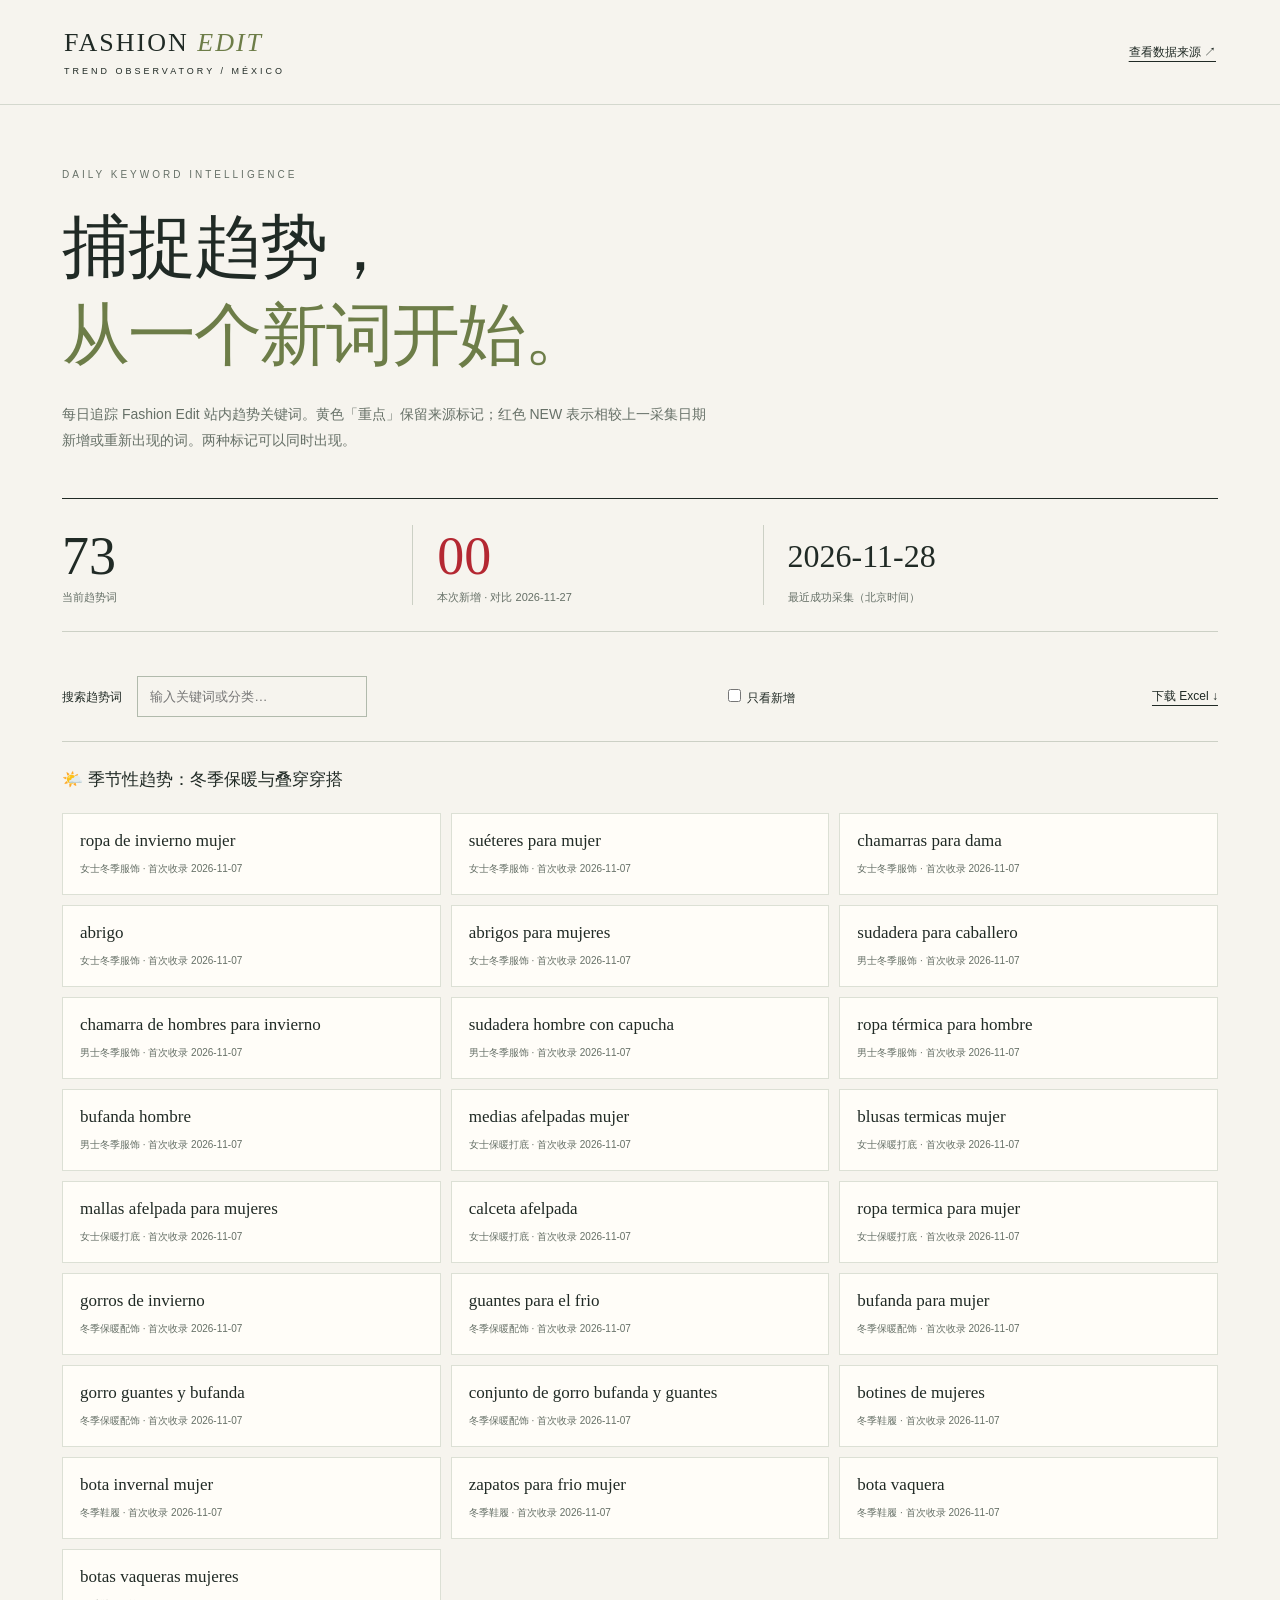
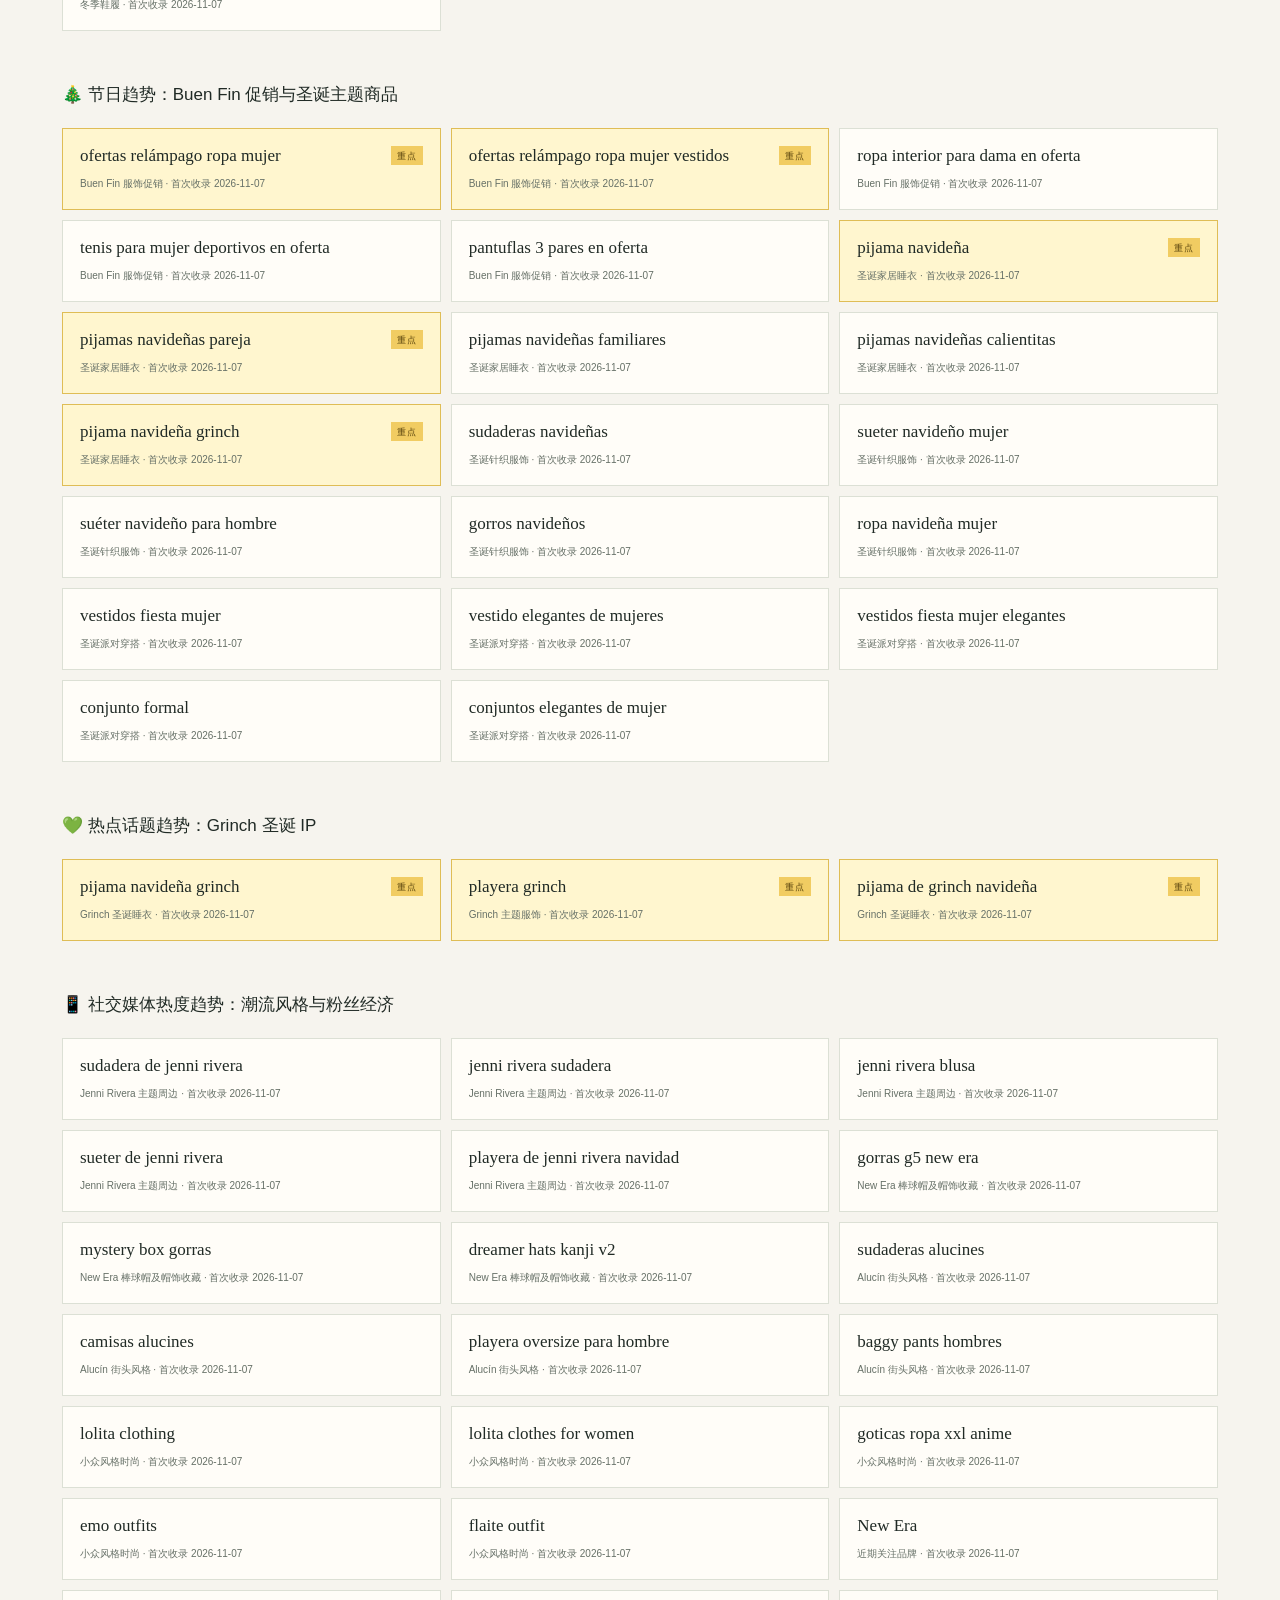
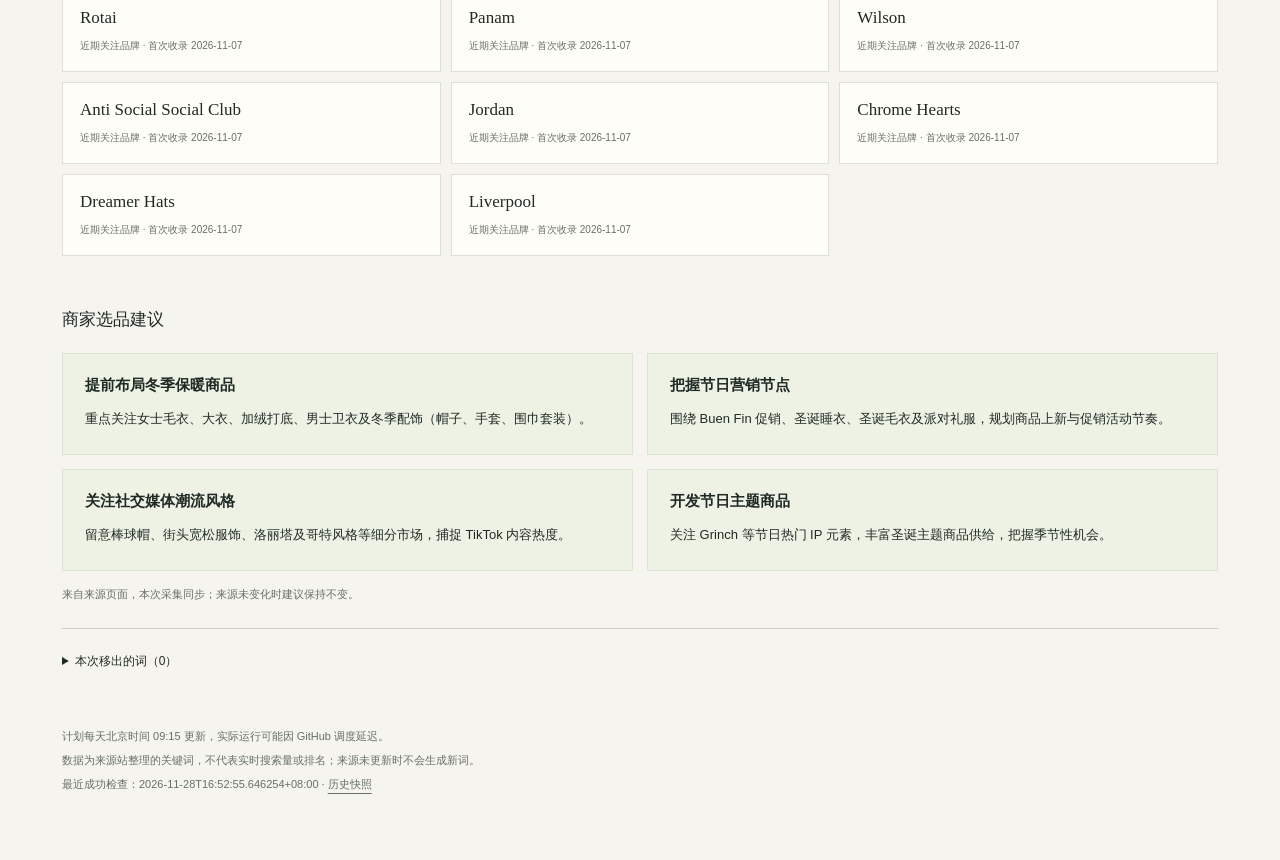
==== commit e96cf2e0: "chore: update daily trend keywords" ====
--- a/docs/index.html
+++ b/docs/index.html
@@ -3,12 +3,12 @@
 <header><a href="./">FASHION <i>EDIT</i><small>TREND OBSERVATORY / MÉXICO</small></a><a href="https://fashion-edit-merchant.netlify.app/#trending" target="_blank" rel="noopener">查看数据来源 ↗</a></header>
 <main><div class="eyebrow">DAILY KEYWORD INTELLIGENCE</div><h1>捕捉趋势，<br><em>从一个新词开始。</em></h1>
 <p class="intro">每日追踪 Fashion Edit 站内趋势关键词。黄色「重点」保留来源标记；红色 NEW 表示相较上一采集日期新增或重新出现的词。两种标记可以同时出现。</p>
-<div class="stats"><div><strong>73</strong><span>当前趋势词</span></div><div><strong class="red">00</strong><span>本次新增 · 对比 2026-11-26</span></div><div><strong class="date">2026-11-27</strong><span>最近成功采集（北京时间）</span></div></div>
+<div class="stats"><div><strong>73</strong><span>当前趋势词</span></div><div><strong class="red">00</strong><span>本次新增 · 对比 2026-11-27</span></div><div><strong class="date">2026-11-28</strong><span>最近成功采集（北京时间）</span></div></div>
 <div class="controls"><label>搜索趋势词 <input id="search" type="search" placeholder="输入关键词或分类…"></label><label><input id="only-new" type="checkbox"> 只看新增</label><a href="data/trends.xlsx" download>下载 Excel ↓</a></div>
 <p id="empty" hidden>没有符合条件的趋势词。</p><section><h2>🌤️ 季节性趋势：冬季保暖与叠穿穿搭</h2><div class="terms"><article class="term"><div><span>ropa de invierno mujer</span></div><small>女士冬季服饰 · 首次收录 2026-11-07</small></article><article class="term"><div><span>suéteres para mujer</span></div><small>女士冬季服饰 · 首次收录 2026-11-07</small></article><article class="term"><div><span>chamarras para dama</span></div><small>女士冬季服饰 · 首次收录 2026-11-07</small></article><article class="term"><div><span>abrigo</span></div><small>女士冬季服饰 · 首次收录 2026-11-07</small></article><article class="term"><div><span>abrigos para mujeres</span></div><small>女士冬季服饰 · 首次收录 2026-11-07</small></article><article class="term"><div><span>sudadera para caballero</span></div><small>男士冬季服饰 · 首次收录 2026-11-07</small></article><article class="term"><div><span>chamarra de hombres para invierno</span></div><small>男士冬季服饰 · 首次收录 2026-11-07</small></article><article class="term"><div><span>sudadera hombre con capucha</span></div><small>男士冬季服饰 · 首次收录 2026-11-07</small></article><article class="term"><div><span>ropa térmica para hombre</span></div><small>男士冬季服饰 · 首次收录 2026-11-07</small></article><article class="term"><div><span>bufanda hombre</span></div><small>男士冬季服饰 · 首次收录 2026-11-07</small></article><article class="term"><div><span>medias afelpadas mujer</span></div><small>女士保暖打底 · 首次收录 2026-11-07</small></article><article class="term"><div><span>blusas termicas mujer</span></div><small>女士保暖打底 · 首次收录 2026-11-07</small></article><article class="term"><div><span>mallas afelpada para mujeres</span></div><small>女士保暖打底 · 首次收录 2026-11-07</small></article><article class="term"><div><span>calceta afelpada</span></div><small>女士保暖打底 · 首次收录 2026-11-07</small></article><article class="term"><div><span>ropa termica para mujer</span></div><small>女士保暖打底 · 首次收录 2026-11-07</small></article><article class="term"><div><span>gorros de invierno</span></div><small>冬季保暖配饰 · 首次收录 2026-11-07</small></article><article class="term"><div><span>guantes para el frio</span></div><small>冬季保暖配饰 · 首次收录 2026-11-07</small></article><article class="term"><div><span>bufanda para mujer</span></div><small>冬季保暖配饰 · 首次收录 2026-11-07</small></article><article class="term"><div><span>gorro guantes y bufanda</span></div><small>冬季保暖配饰 · 首次收录 2026-11-07</small></article><article class="term"><div><span>conjunto de gorro bufanda y guantes</span></div><small>冬季保暖配饰 · 首次收录 2026-11-07</small></article><article class="term"><div><span>botines de mujeres</span></div><small>冬季鞋履 · 首次收录 2026-11-07</small></article><article class="term"><div><span>bota invernal mujer</span></div><small>冬季鞋履 · 首次收录 2026-11-07</small></article><article class="term"><div><span>zapatos para frio mujer</span></div><small>冬季鞋履 · 首次收录 2026-11-07</small></article><article class="term"><div><span>bota vaquera</span></div><small>冬季鞋履 · 首次收录 2026-11-07</small></article><article class="term"><div><span>botas vaqueras mujeres</span></div><small>冬季鞋履 · 首次收录 2026-11-07</small></article></div></section><section><h2>🎄 节日趋势：Buen Fin 促销与圣诞主题商品</h2><div class="terms"><article class="term hot"><div><span>ofertas relámpago ropa mujer</span><b class="hot-badge">重点</b></div><small>Buen Fin 服饰促销 · 首次收录 2026-11-07</small></article><article class="term hot"><div><span>ofertas relámpago ropa mujer vestidos</span><b class="hot-badge">重点</b></div><small>Buen Fin 服饰促销 · 首次收录 2026-11-07</small></article><article class="term"><div><span>ropa interior para dama en oferta</span></div><small>Buen Fin 服饰促销 · 首次收录 2026-11-07</small></article><article class="term"><div><span>tenis para mujer deportivos en oferta</span></div><small>Buen Fin 服饰促销 · 首次收录 2026-11-07</small></article><article class="term"><div><span>pantuflas 3 pares en oferta</span></div><small>Buen Fin 服饰促销 · 首次收录 2026-11-07</small></article><article class="term hot"><div><span>pijama navideña</span><b class="hot-badge">重点</b></div><small>圣诞家居睡衣 · 首次收录 2026-11-07</small></article><article class="term hot"><div><span>pijamas navideñas pareja</span><b class="hot-badge">重点</b></div><small>圣诞家居睡衣 · 首次收录 2026-11-07</small></article><article class="term"><div><span>pijamas navideñas familiares</span></div><small>圣诞家居睡衣 · 首次收录 2026-11-07</small></article><article class="term"><div><span>pijamas navideñas calientitas</span></div><small>圣诞家居睡衣 · 首次收录 2026-11-07</small></article><article class="term hot"><div><span>pijama navideña grinch</span><b class="hot-badge">重点</b></div><small>圣诞家居睡衣 · 首次收录 2026-11-07</small></article><article class="term"><div><span>sudaderas navideñas</span></div><small>圣诞针织服饰 · 首次收录 2026-11-07</small></article><article class="term"><div><span>sueter navideño mujer</span></div><small>圣诞针织服饰 · 首次收录 2026-11-07</small></article><article class="term"><div><span>suéter navideño para hombre</span></div><small>圣诞针织服饰 · 首次收录 2026-11-07</small></article><article class="term"><div><span>gorros navideños</span></div><small>圣诞针织服饰 · 首次收录 2026-11-07</small></article><article class="term"><div><span>ropa navideña mujer</span></div><small>圣诞针织服饰 · 首次收录 2026-11-07</small></article><article class="term"><div><span>vestidos fiesta mujer</span></div><small>圣诞派对穿搭 · 首次收录 2026-11-07</small></article><article class="term"><div><span>vestido elegantes de mujeres</span></div><small>圣诞派对穿搭 · 首次收录 2026-11-07</small></article><article class="term"><div><span>vestidos fiesta mujer elegantes</span></div><small>圣诞派对穿搭 · 首次收录 2026-11-07</small></article><article class="term"><div><span>conjunto formal</span></div><small>圣诞派对穿搭 · 首次收录 2026-11-07</small></article><article class="term"><div><span>conjuntos elegantes de mujer</span></div><small>圣诞派对穿搭 · 首次收录 2026-11-07</small></article></div></section><section><h2>💚 热点话题趋势：Grinch 圣诞 IP</h2><div class="terms"><article class="term hot"><div><span>pijama navideña grinch</span><b class="hot-badge">重点</b></div><small>Grinch 圣诞睡衣 · 首次收录 2026-11-07</small></article><article class="term hot"><div><span>playera grinch</span><b class="hot-badge">重点</b></div><small>Grinch 主题服饰 · 首次收录 2026-11-07</small></article><article class="term hot"><div><span>pijama de grinch navideña</span><b class="hot-badge">重点</b></div><small>Grinch 圣诞睡衣 · 首次收录 2026-11-07</small></article></div></section><section><h2>📱 社交媒体热度趋势：潮流风格与粉丝经济</h2><div class="terms"><article class="term"><div><span>sudadera de jenni rivera</span></div><small>Jenni Rivera 主题周边 · 首次收录 2026-11-07</small></article><article class="term"><div><span>jenni rivera sudadera</span></div><small>Jenni Rivera 主题周边 · 首次收录 2026-11-07</small></article><article class="term"><div><span>jenni rivera blusa</span></div><small>Jenni Rivera 主题周边 · 首次收录 2026-11-07</small></article><article class="term"><div><span>sueter de jenni rivera</span></div><small>Jenni Rivera 主题周边 · 首次收录 2026-11-07</small></article><article class="term"><div><span>playera de jenni rivera navidad</span></div><small>Jenni Rivera 主题周边 · 首次收录 2026-11-07</small></article><article class="term"><div><span>gorras g5 new era</span></div><small>New Era 棒球帽及帽饰收藏 · 首次收录 2026-11-07</small></article><article class="term"><div><span>mystery box gorras</span></div><small>New Era 棒球帽及帽饰收藏 · 首次收录 2026-11-07</small></article><article class="term"><div><span>dreamer hats kanji v2</span></div><small>New Era 棒球帽及帽饰收藏 · 首次收录 2026-11-07</small></article><article class="term"><div><span>sudaderas alucines</span></div><small>Alucín 街头风格 · 首次收录 2026-11-07</small></article><article class="term"><div><span>camisas alucines</span></div><small>Alucín 街头风格 · 首次收录 2026-11-07</small></article><article class="term"><div><span>playera oversize para hombre</span></div><small>Alucín 街头风格 · 首次收录 2026-11-07</small></article><article class="term"><div><span>baggy pants hombres</span></div><small>Alucín 街头风格 · 首次收录 2026-11-07</small></article><article class="term"><div><span>lolita clothing</span></div><small>小众风格时尚 · 首次收录 2026-11-07</small></article><article class="term"><div><span>lolita clothes for women</span></div><small>小众风格时尚 · 首次收录 2026-11-07</small></article><article class="term"><div><span>goticas ropa xxl anime</span></div><small>小众风格时尚 · 首次收录 2026-11-07</small></article><article class="term"><div><span>emo outfits</span></div><small>小众风格时尚 · 首次收录 2026-11-07</small></article><article class="term"><div><span>flaite outfit</span></div><small>小众风格时尚 · 首次收录 2026-11-07</small></article><article class="term"><div><span>New Era</span></div><small>近期关注品牌 · 首次收录 2026-11-07</small></article><article class="term"><div><span>Rotai</span></div><small>近期关注品牌 · 首次收录 2026-11-07</small></article><article class="term"><div><span>Panam</span></div><small>近期关注品牌 · 首次收录 2026-11-07</small></article><article class="term"><div><span>Wilson</span></div><small>近期关注品牌 · 首次收录 2026-11-07</small></article><article class="term"><div><span>Anti Social Social Club</span></div><small>近期关注品牌 · 首次收录 2026-11-07</small></article><article class="term"><div><span>Jordan</span></div><small>近期关注品牌 · 首次收录 2026-11-07</small></article><article class="term"><div><span>Chrome Hearts</span></div><small>近期关注品牌 · 首次收录 2026-11-07</small></article><article class="term"><div><span>Dreamer Hats</span></div><small>近期关注品牌 · 首次收录 2026-11-07</small></article><article class="term"><div><span>Liverpool</span></div><small>近期关注品牌 · 首次收录 2026-11-07</small></article></div></section>
 <section class="advice"><h2>商家选品建议</h2><div class="suggestions"><article class="suggestion"><h3>提前布局冬季保暖商品</h3><p>重点关注女士毛衣、大衣、加绒打底、男士卫衣及冬季配饰（帽子、手套、围巾套装）。</p></article><article class="suggestion"><h3>把握节日营销节点</h3><p>围绕 Buen Fin 促销、圣诞睡衣、圣诞毛衣及派对礼服，规划商品上新与促销活动节奏。</p></article><article class="suggestion"><h3>关注社交媒体潮流风格</h3><p>留意棒球帽、街头宽松服饰、洛丽塔及哥特风格等细分市场，捕捉 TikTok 内容热度。</p></article><article class="suggestion"><h3>开发节日主题商品</h3><p>关注 Grinch 等节日热门 IP 元素，丰富圣诞主题商品供给，把握季节性机会。</p></article></div><small>来自来源页面，本次采集同步；来源未变化时建议保持不变。</small></section>
 <details><summary>本次移出的词（0）</summary><p>暂无</p></details>
-<footer>计划每天北京时间 09:15 更新，实际运行可能因 GitHub 调度延迟。<br>数据为来源站整理的关键词，不代表实时搜索量或排名；来源未更新时不会生成新词。<br>最近成功检查：2026-11-27T17:38:24.950595+08:00 · <a href="data/history.json">历史快照</a></footer></main>
+<footer>计划每天北京时间 09:15 更新，实际运行可能因 GitHub 调度延迟。<br>数据为来源站整理的关键词，不代表实时搜索量或排名；来源未更新时不会生成新词。<br>最近成功检查：2026-11-28T16:52:55.646254+08:00 · <a href="data/history.json">历史快照</a></footer></main>
 <script>
 const search=document.querySelector('#search'),only=document.querySelector('#only-new');
 function filter(){let total=0;document.querySelectorAll('section:not(.advice)').forEach(section=>{let visible=0;section.querySelectorAll('.term').forEach(term=>{term.hidden=!(term.textContent.toLocaleLowerCase().includes(search.value.toLocaleLowerCase())&&(!only.checked||term.classList.contains('new')));if(!term.hidden)visible++;});section.hidden=!visible;total+=visible;});document.querySelector('#empty').hidden=total>0;}
